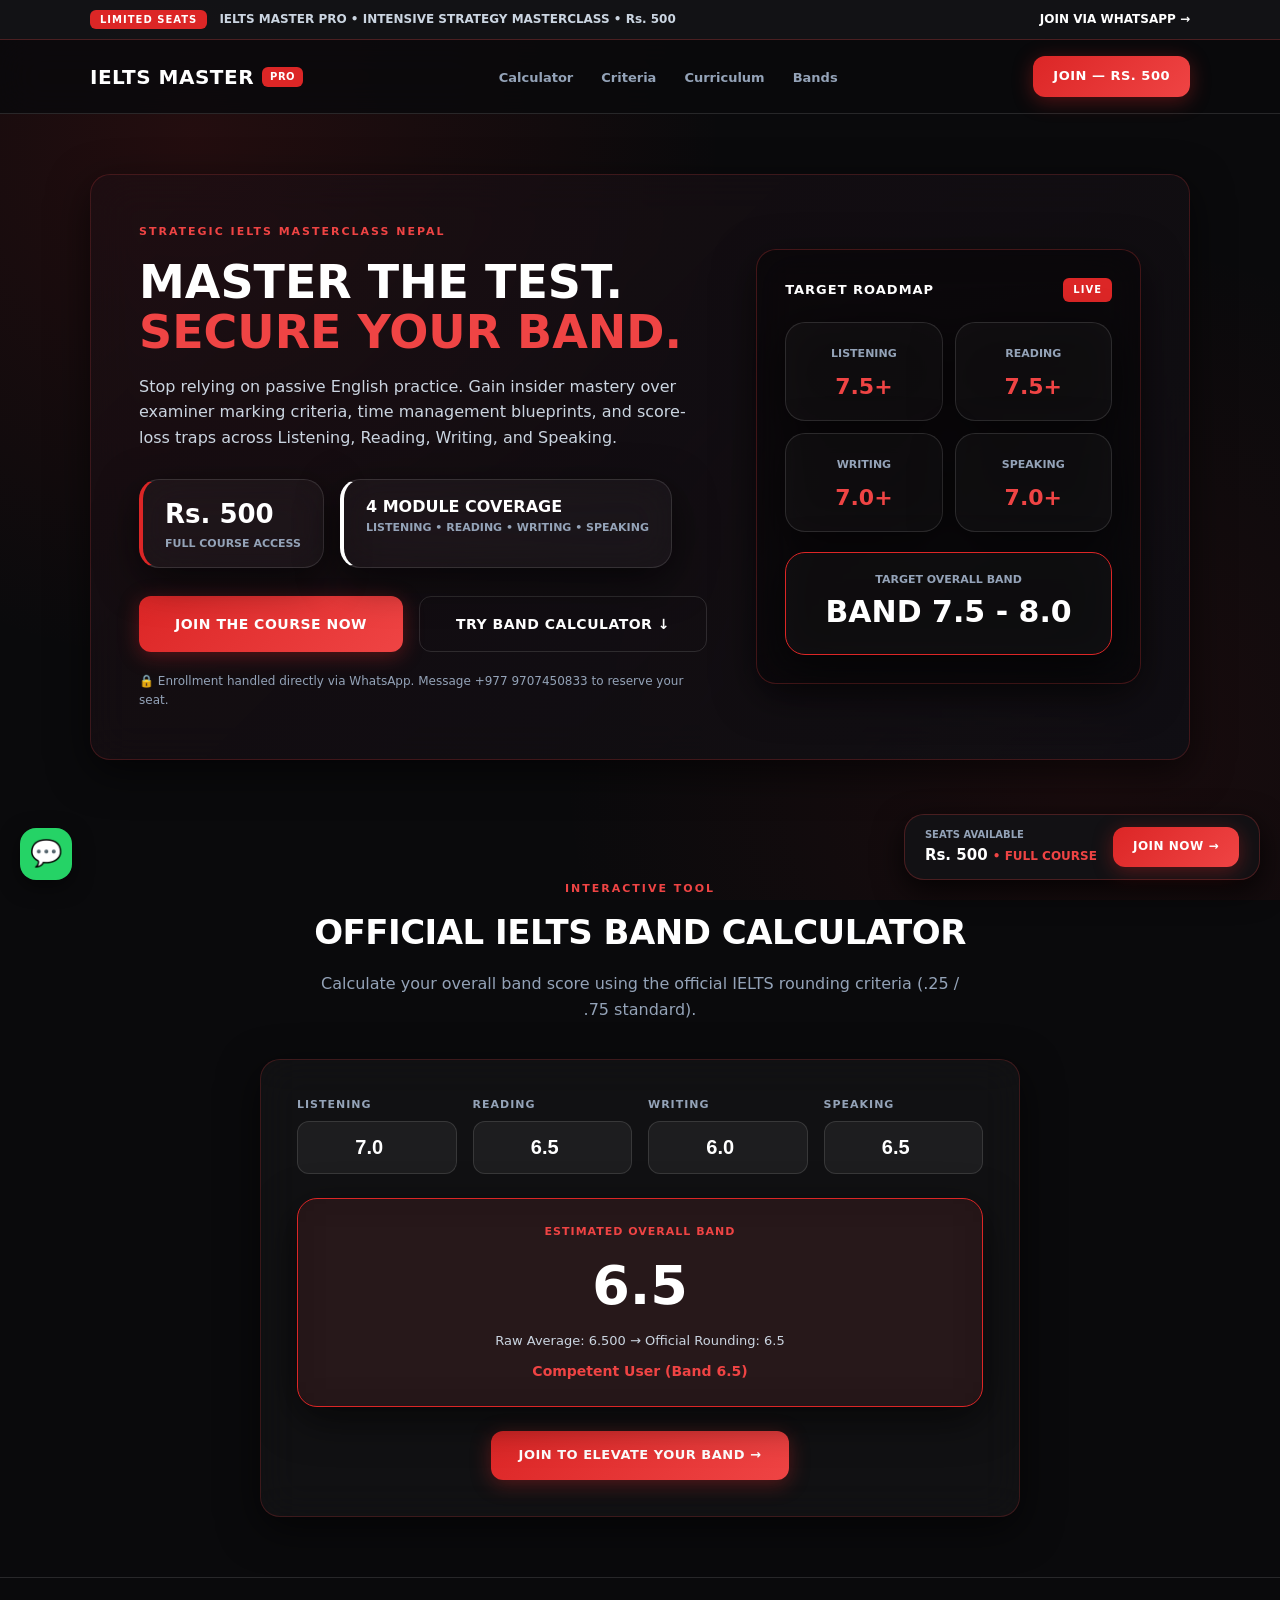
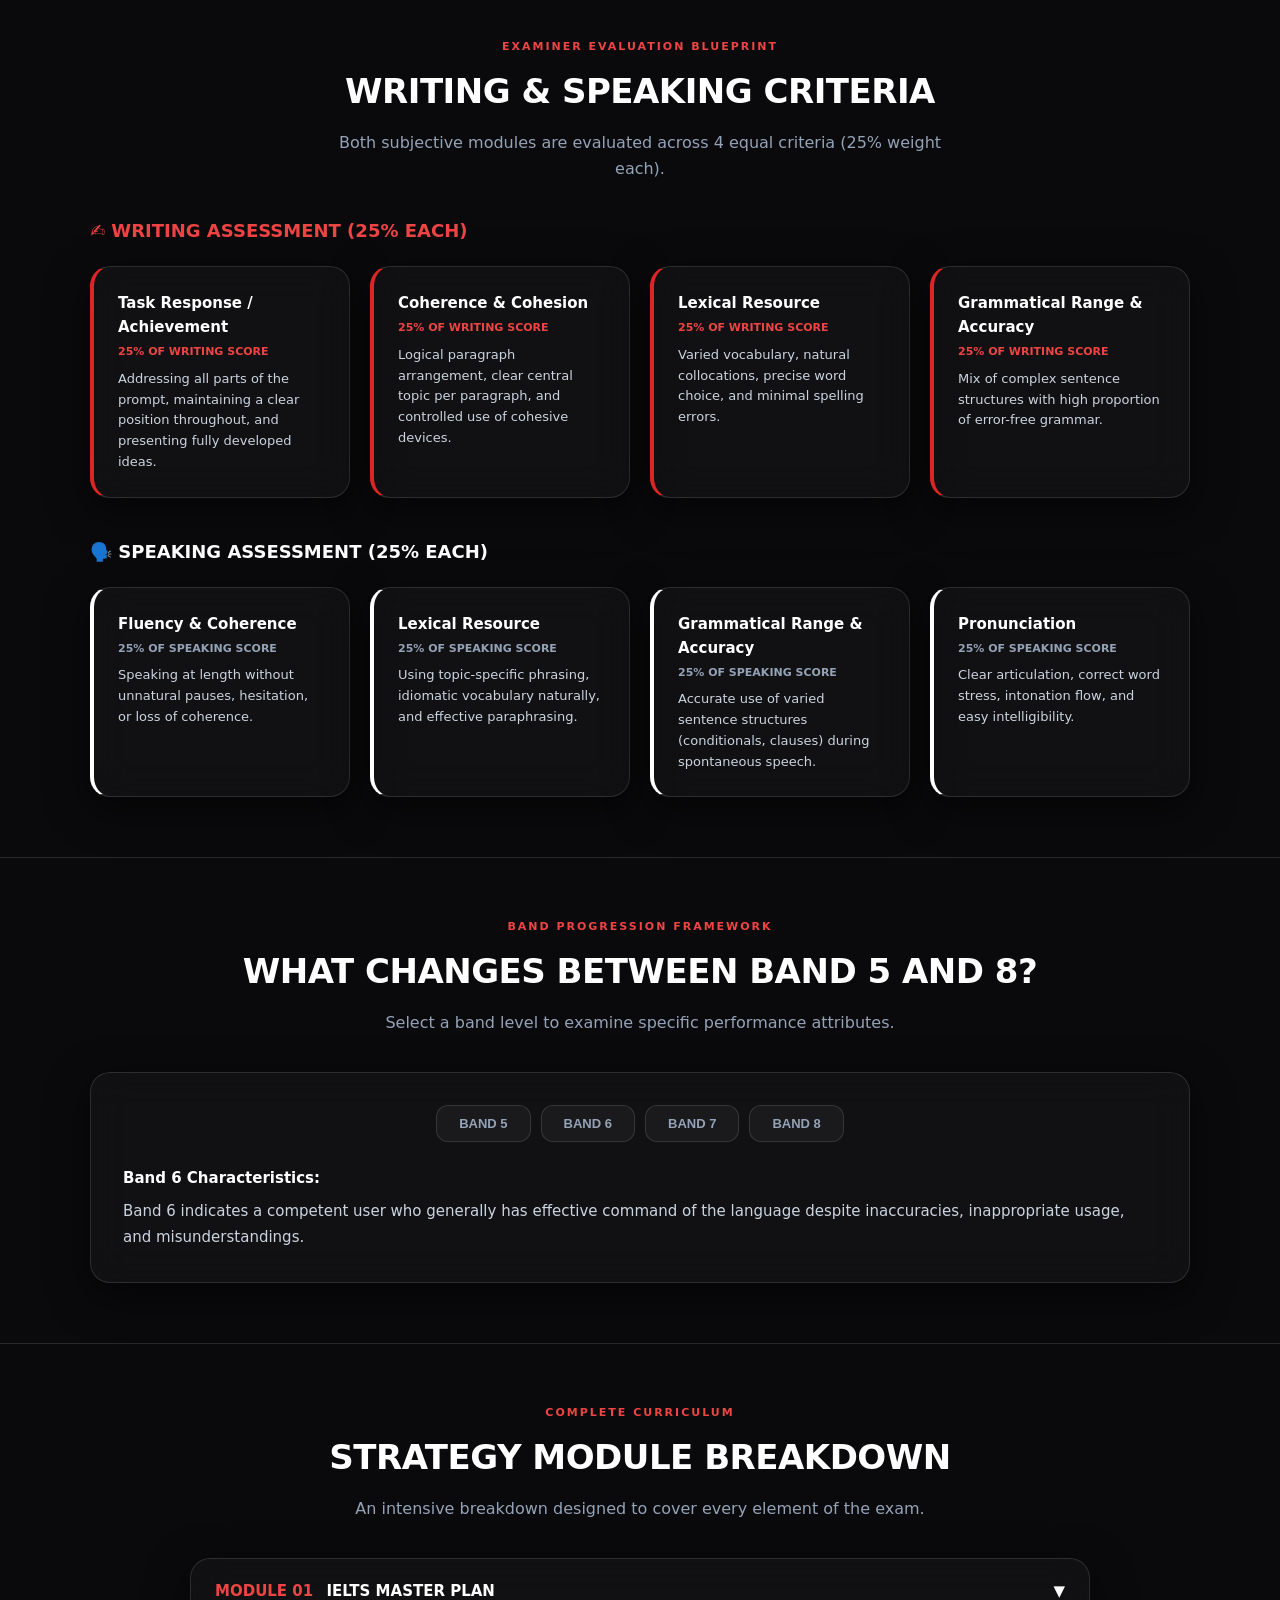
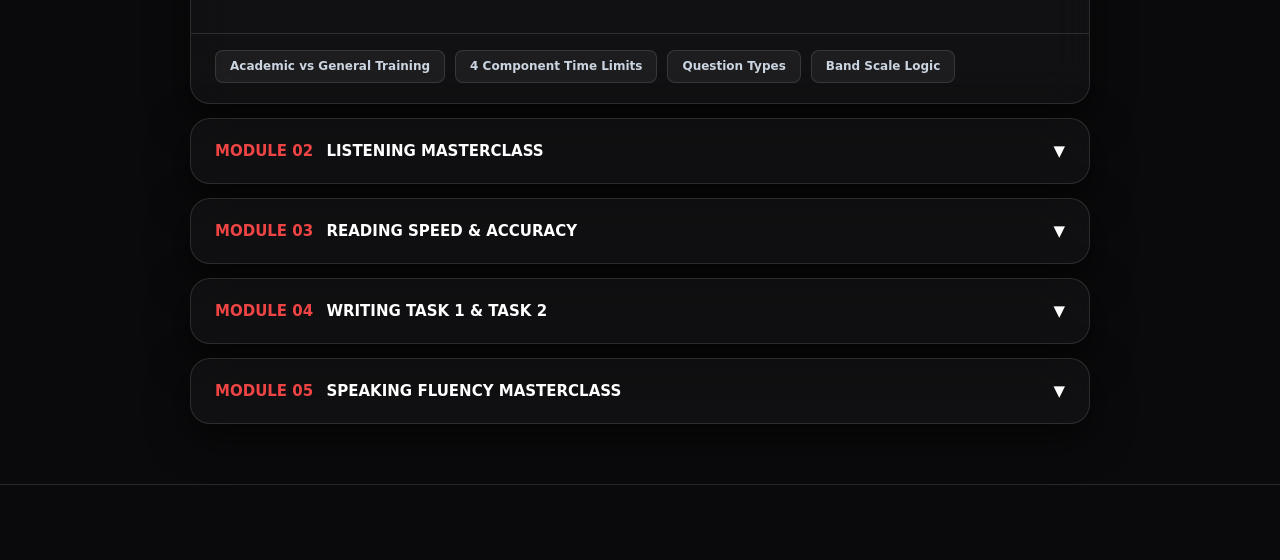
==== index.html @ 86ecd892 "Remove CookieHub and finalize Google Analytics" ====
<!DOCTYPE html>
<html lang="en">
<head>
  <meta charset="UTF-8">
  <meta name="viewport" content="width=device-width, initial-scale=1.0">
  <title>IELTS Master Pro Nepal | Strategy Masterclass — Rs. 500</title>

  <!-- Google Search Console Verification Tag -->
  <meta name="google-site-verification" content="KUk1BWvpc7FkH9nBtjTTP6Vm0QsynYZ5Ma7dCumiK1g">

  <!-- Google Analytics Tag (gtag.js) -->
  <script async src="https://www.googletagmanager.com/gtag/js?id=G-HHFP1HKR3T"></script>
  <script>
    window.dataLayer = window.dataLayer || [];
    function gtag(){dataLayer.push(arguments);}
    gtag('js', new Date());

    gtag('config', 'G-HHFP1HKR3T');
  </script>
</head>

  <!-- 2. CookieHub Consent Banner -->
  <script src="https://cdn.cookiehub.eu/c2/ac7562be.js"></script>
  <script type="text/javascript">
    document.addEventListener("DOMContentLoaded", function(event) {
      var cpm = {};
      window.cookiehub.load(cpm);
    });
  </script>

  <!-- 3. Google Analytics Tag (gtag.js) -->
  <script async src="https://www.googletagmanager.com/gtag/js?id=G-HHFP1HKR3T"></script>
  <script>
    gtag('js', new Date());
    gtag('config', 'G-HHFP1HKR3T');
  </script>
</head>
<body>

</body>
</html>

  <!-- SEO PRIMARY META TAGS -->
  <title>IELTS Master Pro Nepal | Strategy Masterclass — Rs. 500</title>
  <meta name="title" content="IELTS Master Pro Nepal | Strategy Masterclass — Rs. 500">
  <meta name="description" content="Master the IELTS exam in Nepal with strategic guidance across Listening, Reading, Writing, and Speaking. Features official band calculator, examiner criteria breakdowns, and enrollment for Rs. 500.">
  <meta name="keywords" content="IELTS course Nepal, IELTS masterclass Nepal, IELTS band calculator, IELTS writing criteria, IELTS speaking criteria, IELTS preparation Butwal Kathmandu Nepal, IELTS Band 7 strategy">
  <meta name="robots" content="index, follow">
  <meta name="language" content="English">
  <meta name="author" content="IELTS Master Pro Nepal">
  <link rel="canonical" href="https://ieltsmasterpro.com/">

  <!-- OPEN GRAPH / FACEBOOK / WHATSAPP SEO -->
  <meta property="og:type" content="website">
  <meta property="og:url" content="https://ieltsmasterpro.com/">
  <meta property="og:title" content="IELTS Master Pro Nepal | Strategy Masterclass — Rs. 500">
  <meta property="og:description" content="Unlock Band 7.5+ strategies for Listening, Reading, Writing & Speaking. Includes official IELTS Band Calculator & Examiner Scoring Criteria. Full masterclass only Rs. 500.">
  <meta property="og:image" content="https://ieltsmasterpro.com/og-image.jpg">
  <meta property="og:locale" content="en_US">

  <!-- TWITTER SEO -->
  <meta property="twitter:card" content="summary_large_image">
  <meta property="twitter:url" content="https://ieltsmasterpro.com/">
  <meta property="twitter:title" content="IELTS Master Pro Nepal | Strategy Masterclass — Rs. 500">
  <meta property="twitter:description" content="Master the IELTS exam with strategic guidance across all 4 modules. Full intensive course for Rs. 500 in Nepal.">
  <meta property="twitter:image" content="https://ieltsmasterpro.com/og-image.jpg">

  <!-- SCHEMA.ORG STRUCTURED DATA (JSON-LD FOR SEO) -->
  <script type="application/ld+json">
  {
    "@context": "https://schema.org",
    "@type": "Course",
    "name": "IELTS Master Pro Intensive Strategy Masterclass",
    "description": "Comprehensive IELTS preparation masterclass covering Listening, Reading, Writing, and Speaking modules with examiner criteria and band score optimization strategies.",
    "provider": {
      "@type": "Organization",
      "name": "IELTS Master Pro Nepal",
      "sameAs": "https://ieltsmasterpro.com"
    },
    "offers": {
      "@type": "Offer",
      "price": "500",
      "priceCurrency": "NPR",
      "category": "Educational Course",
      "availability": "https://schema.org/InStock",
      "url": "https://wa.me/9779707450833"
    },
    "hasCourseInstance": {
      "@type": "CourseInstance",
      "courseMode": "Online",
      "inLanguage": "en"
    }
  }
  </script>

  <style>
    /* CSS RESET & RED/WHITE SQUIRCLE GLASS VARIABLES */
    :root {
      --bg-dark: #0a0a0c;
      --bg-surface: #121216;
      --red-primary: #dc2626;
      --red-accent: #ef4444;
      --red-bright: #ff3b30;
      --red-glow: rgba(220, 38, 38, 0.35);
      --red-glass-border: rgba(239, 68, 68, 0.25);
      
      --white-pure: #ffffff;
      --white-sub: #f1f5f9;
      --text-muted: #94a3b8;
      --text-sub: #cbd5e1;
      
      /* Squircle Glassmorphism Tokens */
      --glass-bg: rgba(20, 20, 26, 0.65);
      --glass-card: rgba(255, 255, 255, 0.03);
      --glass-border: rgba(255, 255, 255, 0.12);
      --glass-border-hover: rgba(239, 68, 68, 0.5);
      --glass-shadow: 0 12px 40px 0 rgba(0, 0, 0, 0.6);
      --radius-squircle: 20px;
      --radius-btn: 12px;
    }

    * {
      box-sizing: border-box;
      margin: 0;
      padding: 0;
    }

    html {
      scroll-behavior: smooth;
    }

    body {
      background-color: var(--bg-dark);
      background-image: 
        radial-gradient(circle at 15% 15%, rgba(220, 38, 38, 0.12) 0%, transparent 40%),
        radial-gradient(circle at 85% 85%, rgba(220, 38, 38, 0.08) 0%, transparent 40%);
      background-attachment: fixed;
      color: var(--white-pure);
      font-family: system-ui, -apple-system, BlinkMacSystemFont, 'SF Pro Display', 'Segoe UI', Roboto, Helvetica, Arial, sans-serif;
      line-height: 1.6;
      padding-bottom: 75px;
    }

    .container {
      max-width: 1140px;
      margin: 0 auto;
      padding: 0 20px;
    }

    a {
      color: inherit;
      text-decoration: none;
    }

    /* SQUIRCLE GLASS COMPONENT */
    .glass-squircle {
      background: var(--glass-card);
      backdrop-filter: blur(20px);
      -webkit-backdrop-filter: blur(20px);
      border: 1px solid var(--glass-border);
      border-radius: var(--radius-squircle);
      box-shadow: var(--glass-shadow);
      transition: all 0.3s cubic-bezier(0.16, 1, 0.3, 1);
    }

    .glass-squircle:hover {
      border-color: var(--glass-border-hover);
      box-shadow: 0 12px 30px var(--red-glow);
    }

    /* TYPOGRAPHY & BUTTONS */
    .eyebrow {
      font-size: 11px;
      font-weight: 800;
      letter-spacing: 2px;
      color: var(--red-accent);
      text-transform: uppercase;
      display: block;
      margin-bottom: 8px;
    }

    .section-title {
      font-size: 34px;
      font-weight: 900;
      color: var(--white-pure);
      margin-bottom: 12px;
      letter-spacing: -0.5px;
    }

    .section-subtitle {
      font-size: 16px;
      color: var(--text-muted);
      max-width: 650px;
      margin: 0 auto 36px auto;
    }

    .text-center { text-align: center; }
    .text-red { color: var(--red-accent); }

    .btn {
      display: inline-flex;
      align-items: center;
      justify-content: center;
      font-weight: 800;
      font-size: 13px;
      letter-spacing: 0.5px;
      padding: 14px 28px;
      border-radius: var(--radius-btn);
      cursor: pointer;
      transition: all 0.25s ease;
      border: none;
      text-transform: uppercase;
    }

    .btn-red {
      background: linear-gradient(135deg, var(--red-primary), var(--red-accent));
      color: var(--white-pure);
      box-shadow: 0 4px 20px var(--red-glow);
    }
    .btn-red:hover {
      background: linear-gradient(135deg, var(--red-accent), var(--red-bright));
      transform: translateY(-2px);
      box-shadow: 0 6px 25px rgba(239, 68, 68, 0.5);
    }

    .btn-white {
      background: var(--white-pure);
      color: var(--bg-dark);
      font-weight: 900;
    }
    .btn-white:hover {
      background: var(--white-sub);
      transform: translateY(-2px);
      box-shadow: 0 6px 20px rgba(255, 255, 255, 0.3);
    }

    .btn-ghost {
      background: transparent;
      border: 1px solid var(--glass-border);
      color: var(--white-pure);
    }
    .btn-ghost:hover {
      border-color: var(--red-accent);
      background: rgba(255, 255, 255, 0.05);
      color: var(--white-pure);
    }

    .btn-large {
      padding: 16px 36px;
      font-size: 14px;
    }

    .btn-full { width: 100%; }

    .badge-red {
      background: var(--red-primary);
      color: var(--white-pure);
      padding: 4px 10px;
      font-size: 10px;
      font-weight: 800;
      letter-spacing: 1px;
      border-radius: 6px;
      text-transform: uppercase;
    }

    /* 1. ANNOUNCEMENT BAR */
    .announcement-bar {
      background: rgba(18, 18, 22, 0.95);
      border-bottom: 1px solid var(--red-glass-border);
      padding: 10px 0;
      font-size: 12px;
      font-weight: 700;
    }

    .announcement-content {
      display: flex;
      justify-content: space-between;
      align-items: center;
      flex-wrap: wrap;
      gap: 10px;
    }

    .announcement-link {
      color: var(--white-pure);
      font-weight: 800;
      display: inline-flex;
      align-items: center;
      gap: 4px;
    }
    .announcement-link:hover { color: var(--red-accent); text-decoration: underline; }

    /* 2. NAVBAR */
    .navbar {
      position: sticky;
      top: 0;
      z-index: 100;
      background: rgba(10, 10, 12, 0.85);
      backdrop-filter: blur(20px);
      -webkit-backdrop-filter: blur(20px);
      border-bottom: 1px solid var(--glass-border);
      padding: 16px 0;
    }

    .nav-container {
      display: flex;
      justify-content: space-between;
      align-items: center;
    }

    .brand-logo {
      font-size: 20px;
      font-weight: 900;
      letter-spacing: 0.5px;
      color: var(--white-pure);
      display: flex;
      align-items: center;
      gap: 8px;
    }

    .brand-badge {
      background: var(--red-primary);
      color: var(--white-pure);
      font-size: 10px;
      padding: 2px 8px;
      border-radius: 6px;
    }

    .nav-links {
      display: flex;
      list-style: none;
      gap: 28px;
    }

    .nav-link {
      font-size: 13px;
      font-weight: 700;
      color: var(--text-muted);
      transition: color 0.2s;
    }
    .nav-link:hover { color: var(--white-pure); }

    .nav-actions {
      display: flex;
      align-items: center;
      gap: 16px;
    }

    .mobile-menu-toggle {
      display: none;
      background: none;
      border: none;
      color: var(--white-pure);
      font-size: 24px;
      cursor: pointer;
    }

    /* 3. HERO SECTION */
    .hero-section {
      padding: 60px 0;
    }

    .hero-glass-container {
      padding: 48px;
      background: linear-gradient(135deg, rgba(30, 15, 20, 0.6), rgba(15, 15, 20, 0.85));
      border-color: rgba(239, 68, 68, 0.2);
    }

    .hero-grid {
      display: grid;
      grid-template-columns: 1.2fr 0.8fr;
      gap: 40px;
      align-items: center;
    }

    .hero-content h1 {
      font-size: 46px;
      font-weight: 900;
      line-height: 1.1;
      margin: 16px 0;
      color: var(--white-pure);
    }

    .hero-sub {
      font-size: 16px;
      color: var(--text-sub);
      margin-bottom: 28px;
    }

    .hero-price-tag {
      display: flex;
      gap: 16px;
      margin-bottom: 28px;
    }

    .hero-ctas {
      display: flex;
      gap: 16px;
      flex-wrap: wrap;
      margin-bottom: 20px;
    }

    .hero-dashboard {
      padding: 28px;
      background: rgba(0, 0, 0, 0.4);
      border: 1px solid var(--red-glass-border);
    }

    .hero-scores-grid {
      display: grid;
      grid-template-columns: 1fr 1fr;
      gap: 12px;
      margin: 20px 0;
    }

    .score-card {
      padding: 16px;
      text-align: center;
    }
    .score-card .label { font-size: 11px; color: var(--text-muted); font-weight: 800; }
    .score-card .val { font-size: 22px; font-weight: 900; color: var(--red-accent); display: block; margin-top: 4px; }

    /* SECTIONS COMMON */
    .section {
      padding: 60px 0;
      border-bottom: 1px solid var(--glass-border);
    }

    /* 4. BAND CALCULATOR */
    .calc-box {
      max-width: 760px;
      margin: 0 auto;
      padding: 36px;
      border-color: rgba(239, 68, 68, 0.2);
    }

    .calc-inputs-grid {
      display: grid;
      grid-template-columns: repeat(auto-fit, minmax(140px, 1fr));
      gap: 16px;
      margin-bottom: 24px;
    }

    .calc-group label {
      display: block;
      font-size: 11px;
      font-weight: 800;
      color: var(--text-muted);
      margin-bottom: 8px;
      letter-spacing: 1px;
    }

    .calc-input-field {
      width: 100%;
      background: rgba(255, 255, 255, 0.05);
      border: 1px solid var(--glass-border);
      border-radius: 12px;
      color: var(--white-pure);
      padding: 14px;
      font-size: 20px;
      font-weight: 900;
      text-align: center;
      transition: all 0.2s;
    }

    .calc-input-field:focus {
      outline: none;
      border-color: var(--red-accent);
      box-shadow: 0 0 16px var(--red-glow);
    }

    .calc-display {
      padding: 24px;
      text-align: center;
      background: rgba(220, 38, 38, 0.08);
      border: 1px solid var(--red-primary);
    }

    /* 5. EXAMINER CRITERIA GRID */
    .criteria-tab-grid {
      display: grid;
      grid-template-columns: repeat(auto-fit, minmax(250px, 1fr));
      gap: 20px;
      margin-top: 20px;
    }

    .criteria-box {
      padding: 24px;
      border-left: 4px solid var(--red-primary);
    }

    .criteria-box.white-box {
      border-left-color: var(--white-pure);
    }

    /* 6. MODULE ACCORDION */
    .curriculum-accordion {
      display: flex;
      flex-direction: column;
      gap: 14px;
      max-width: 900px;
      margin: 0 auto;
    }

    .module-item {
      padding: 0;
      overflow: hidden;
    }

    .module-summary {
      padding: 20px 24px;
      font-weight: 800;
      font-size: 15px;
      cursor: pointer;
      display: flex;
      justify-content: space-between;
      align-items: center;
      list-style: none;
      color: var(--white-pure);
    }

    .module-summary::-webkit-details-marker { display: none; }

    .module-body {
      padding: 0 24px 20px 24px;
      border-top: 1px solid var(--glass-border);
      margin-top: 10px;
      padding-top: 16px;
    }

    .module-tags-grid {
      display: flex;
      flex-wrap: wrap;
      gap: 10px;
    }

    .module-tag {
      background: rgba(255, 255, 255, 0.05);
      border: 1px solid var(--glass-border);
      padding: 6px 14px;
      font-size: 12px;
      font-weight: 700;
      border-radius: 8px;
      color: var(--text-sub);
    }

    /* 7. BAND PROGRESSION TABS */
    .band-selector-tabs {
      display: flex;
      gap: 10px;
      justify-content: center;
      margin-bottom: 24px;
      flex-wrap: wrap;
    }

    .band-tab-btn {
      background: rgba(255, 255, 255, 0.04);
      border: 1px solid var(--glass-border);
      color: var(--text-muted);
      padding: 10px 22px;
      font-weight: 800;
      font-size: 13px;
      border-radius: 12px;
      cursor: pointer;
      transition: all 0.2s;
    }

    .band-tab-btn.active {
      background: var(--red-primary);
      color: var(--white-pure);
      border-color: var(--red-primary);
      box-shadow: 0 4px 15px var(--red-glow);
    }

    /* FLOATING & STICKY JOIN BARS */
    .floating-join-bar {
      position: fixed;
      bottom: 20px;
      right: 20px;
      z-index: 999;
      display: flex;
      gap: 16px;
      align-items: center;
      background: rgba(18, 18, 22, 0.95);
      backdrop-filter: blur(20px);
      padding: 12px 20px;
      border: 1px solid var(--red-glass-border);
      border-radius: var(--radius-squircle);
      box-shadow: 0 10px 30px rgba(0, 0, 0, 0.8);
    }

    .floating-whatsapp {
      position: fixed;
      bottom: 20px;
      left: 20px;
      z-index: 999;
      width: 52px;
      height: 52px;
      background: #25d366;
      border-radius: 16px;
      display: flex;
      align-items: center;
      justify-content: center;
      font-size: 26px;
      box-shadow: 0 6px 20px rgba(0, 0, 0, 0.5);
      transition: transform 0.2s;
    }
    .floating-whatsapp:hover { transform: scale(1.08); }

    .sticky-mobile-cta {
      display: none;
      position: fixed;
      bottom: 0;
      left: 0;
      right: 0;
      z-index: 998;
      background: var(--bg-surface);
      padding: 12px 16px;
      border-top: 1px solid var(--red-glass-border);
    }

    /* RESPONSIVE MEDIA QUERIES */
    @media (max-width: 868px) {
      .hero-grid { grid-template-columns: 1fr; }
      .hero-content h1 { font-size: 34px; }
      .hero-glass-container { padding: 24px; }
      .nav-links { display: none; }
      .mobile-menu-toggle { display: block; }
      .floating-join-bar { display: none; }
      .sticky-mobile-cta { display: block; }
    }
  </style>
</head>
<body>

  <!-- FLOATING JOIN BAR (DESKTOP) -->
  <aside class="floating-join-bar glass-squircle" aria-label="Quick Enroll Bar">
    <div>
      <div style="font-size: 10px; font-weight: 800; color: var(--text-muted);">SEATS AVAILABLE</div>
      <div style="font-size: 15px; font-weight: 900; color: var(--white-pure);">Rs. 500 <span style="color:var(--red-accent); font-size:12px;">• FULL COURSE</span></div>
    </div>
    <a href="https://wa.me/9779707450833?text=Hi%2C%20I%20want%20to%20JOIN%20the%20IELTS%20Master%20Course." target="_blank" class="btn btn-red" style="padding: 10px 20px; font-size: 12px;">
      JOIN NOW →
    </a>
  </aside>

  <!-- FLOATING WHATSAPP CTA -->
  <a href="https://wa.me/9779707450833?text=Hi%2C%20I%20have%20a%20question%20about%20the%20IELTS%20Master%20Course." class="floating-whatsapp" target="_blank" aria-label="Contact via WhatsApp">💬</a>

  <!-- 1. ANNOUNCEMENT BAR -->
  <header class="announcement-bar">
    <div class="container announcement-content">
      <div>
        <span class="badge-red">LIMITED SEATS</span>
        <span style="margin-left: 8px; color: var(--text-sub);">IELTS MASTER PRO • INTENSIVE STRATEGY MASTERCLASS • Rs. 500</span>
      </div>
      <a href="https://wa.me/9779707450833?text=Hi%2C%20I%20want%20to%20JOIN%20the%20IELTS%20Master%20Course." class="announcement-link" target="_blank">
        JOIN VIA WHATSAPP →
      </a>
    </div>
  </header>

  <!-- 2. NAVBAR -->
  <nav class="navbar" aria-label="Main Navigation">
    <div class="container nav-container">
      <a href="#" class="brand-logo">
        IELTS MASTER <span class="brand-badge">PRO</span>
      </a>
      <ul class="nav-links" id="navLinks">
        <li><a href="#calculator" class="nav-link">Calculator</a></li>
        <li><a href="#criteria" class="nav-link">Criteria</a></li>
        <li><a href="#curriculum" class="nav-link">Curriculum</a></li>
        <li><a href="#progression" class="nav-link">Bands</a></li>
      </ul>
      <div class="nav-actions">
        <a href="https://wa.me/9779707450833?text=Hi%2C%20I%20want%20to%20JOIN%20the%20IELTS%20Master%20Course." target="_blank" class="btn btn-red" style="padding: 10px 20px;">
          JOIN — Rs. 500
        </a>
      </div>
    </div>
  </nav>

  <main>
    <!-- 3. HERO SECTION -->
    <section class="hero-section">
      <div class="container">
        <div class="hero-glass-container glass-squircle">
          <div class="hero-grid">
            <div class="hero-content">
              <span class="eyebrow">STRATEGIC IELTS MASTERCLASS NEPAL</span>
              <h1>MASTER THE TEST.<br><span class="text-red">SECURE YOUR BAND.</span></h1>
              <p class="hero-sub">
                Stop relying on passive English practice. Gain insider mastery over examiner marking criteria, time management blueprints, and score-loss traps across Listening, Reading, Writing, and Speaking.
              </p>
              
              <div class="hero-price-tag">
                <div class="glass-squircle" style="padding: 14px 22px; border-left: 4px solid var(--red-primary);">
                  <div style="font-size: 26px; font-weight: 900; color: var(--white-pure);">Rs. 500</div>
                  <div style="font-size: 11px; color: var(--text-muted); font-weight: 800;">FULL COURSE ACCESS</div>
                </div>
                <div class="glass-squircle" style="padding: 14px 22px; border-left: 4px solid var(--white-pure);">
                  <div style="font-size: 16px; font-weight: 900; color: var(--white-pure);">4 MODULE COVERAGE</div>
                  <div style="font-size: 11px; color: var(--text-muted); font-weight: 800;">LISTENING • READING • WRITING • SPEAKING</div>
                </div>
              </div>

              <div class="hero-ctas">
                <a href="https://wa.me/9779707450833?text=Hi%2C%20I%20want%20to%20JOIN%20the%20IELTS%20Master%20Course." target="_blank" class="btn btn-red btn-large">
                  JOIN THE COURSE NOW
                </a>
                <a href="#calculator" class="btn btn-ghost btn-large">TRY BAND CALCULATOR ↓</a>
              </div>
              <p style="font-size: 12px; color: var(--text-muted); margin-top: 10px;">
                🔒 Enrollment handled directly via WhatsApp. Message +977 9707450833 to reserve your seat.
              </p>
            </div>

            <!-- Hero Dashboard Visual -->
            <div class="hero-dashboard glass-squircle">
              <div style="display: flex; justify-content: space-between; align-items: center;">
                <span style="font-weight: 900; font-size: 13px; letter-spacing: 1px;">TARGET ROADMAP</span>
                <span class="badge-red">LIVE</span>
              </div>
              
              <div class="hero-scores-grid">
                <div class="score-card glass-squircle">
                  <span class="label">LISTENING</span>
                  <span class="val">7.5+</span>
                </div>
                <div class="score-card glass-squircle">
                  <span class="label">READING</span>
                  <span class="val">7.5+</span>
                </div>
                <div class="score-card glass-squircle">
                  <span class="label">WRITING</span>
                  <span class="val">7.0+</span>
                </div>
                <div class="score-card glass-squircle">
                  <span class="label">SPEAKING</span>
                  <span class="val">7.0+</span>
                </div>
              </div>

              <div class="glass-squircle" style="padding: 18px; text-align: center; border-color: var(--red-primary);">
                <div style="font-size: 11px; color: var(--text-muted); font-weight: 800;">TARGET OVERALL BAND</div>
                <div style="font-size: 30px; font-weight: 900; color: var(--white-pure);">BAND 7.5 - 8.0</div>
              </div>
            </div>
          </div>
        </div>
      </div>
    </section>

    <!-- 4. OFFICIAL BAND CALCULATOR -->
    <section class="section" id="calculator">
      <div class="container">
        <div class="text-center">
          <span class="eyebrow">INTERACTIVE TOOL</span>
          <h2 class="section-title">OFFICIAL IELTS BAND CALCULATOR</h2>
          <p class="section-subtitle">Calculate your overall band score using the official IELTS rounding criteria (.25 / .75 standard).</p>
        </div>

        <div class="calc-box glass-squircle">
          <div class="calc-inputs-grid">
            <div class="calc-group">
              <label for="scoreL">LISTENING</label>
              <input type="number" id="scoreL" class="calc-input-field" min="0" max="9" step="0.5" value="7.0" oninput="calculateBand()">
            </div>
            <div class="calc-group">
              <label for="scoreR">READING</label>
              <input type="number" id="scoreR" class="calc-input-field" min="0" max="9" step="0.5" value="6.5" oninput="calculateBand()">
            </div>
            <div class="calc-group">
              <label for="scoreW">WRITING</label>
              <input type="number" id="scoreW" class="calc-input-field" min="0" max="9" step="0.5" value="6.0" oninput="calculateBand()">
            </div>
            <div class="calc-group">
              <label for="scoreS">SPEAKING</label>
              <input type="number" id="scoreS" class="calc-input-field" min="0" max="9" step="0.5" value="6.5" oninput="calculateBand()">
            </div>
          </div>

          <div class="calc-display glass-squircle">
            <div style="font-size: 11px; font-weight: 800; color: var(--red-accent); letter-spacing: 1px;">ESTIMATED OVERALL BAND</div>
            <div id="overallResult" style="font-size: 54px; font-weight: 900; color: var(--white-pure); margin: 2px 0;">6.5</div>
            <div id="roundingExplanation" style="font-size: 13px; color: var(--text-sub);">Raw Average: 6.500 → Official Rounding: 6.5</div>
            <div id="bandDescriptor" style="margin-top: 8px; font-size: 14px; font-weight: 800; color: var(--red-accent);">Competent User (Band 6.5)</div>
          </div>

          <div style="margin-top: 24px; text-align: center;">
            <a href="https://wa.me/9779707450833?text=Hi%2C%20I%20want%20to%20JOIN%20the%20IELTS%20Master%20Course%20to%20improve%20my%20band." target="_blank" class="btn btn-red">
              JOIN TO ELEVATE YOUR BAND →
            </a>
          </div>
        </div>
      </div>
    </section>

    <!-- 5. WRITING & SPEAKING SCORING CRITERIA -->
    <section class="section" id="criteria">
      <div class="container">
        <div class="text-center">
          <span class="eyebrow">EXAMINER EVALUATION BLUEPRINT</span>
          <h2 class="section-title">WRITING & SPEAKING CRITERIA</h2>
          <p class="section-subtitle">Both subjective modules are evaluated across 4 equal criteria (25% weight each).</p>
        </div>

        <!-- Writing Criteria -->
        <h3 style="font-size: 18px; font-weight: 900; color: var(--red-accent); margin-bottom: 16px;">✍️ WRITING ASSESSMENT (25% EACH)</h3>
        <div class="criteria-tab-grid">
          <div class="criteria-box glass-squircle">
            <div style="font-weight: 800; color: var(--white-pure); font-size: 15px;">Task Response / Achievement</div>
            <div style="font-size: 11px; color: var(--red-accent); font-weight: 800; margin: 4px 0 8px 0;">25% OF WRITING SCORE</div>
            <p style="font-size: 13px; color: var(--text-sub);">Addressing all parts of the prompt, maintaining a clear position throughout, and presenting fully developed ideas.</p>
          </div>
          <div class="criteria-box glass-squircle">
            <div style="font-weight: 800; color: var(--white-pure); font-size: 15px;">Coherence & Cohesion</div>
            <div style="font-size: 11px; color: var(--red-accent); font-weight: 800; margin: 4px 0 8px 0;">25% OF WRITING SCORE</div>
            <p style="font-size: 13px; color: var(--text-sub);">Logical paragraph arrangement, clear central topic per paragraph, and controlled use of cohesive devices.</p>
          </div>
          <div class="criteria-box glass-squircle">
            <div style="font-weight: 800; color: var(--white-pure); font-size: 15px;">Lexical Resource</div>
            <div style="font-size: 11px; color: var(--red-accent); font-weight: 800; margin: 4px 0 8px 0;">25% OF WRITING SCORE</div>
            <p style="font-size: 13px; color: var(--text-sub);">Varied vocabulary, natural collocations, precise word choice, and minimal spelling errors.</p>
          </div>
          <div class="criteria-box glass-squircle">
            <div style="font-weight: 800; color: var(--white-pure); font-size: 15px;">Grammatical Range & Accuracy</div>
            <div style="font-size: 11px; color: var(--red-accent); font-weight: 800; margin: 4px 0 8px 0;">25% OF WRITING SCORE</div>
            <p style="font-size: 13px; color: var(--text-sub);">Mix of complex sentence structures with high proportion of error-free grammar.</p>
          </div>
        </div>

        <!-- Speaking Criteria -->
        <h3 style="font-size: 18px; font-weight: 900; color: var(--white-pure); margin: 40px 0 16px 0;">🗣️ SPEAKING ASSESSMENT (25% EACH)</h3>
        <div class="criteria-tab-grid">
          <div class="criteria-box white-box glass-squircle">
            <div style="font-weight: 800; color: var(--white-pure); font-size: 15px;">Fluency & Coherence</div>
            <div style="font-size: 11px; color: var(--text-muted); font-weight: 800; margin: 4px 0 8px 0;">25% OF SPEAKING SCORE</div>
            <p style="font-size: 13px; color: var(--text-sub);">Speaking at length without unnatural pauses, hesitation, or loss of coherence.</p>
          </div>
          <div class="criteria-box white-box glass-squircle">
            <div style="font-weight: 800; color: var(--white-pure); font-size: 15px;">Lexical Resource</div>
            <div style="font-size: 11px; color: var(--text-muted); font-weight: 800; margin: 4px 0 8px 0;">25% OF SPEAKING SCORE</div>
            <p style="font-size: 13px; color: var(--text-sub);">Using topic-specific phrasing, idiomatic vocabulary naturally, and effective paraphrasing.</p>
          </div>
          <div class="criteria-box white-box glass-squircle">
            <div style="font-weight: 800; color: var(--white-pure); font-size: 15px;">Grammatical Range & Accuracy</div>
            <div style="font-size: 11px; color: var(--text-muted); font-weight: 800; margin: 4px 0 8px 0;">25% OF SPEAKING SCORE</div>
            <p style="font-size: 13px; color: var(--text-sub);">Accurate use of varied sentence structures (conditionals, clauses) during spontaneous speech.</p>
          </div>
          <div class="criteria-box white-box glass-squircle">
            <div style="font-weight: 800; color: var(--white-pure); font-size: 15px;">Pronunciation</div>
            <div style="font-size: 11px; color: var(--text-muted); font-weight: 800; margin: 4px 0 8px 0;">25% OF SPEAKING SCORE</div>
            <p style="font-size: 13px; color: var(--text-sub);">Clear articulation, correct word stress, intonation flow, and easy intelligibility.</p>
          </div>
        </div>
      </div>
    </section>

    <!-- 6. BAND PROGRESSION FRAMEWORK -->
    <section class="section" id="progression">
      <div class="container">
        <div class="text-center">
          <span class="eyebrow">BAND PROGRESSION FRAMEWORK</span>
          <h2 class="section-title">WHAT CHANGES BETWEEN BAND 5 AND 8?</h2>
          <p class="section-subtitle">Select a band level to examine specific performance attributes.</p>
        </div>

        <div class="glass-squircle" style="padding: 32px;">
          <div class="band-selector-tabs">
            <button class="band-tab-btn" onclick="showBand(5, event)">BAND 5</button>
            <button class="band-tab-btn active" onclick="showBand(6, event)">BAND 6</button>
            <button class="band-tab-btn" onclick="showBand(7, event)">BAND 7</button>
            <button class="band-tab-btn" onclick="showBand(8, event)">BAND 8</button>
          </div>

          <div id="bandDisplay">
            <!-- Rendered via JavaScript -->
          </div>
        </div>
      </div>
    </section>

    <!-- 7. COMPLETE STRATEGY CURRICULUM -->
    <section class="section" id="curriculum">
      <div class="container">
        <div class="text-center">
          <span class="eyebrow">COMPLETE CURRICULUM</span>
          <h2 class="section-title">STRATEGY MODULE BREAKDOWN</h2>
          <p class="section-subtitle">An intensive breakdown designed to cover every element of the exam.</p>
        </div>

        <div class="curriculum-accordion">
          <details class="module-item glass-squircle" open>
            <summary class="module-summary">
              <div><span style="color: var(--red-accent); margin-right: 8px;">MODULE 01</span> IELTS MASTER PLAN</div>
              <span>▼</span>
            </summary>
            <div class="module-body">
              <div class="module-tags-grid">
                <span class="module-tag">Academic vs General Training</span>
                <span class="module-tag">4 Component Time Limits</span>
                <span class="module-tag">Question Types</span>
                <span class="module-tag">Band Scale Logic</span>
              </div>
            </div>
          </details>

          <details class="module-item glass-squircle">
            <summary class="module-summary">
              <div><span style="color: var(--red-accent); margin-right: 8px;">MODULE 02</span> LISTENING MASTERCLASS</div>
              <span>▼</span>
            </summary>
            <div class="module-body">
              <div class="module-tags-grid">
                <span class="module-tag">Predicting Answer Formats</span>
                <span class="module-tag">Keyword Synonyms</span>
                <span class="module-tag">Map & Diagram Labelling</span>
                <span class="module-tag">Avoiding Distractors</span>
              </div>
            </div>
          </details>

          <details class="module-item glass-squircle">
            <summary class="module-summary">
              <div><span style="color: var(--red-accent); margin-right: 8px;">MODULE 03</span> READING SPEED & ACCURACY</div>
              <span>▼</span>
            </summary>
            <div class="module-body">
              <div class="module-tags-grid">
                <span class="module-tag">Skimming vs Scanning</span>
                <span class="module-tag">True / False / Not Given Strategy</span>
                <span class="module-tag">Matching Headings</span>
                <span class="module-tag">Time Allocation Per Passage</span>
              </div>
            </div>
          </details>

          <details class="module-item glass-squircle">
            <summary class="module-summary">
              <div><span style="color: var(--red-accent); margin-right: 8px;">MODULE 04</span> WRITING TASK 1 & TASK 2</div>
              <span>▼</span>
            </summary>
            <div class="module-body">
              <div class="module-tags-grid">
                <span class="module-tag">Overview Paragraph Structure</span>
                <span class="module-tag">4-Paragraph Essay Blueprint</span>
                <span class="module-tag">Cohesive Connectors</span>
                <span class="module-tag">Grammatical Range Enhancement</span>
              </div>
            </div>
          </details>

          <details class="module-item glass-squircle">
            <summary class="module-summary">
              <div><span style="color: var(--red-accent); margin-right: 8px;">MODULE 05</span> SPEAKING FLUENCY MASTERCLASS</div>
              <span>▼</span>
            </summary>
            <div class="module-body">
              <div class="module-tags-grid">
                <span class="module-tag">Part 1 Extension Technique</span>
                <span class="module-tag">Part 2 Cue Card Strategy</span>
                <span class="module-tag">Part 3 Abstract Discussions</span>
                <span class="module-tag">Fluency fillers & Intonation</span>
              </div>
            </div>
          </details>
        </div>
      </div>
    </section>
  </main>

  <!-- STICKY MOBILE CTA -->
  <div class="sticky-mobile-cta">
    <a href="https://wa.me/9779707450833?text=Hi%2C%20I%20want%20to%20JOIN%20the%20IELTS%20Master%20Course." target="_blank" class="btn btn-red btn-full">
      JOIN NOW — Rs. 500
    </a>
  </div>

  <!-- JAVASCRIPT LOGIC -->
  <script>
    function calculateBand() {
      const l = parseFloat(document.getElementById('scoreL').value) || 0;
      const r = parseFloat(document.getElementById('scoreR').value) || 0;
      const w = parseFloat(document.getElementById('scoreW').value) || 0;
      const s = parseFloat(document.getElementById('scoreS').value) || 0;

      const avg = (l + r + w + s) / 4;
      let rounded = Math.floor(avg);
      const rem = avg - rounded;

      if (rem >= 0.75) {
        rounded += 1.0;
      } else if (rem >= 0.25) {
        rounded += 0.5;
      }

      document.getElementById('overallResult').innerText = rounded.toFixed(1);
      document.getElementById('roundingExplanation').innerText = `Raw Average: ${avg.toFixed(3)} → Official Rounding: ${rounded.toFixed(1)}`;

      let desc = "Competent User";
      if (rounded >= 8.5) desc = "Expert User";
      else if (rounded >= 7.5) desc = "Very Good User";
      else if (rounded >= 6.5) desc = "Competent User";
      else if (rounded >= 5.5) desc = "Modest User";
      else desc = "Limited User";

      document.getElementById('bandDescriptor').innerText = `${desc} (Band ${rounded.toFixed(1)})`;
    }

    const bandDescriptions = {
      5: "Band 5 indicates a modest user who has partial command of the language, coping with overall meaning in most situations, though is likely to make many mistakes.",
      6: "Band 6 indicates a competent user who generally has effective command of the language despite inaccuracies, inappropriate usage, and misunderstandings.",
      7: "Band 7 indicates a good user with operational command of the language, though with occasional inaccuracies, inappropriate usage, and misunderstandings in some situations.",
      8: "Band 8 indicates a very good user with fully operational command of the language with only occasional unsystematic inaccuracies and inappropriate usage."
    };

    function showBand(band, event) {
      document.querySelectorAll('.band-tab-btn').forEach(btn => btn.classList.remove('active'));
      if(event && event.target) {
        event.target.classList.add('active');
      }
      document.getElementById('bandDisplay').innerHTML = `
        <div style="color: var(--text-sub); font-size: 15px; line-height: 1.7;">
          <h4 style="color: var(--white-pure); margin-bottom: 8px;">Band ${band} Characteristics:</h4>
          <p>${bandDescriptions[band]}</p>
        </div>
      `;
    }

    window.onload = function() {
      showBand(6);
    };
  </script>
</body>
</html>
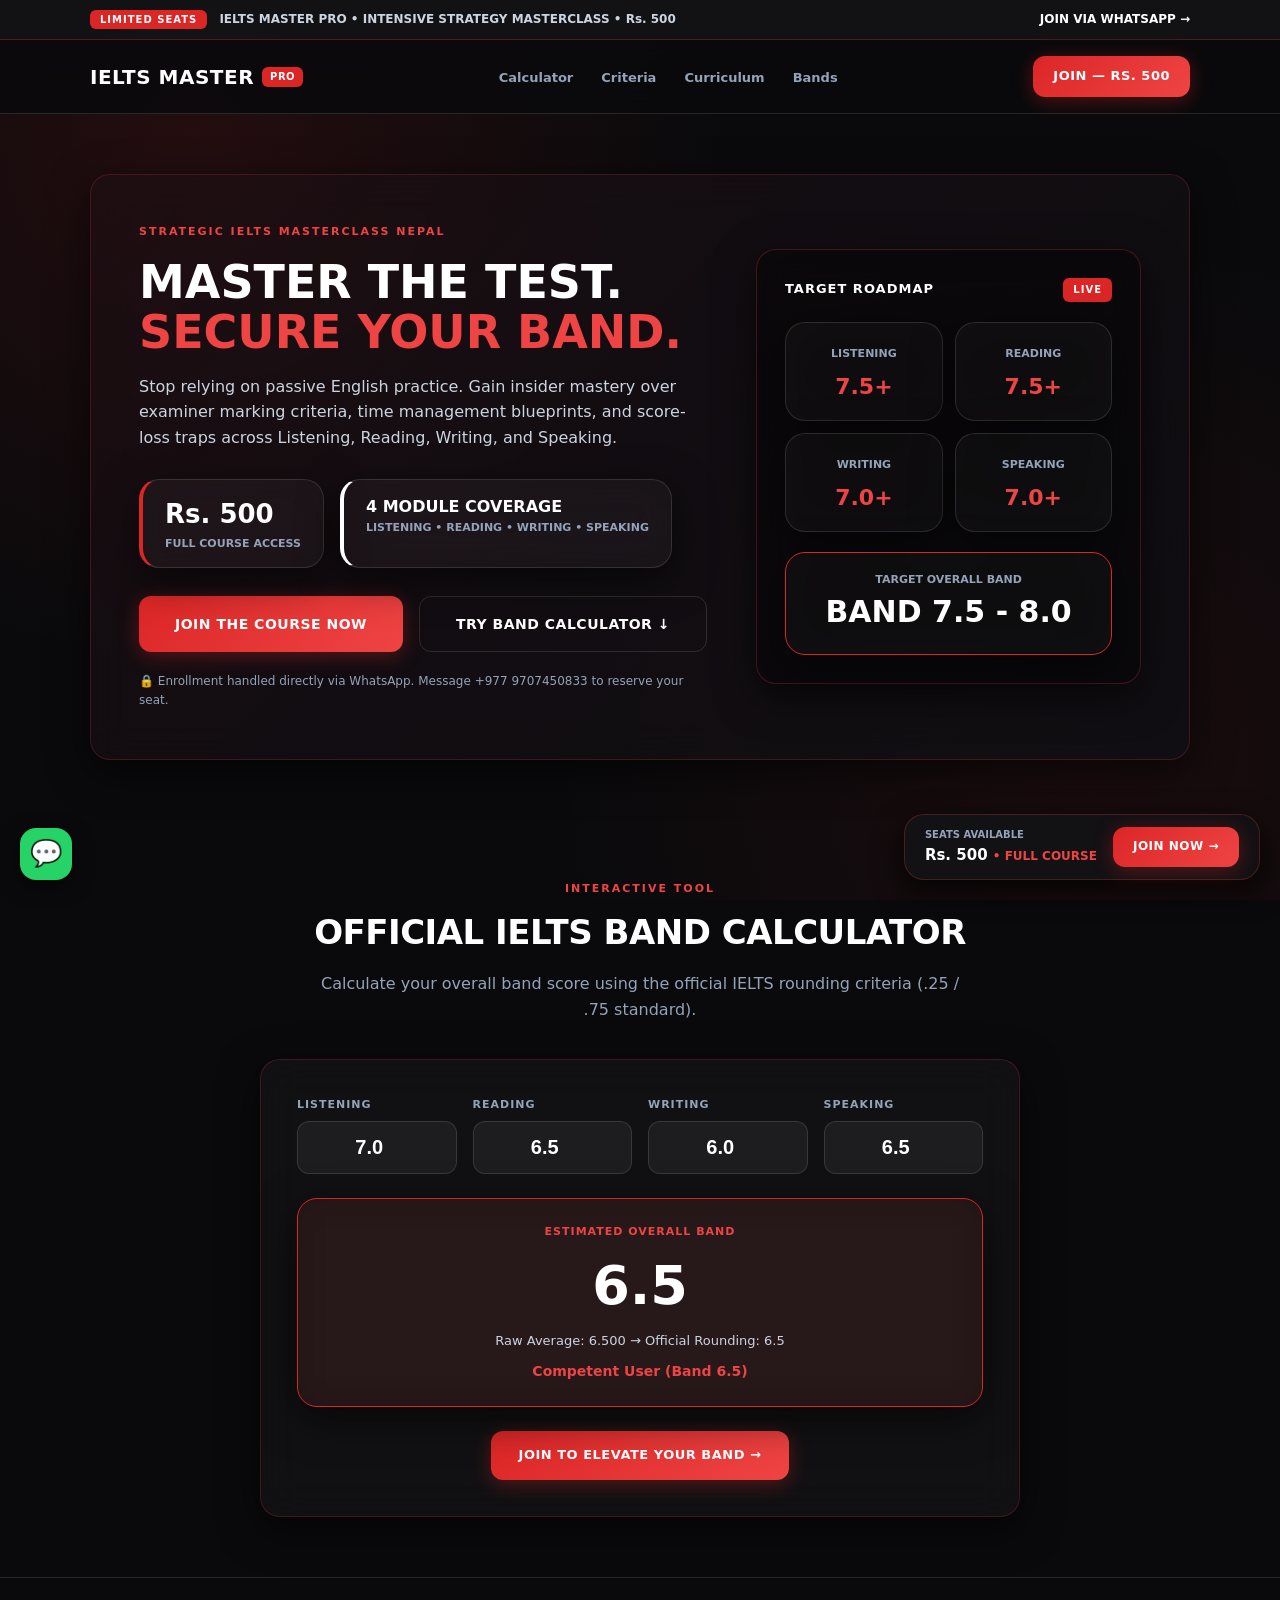
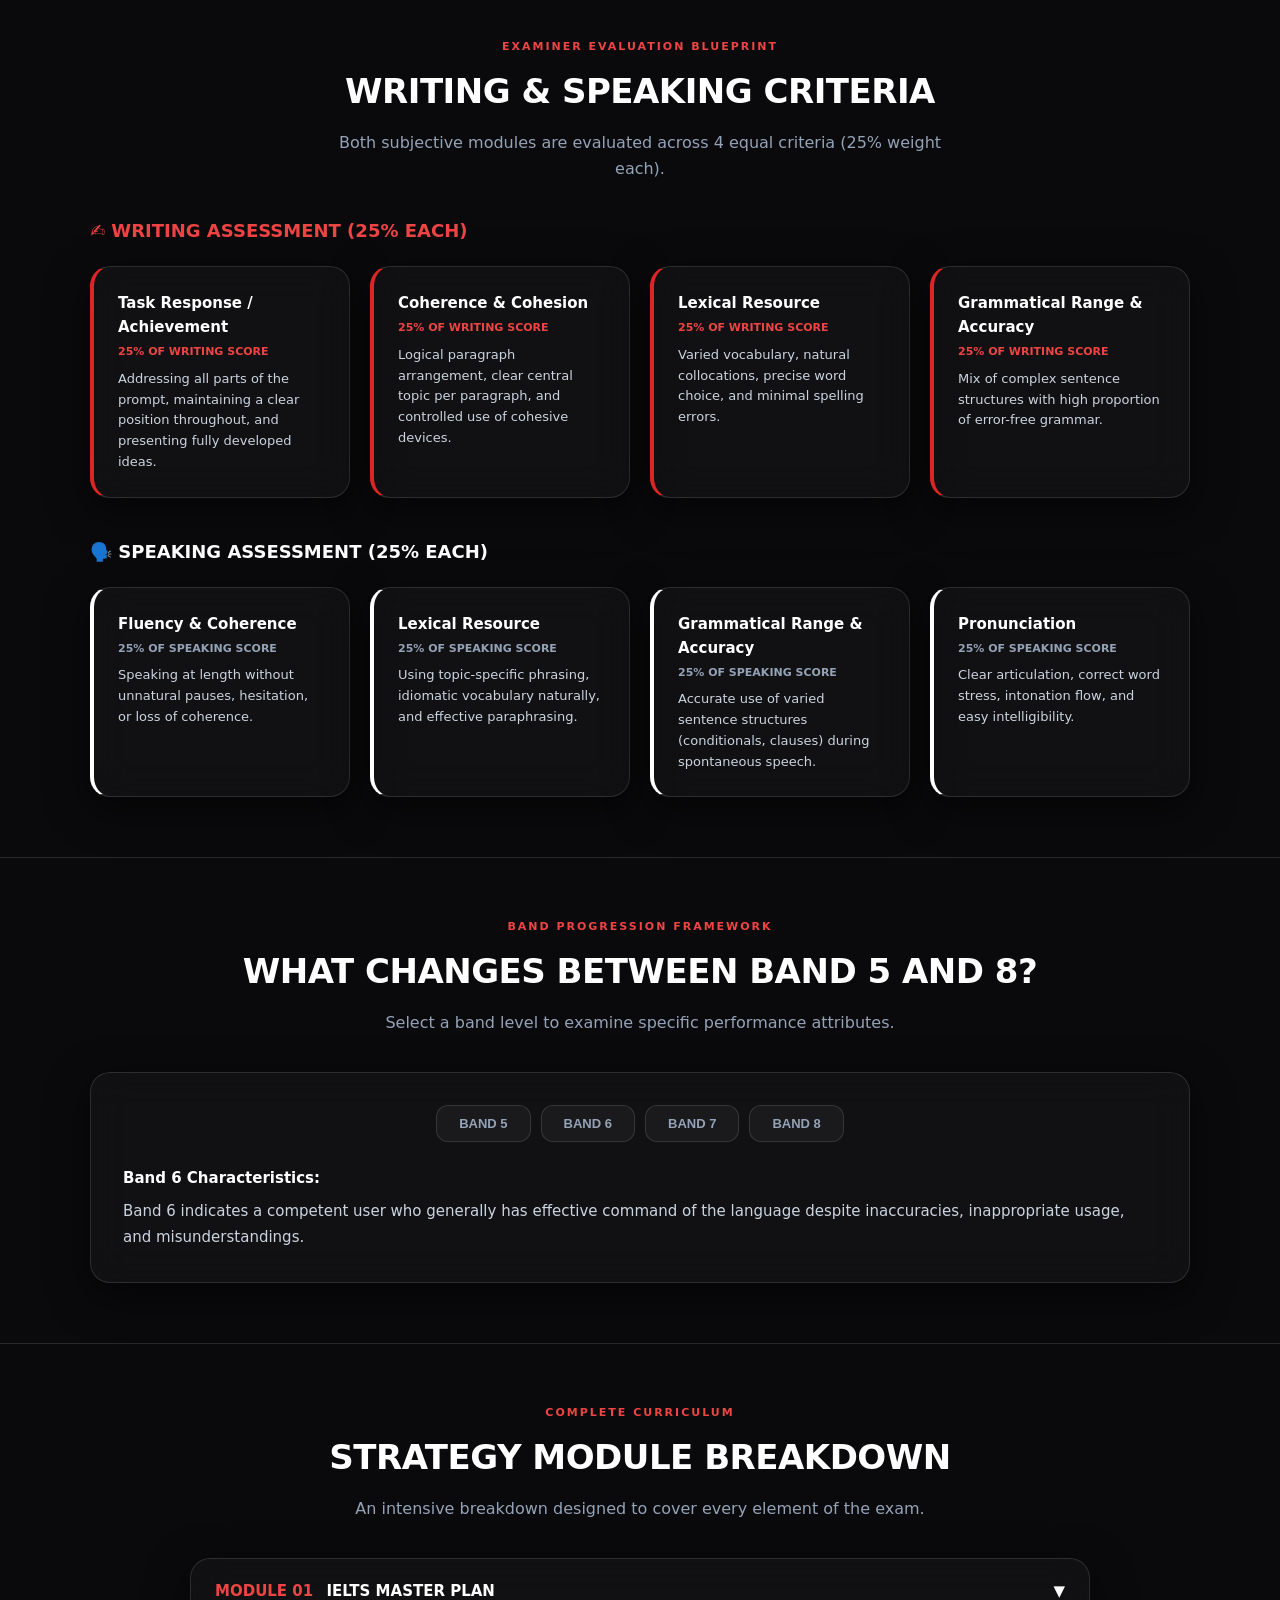
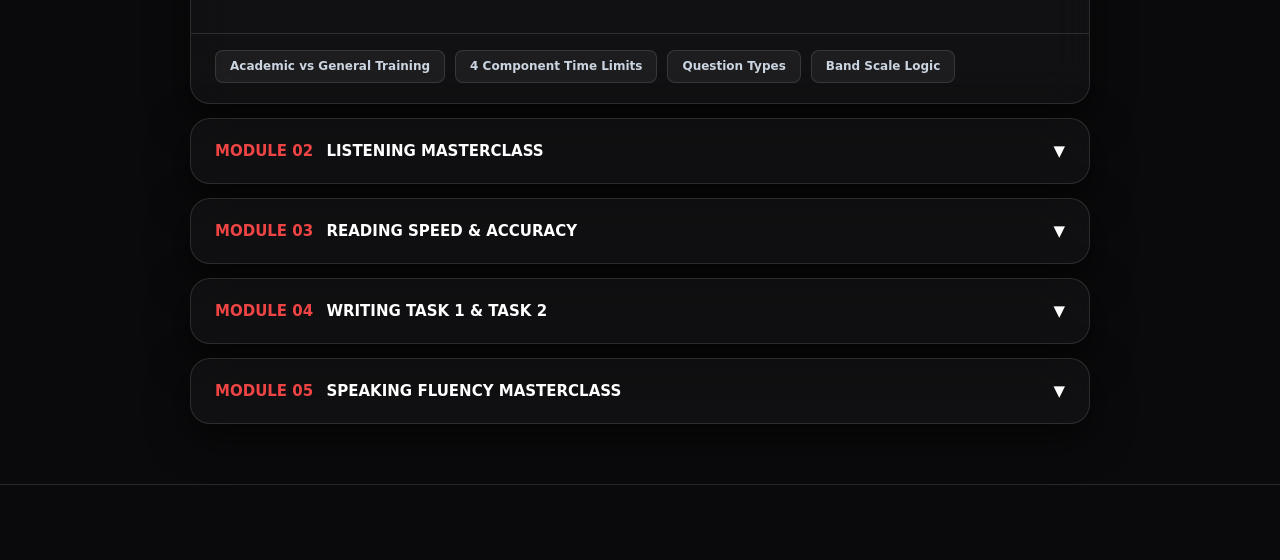
==== commit 6adb6b41: "Update exact Search Console verification tag" ====
--- a/index.html
+++ b/index.html
@@ -1,12 +1,13 @@
 <!DOCTYPE html>
 <html lang="en">
 <head>
+
   <meta charset="UTF-8">
   <meta name="viewport" content="width=device-width, initial-scale=1.0">
   <title>IELTS Master Pro Nepal | Strategy Masterclass — Rs. 500</title>
 
   <!-- Google Search Console Verification Tag -->
-  <meta name="google-site-verification" content="KUk1BWvpc7FkH9nBtjTTP6Vm0QsynYZ5Ma7dCumiK1g">
+  <meta name="google-site-verification" content=" google609412318f329036.html">
 
   <!-- Google Analytics Tag (gtag.js) -->
   <script async src="https://www.googletagmanager.com/gtag/js?id=G-HHFP1HKR3T"></script>
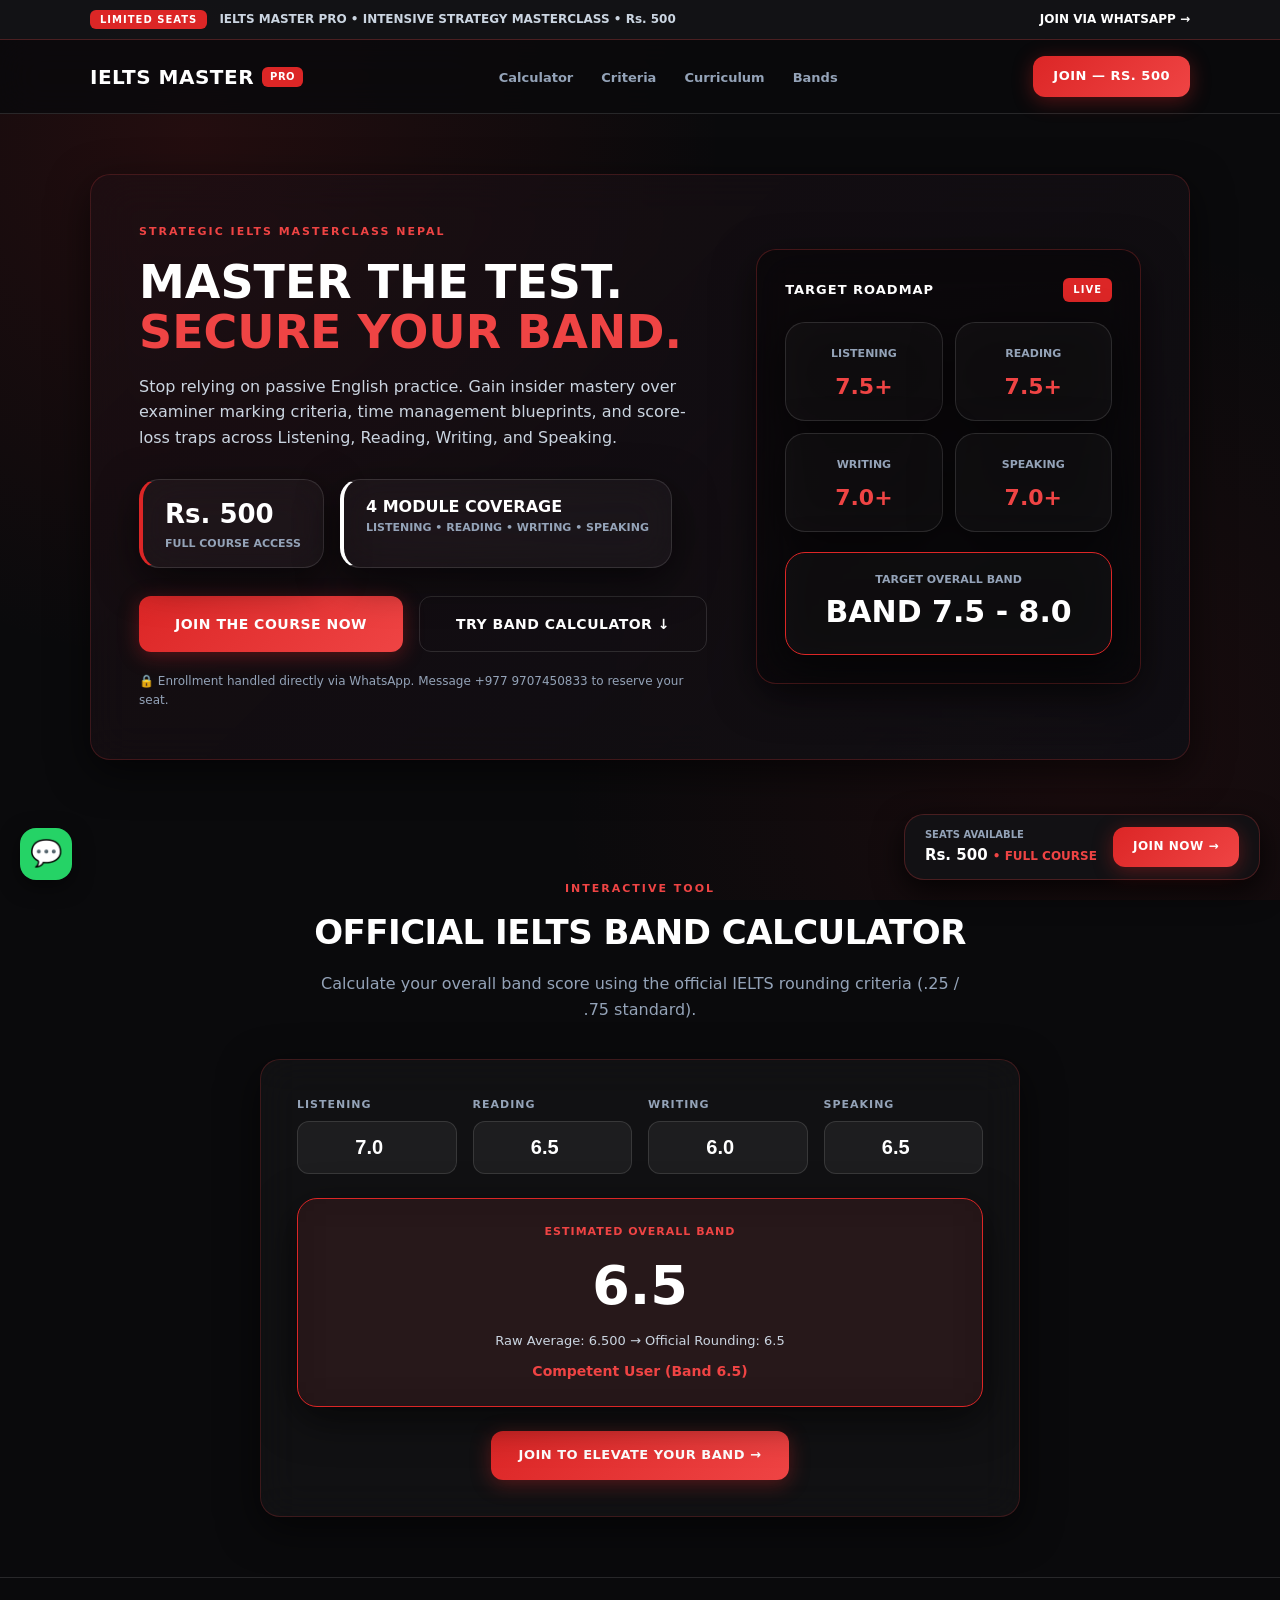
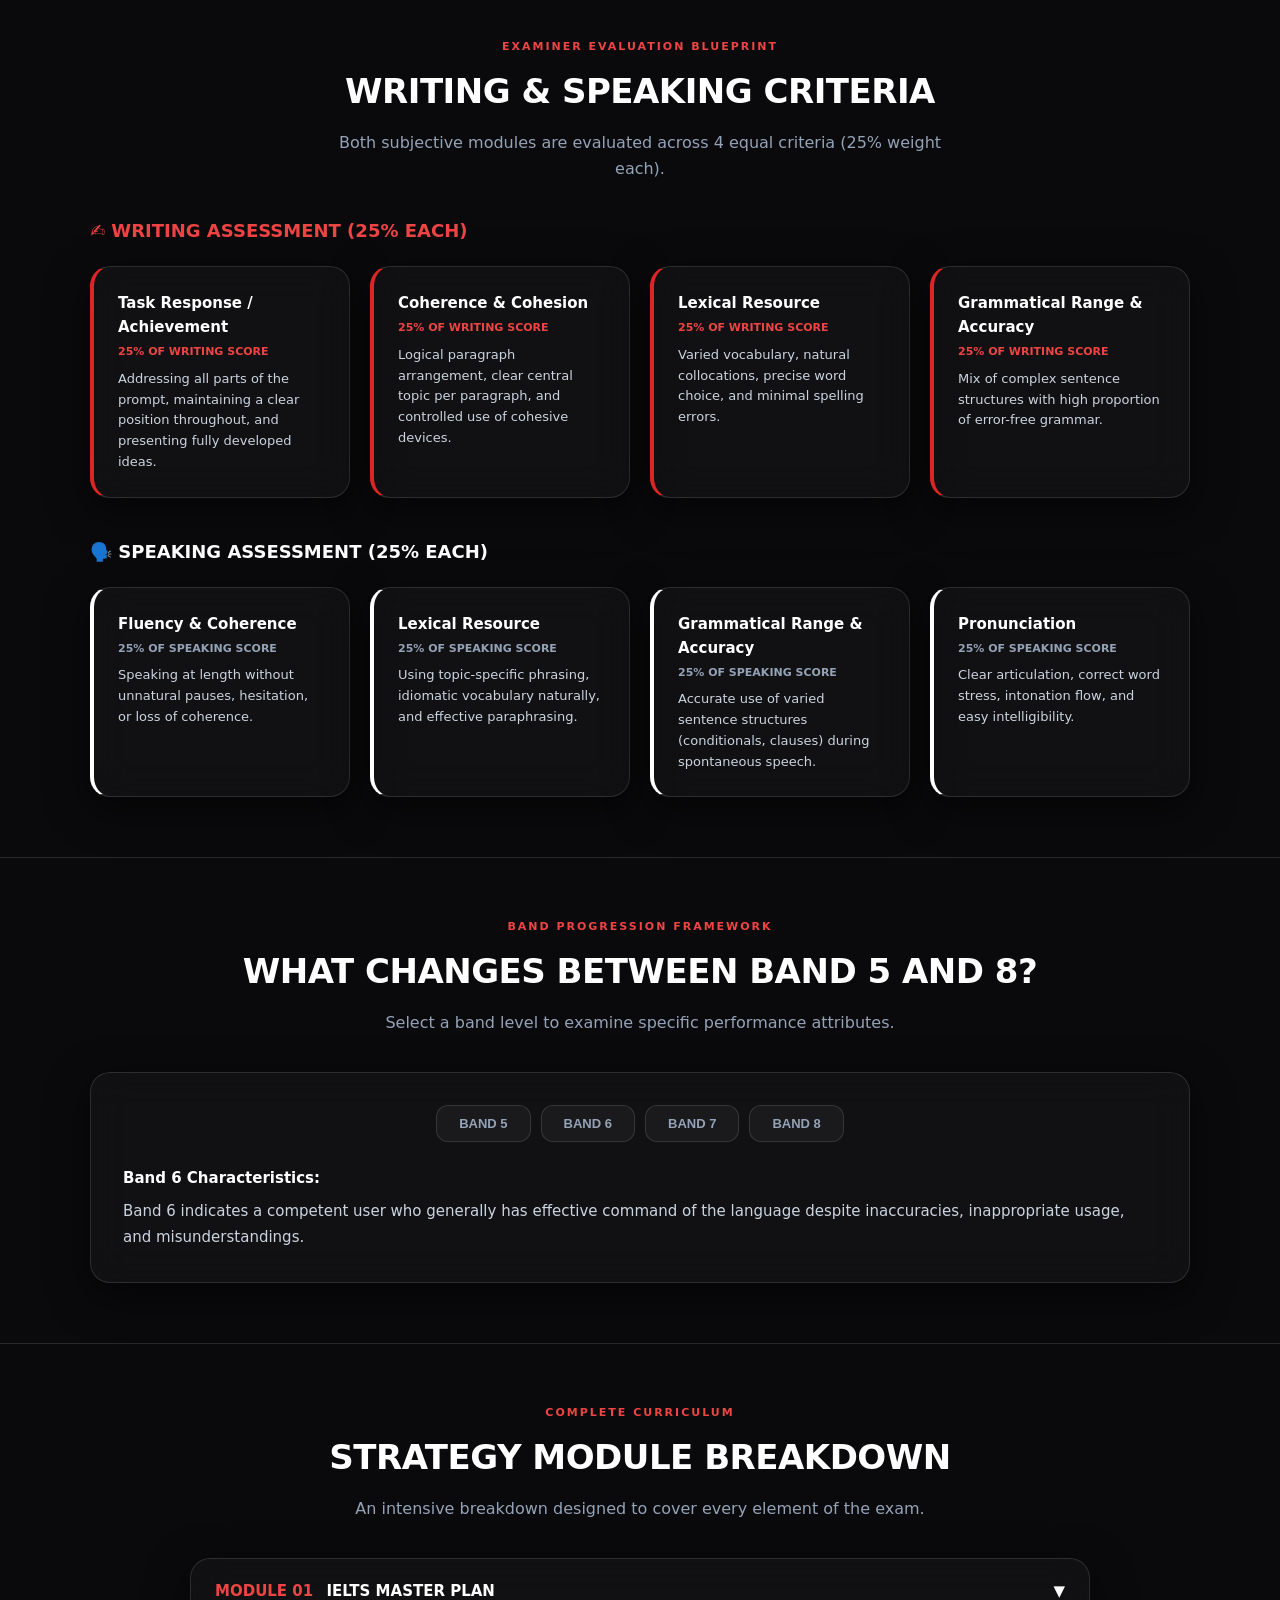
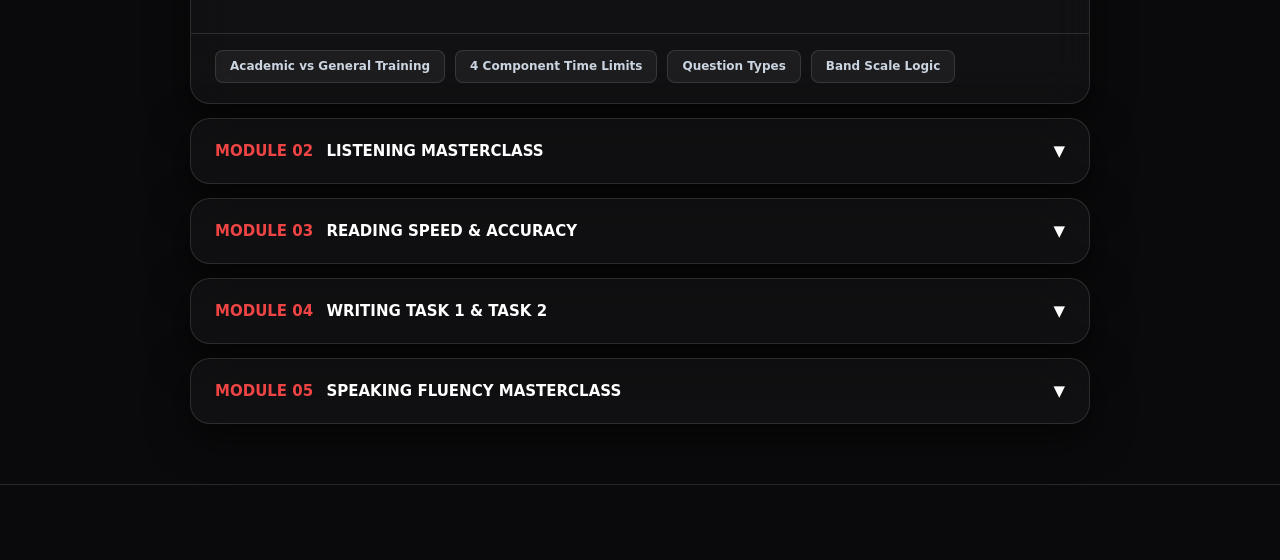
==== commit f49de9ad: "Add Google Search Console verification tag" ====
--- a/index.html
+++ b/index.html
@@ -7,7 +7,7 @@
   <title>IELTS Master Pro Nepal | Strategy Masterclass — Rs. 500</title>
 
   <!-- Google Search Console Verification Tag -->
-  <meta name="google-site-verification" content=" google609412318f329036.html">
+  <meta name="google-site-verification" content="KUk1BWvpc7FkH9nBtjTTP6Vm0QsynYZ5Ma7dCumiK1g" />
 
   <!-- Google Analytics Tag (gtag.js) -->
   <script async src="https://www.googletagmanager.com/gtag/js?id=G-HHFP1HKR3T"></script>
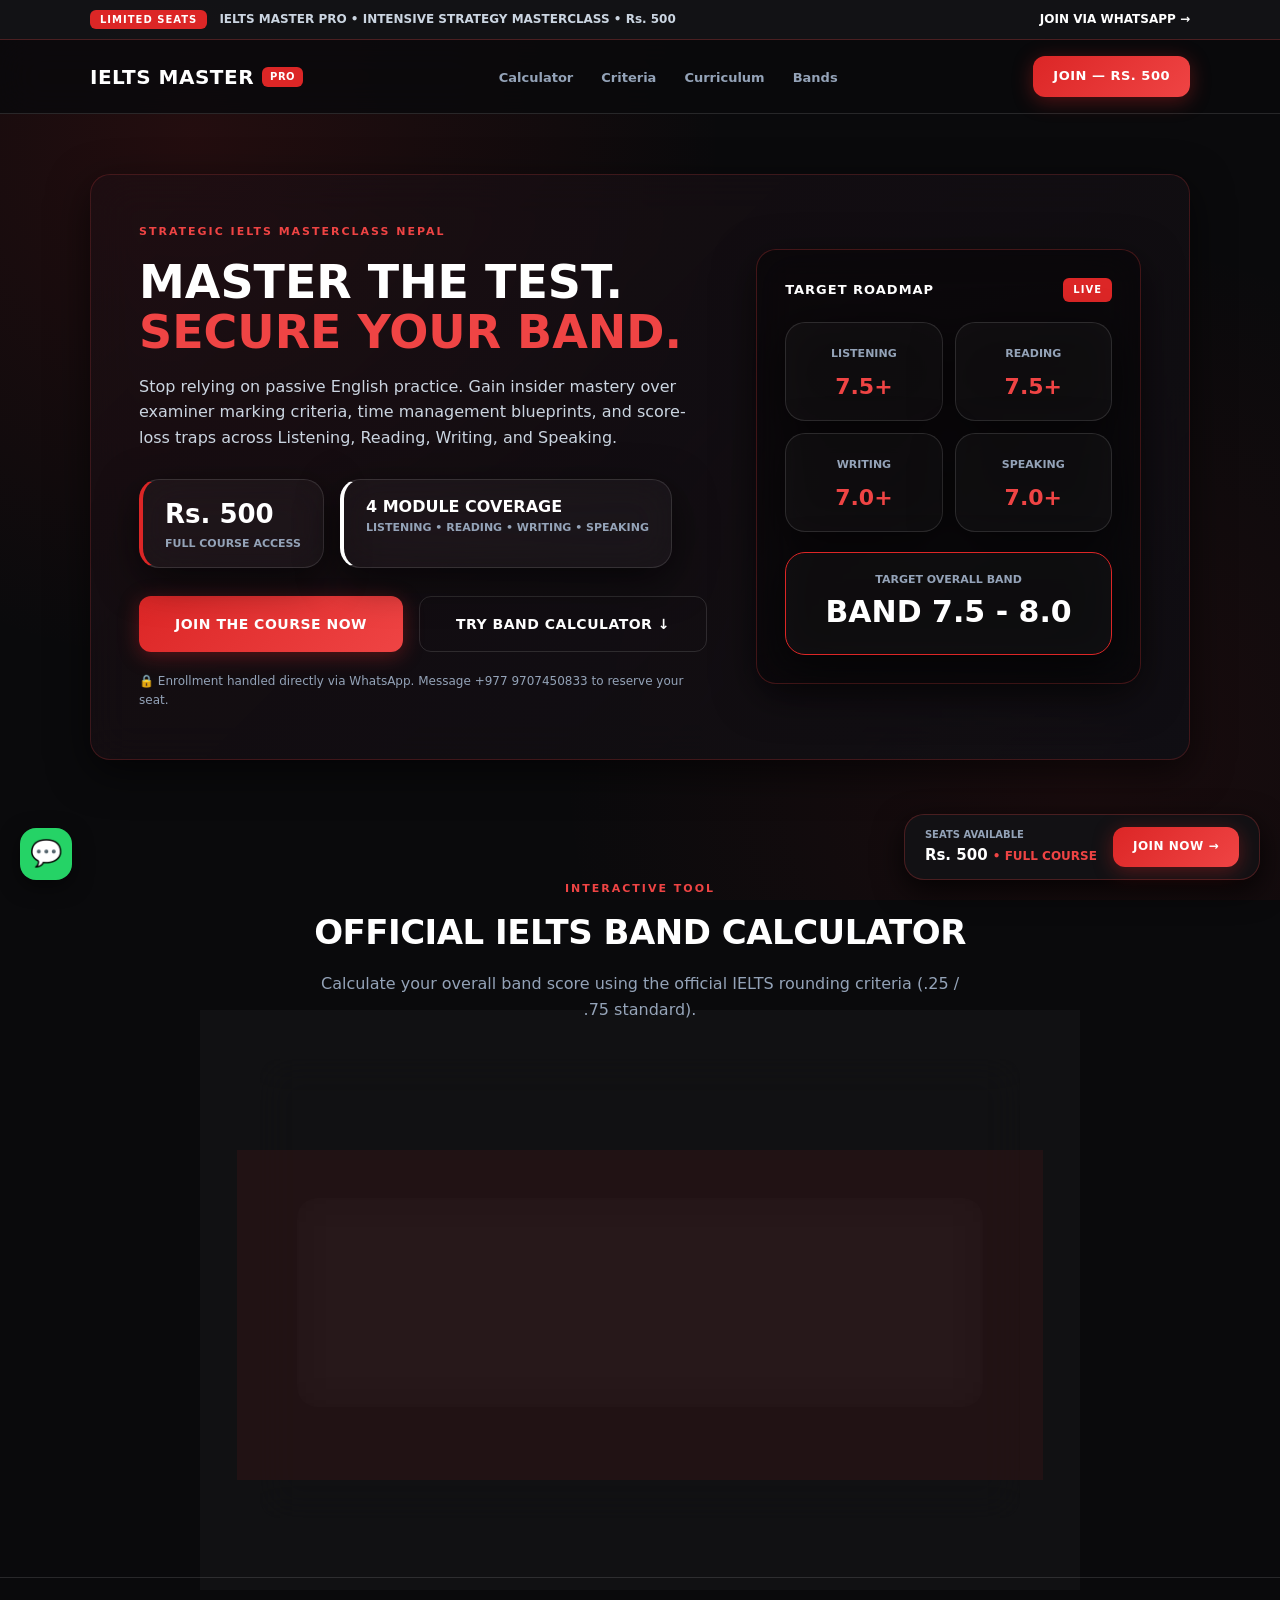
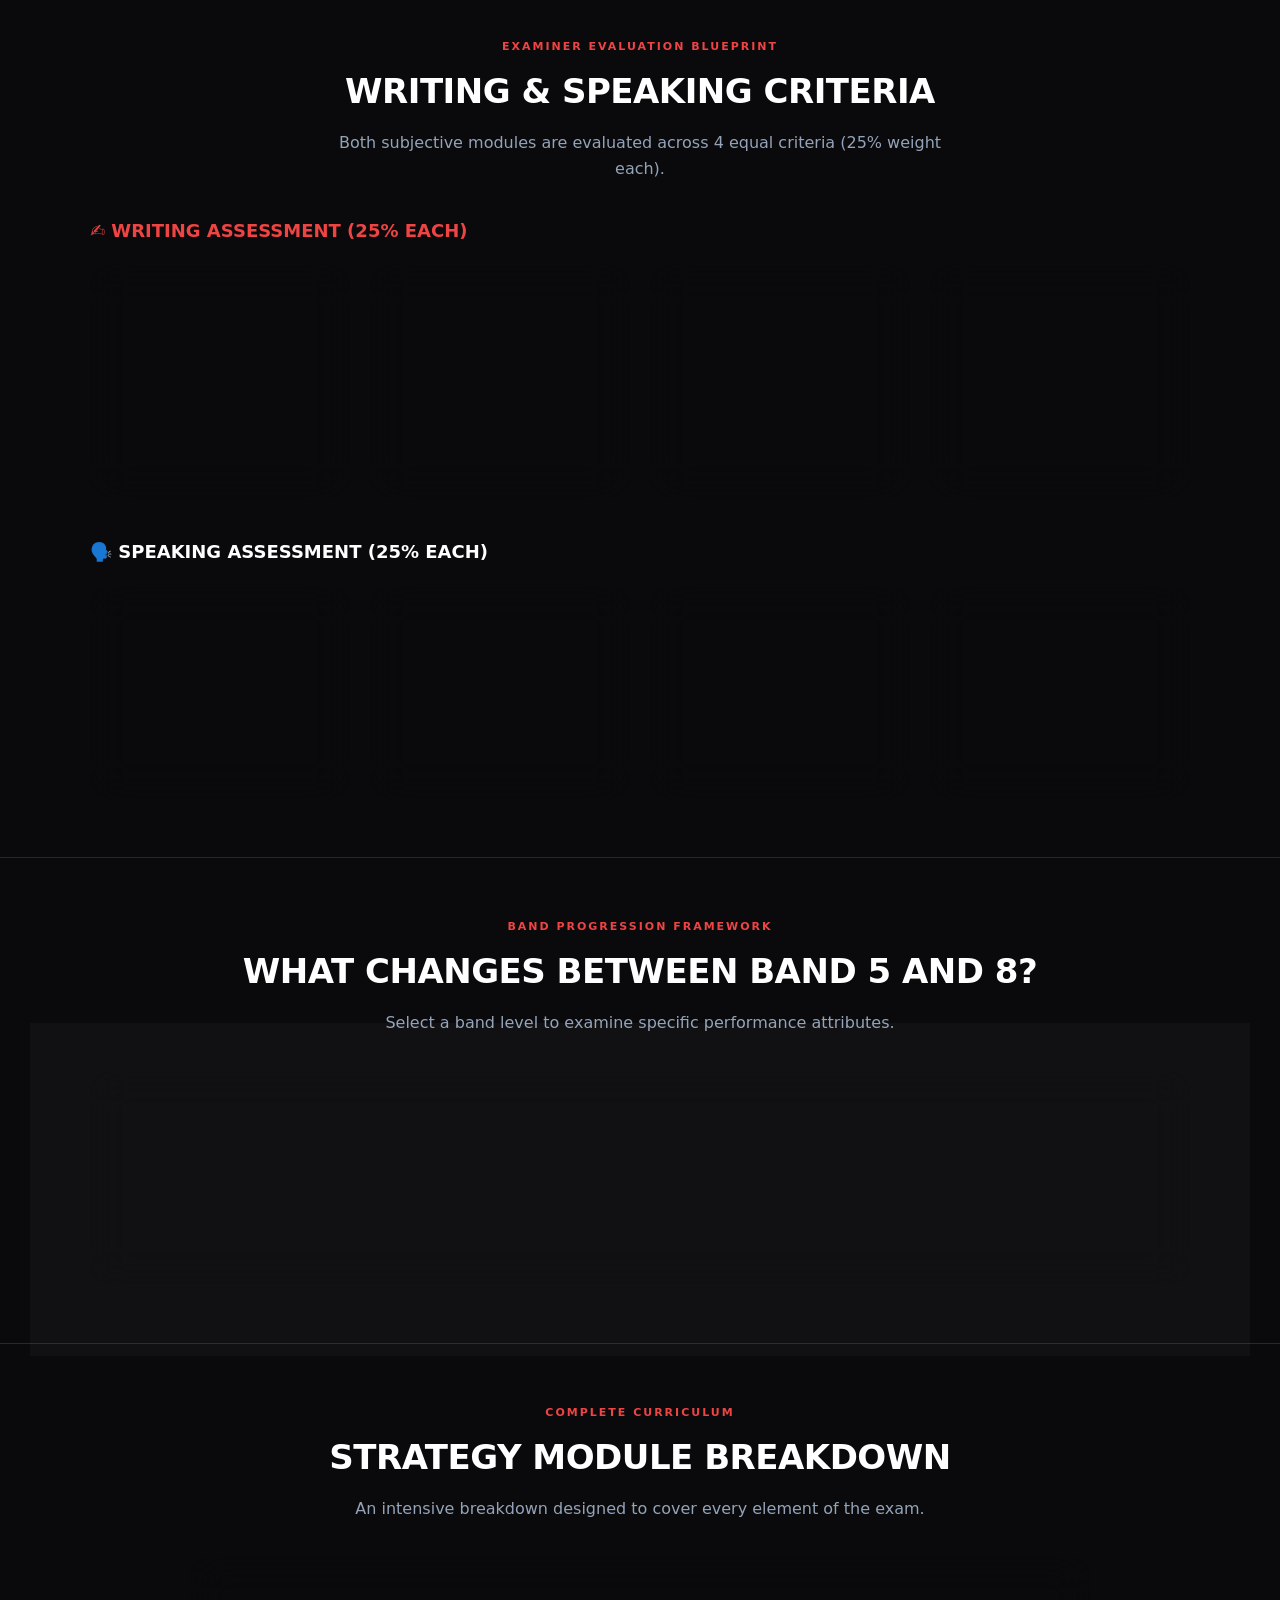
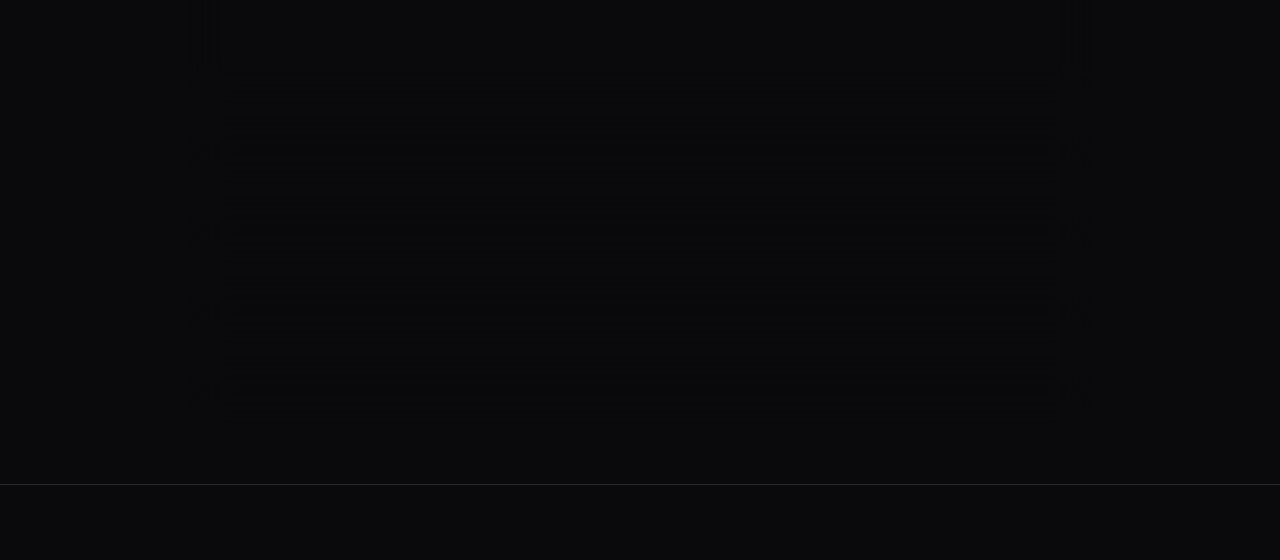
==== commit ab56f9ec: "Add Google Search Console verification tag" ====
--- a/index.html
+++ b/index.html
@@ -8,7 +8,6 @@
 
   <!-- Google Search Console Verification Tag -->
   <meta name="google-site-verification" content="KUk1BWvpc7FkH9nBtjTTP6Vm0QsynYZ5Ma7dCumiK1g" />
-
   <!-- Google Analytics Tag (gtag.js) -->
   <script async src="https://www.googletagmanager.com/gtag/js?id=G-HHFP1HKR3T"></script>
   <script>
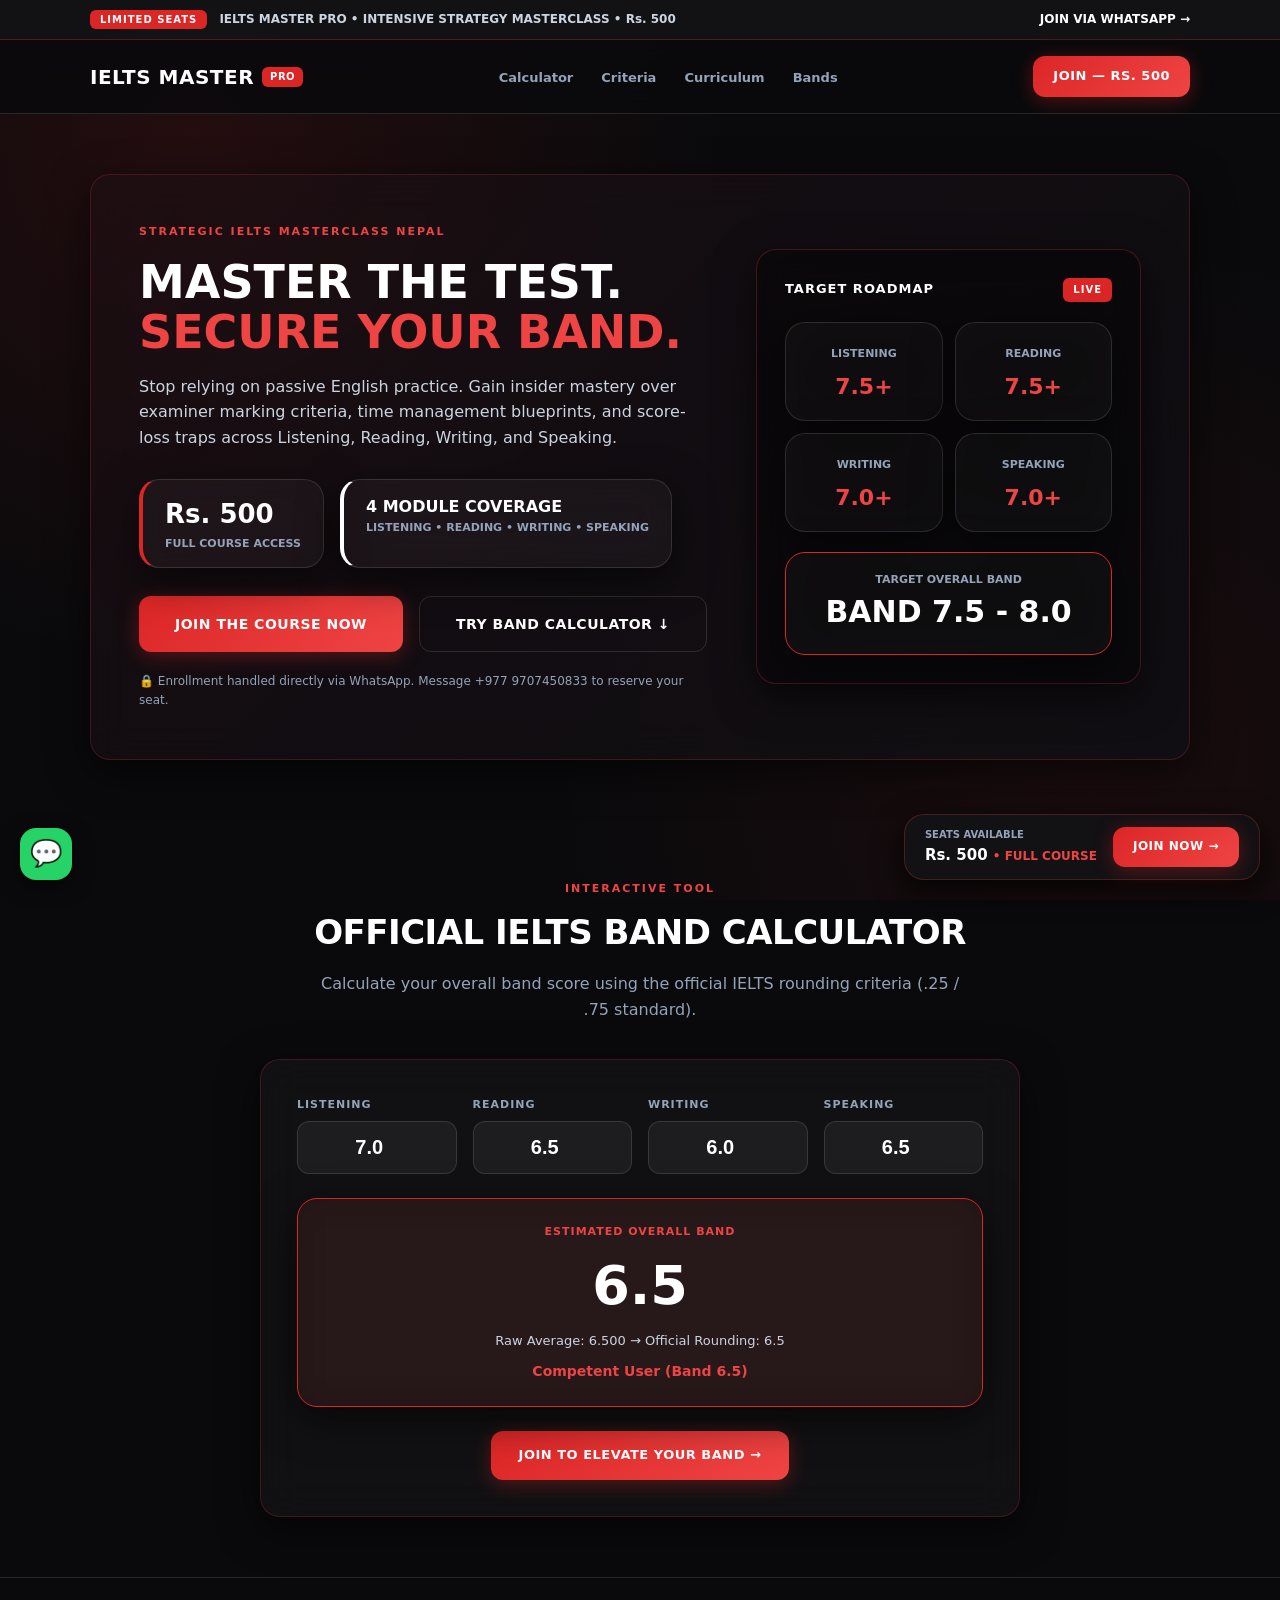
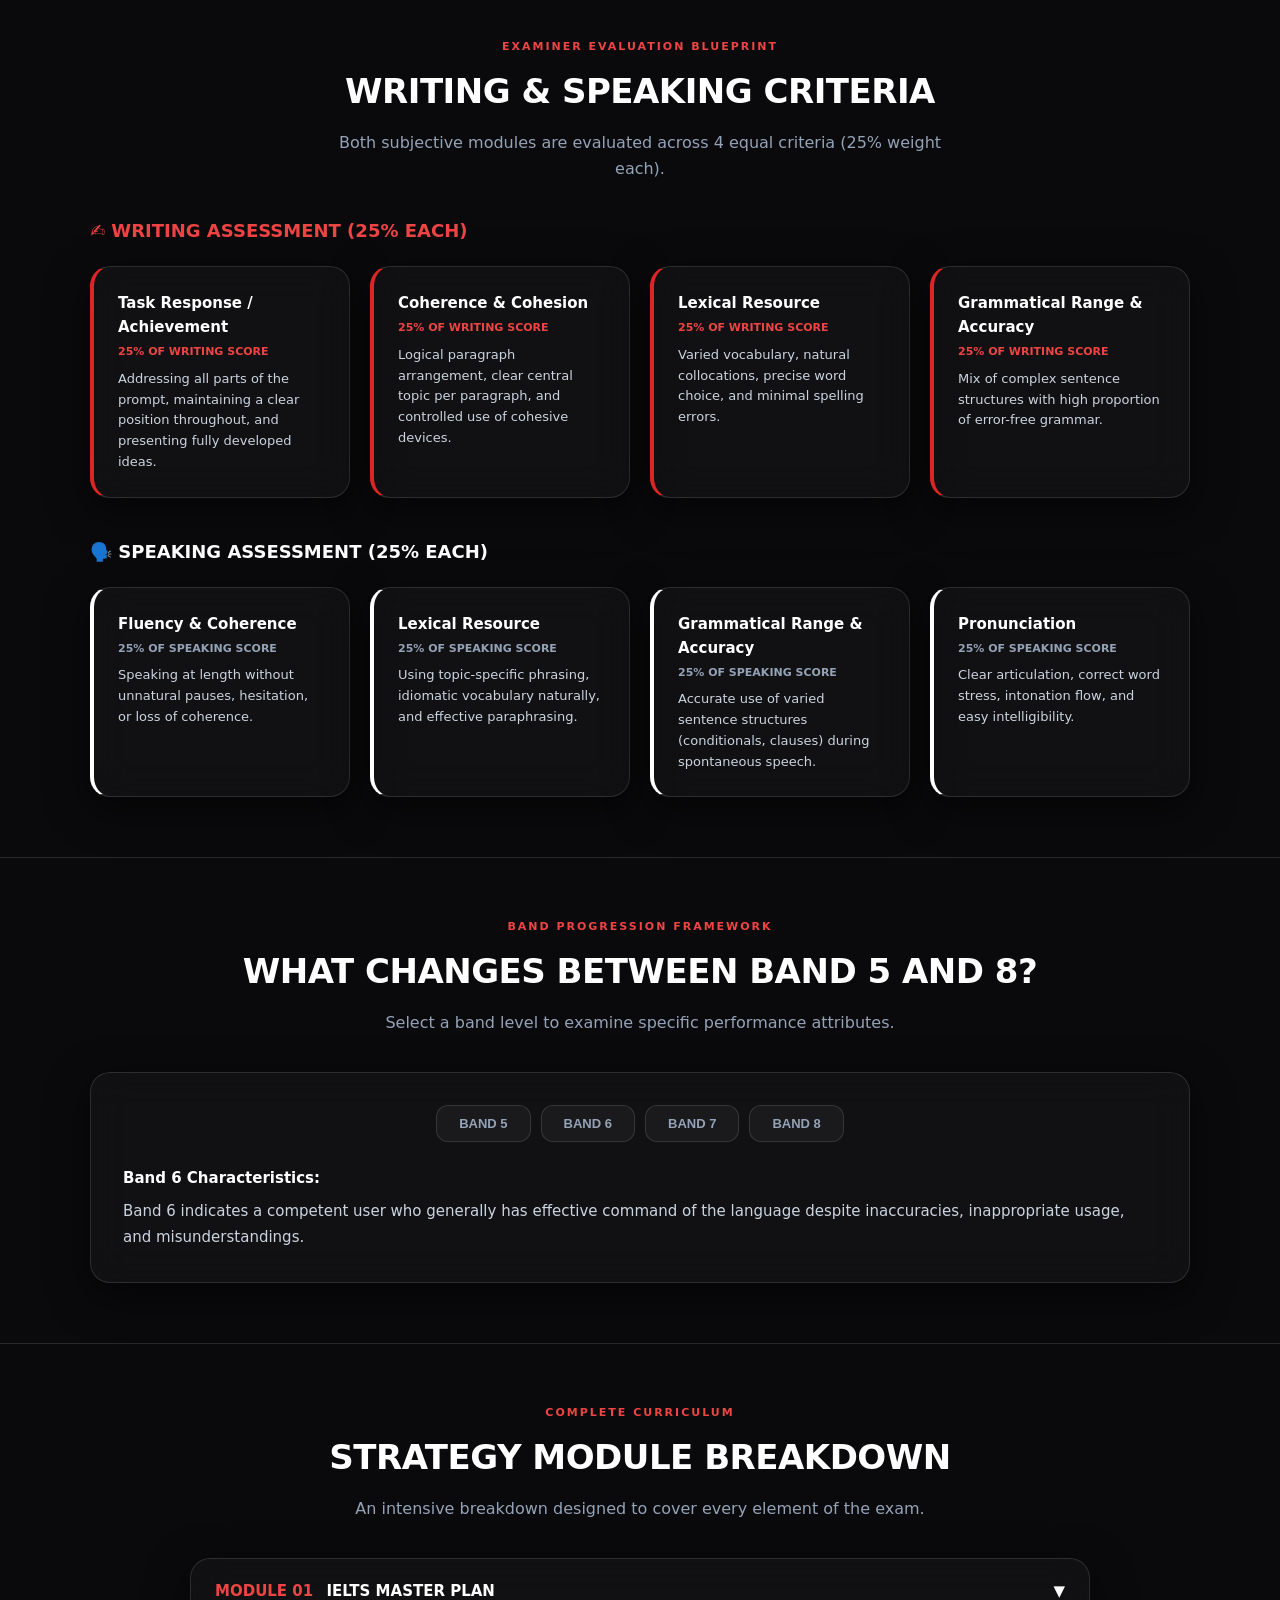
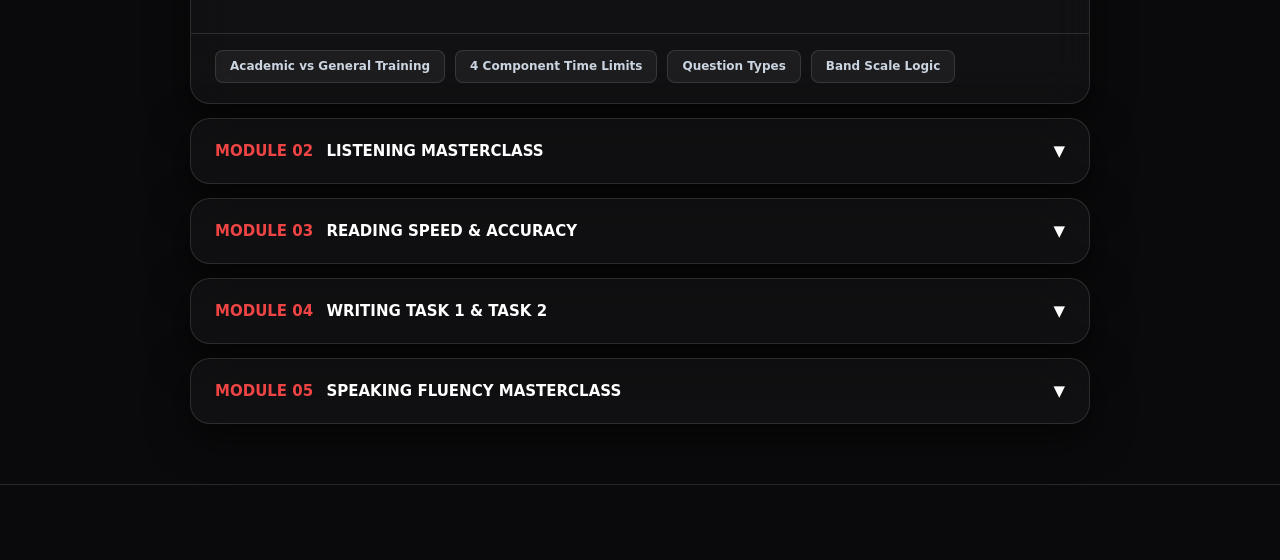
==== commit 0063d336: "Update index.html" ====
--- a/index.html
+++ b/index.html
@@ -1,14 +1,18 @@
 <!DOCTYPE html>
 <html lang="en">
 <head>
-
   <meta charset="UTF-8">
   <meta name="viewport" content="width=device-width, initial-scale=1.0">
-  <title>IELTS Master Pro Nepal | Strategy Masterclass — Rs. 500</title>
-
-  <!-- Google Search Console Verification Tag -->
+  <title>IELTS Strategy Masterclass Nepal | Online IELTS Preparation</title>
+
+  <!-- Google Search Console Verification -->
   <meta name="google-site-verification" content="KUk1BWvpc7FkH9nBtjTTP6Vm0QsynYZ5Ma7dCumiK1g" />
-  <!-- Google Analytics Tag (gtag.js) -->
+
+  <!-- Google AdSense Code -->
+  <script async src="https://pagead2.googlesyndication.com/pagead/js/adsbygoogle.js?client=ca-pub-9570180880209507"
+       crossorigin="anonymous"></script>
+
+  <!-- Google Analytics Tag -->
   <script async src="https://www.googletagmanager.com/gtag/js?id=G-HHFP1HKR3T"></script>
   <script>
     window.dataLayer = window.dataLayer || [];
@@ -1032,4 +1036,4 @@
     };
   </script>
 </body>
-</html>+</html>
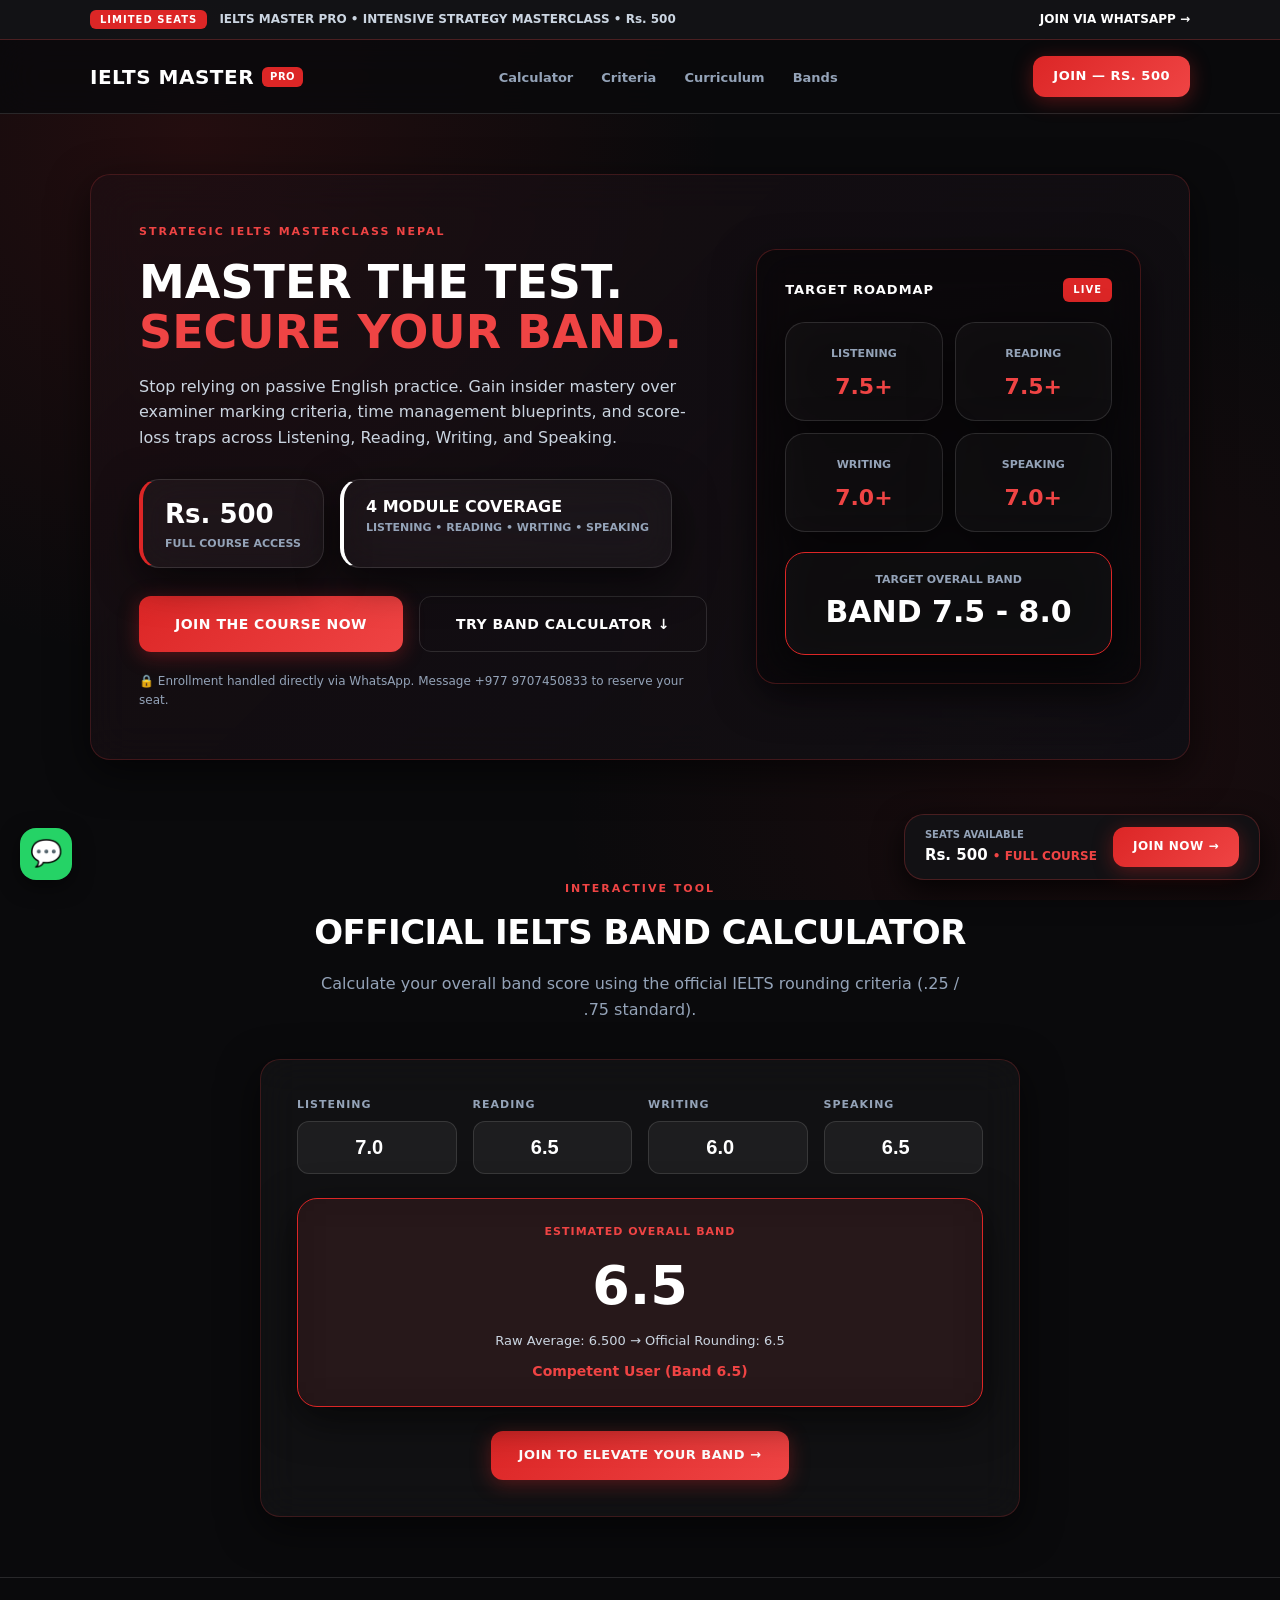
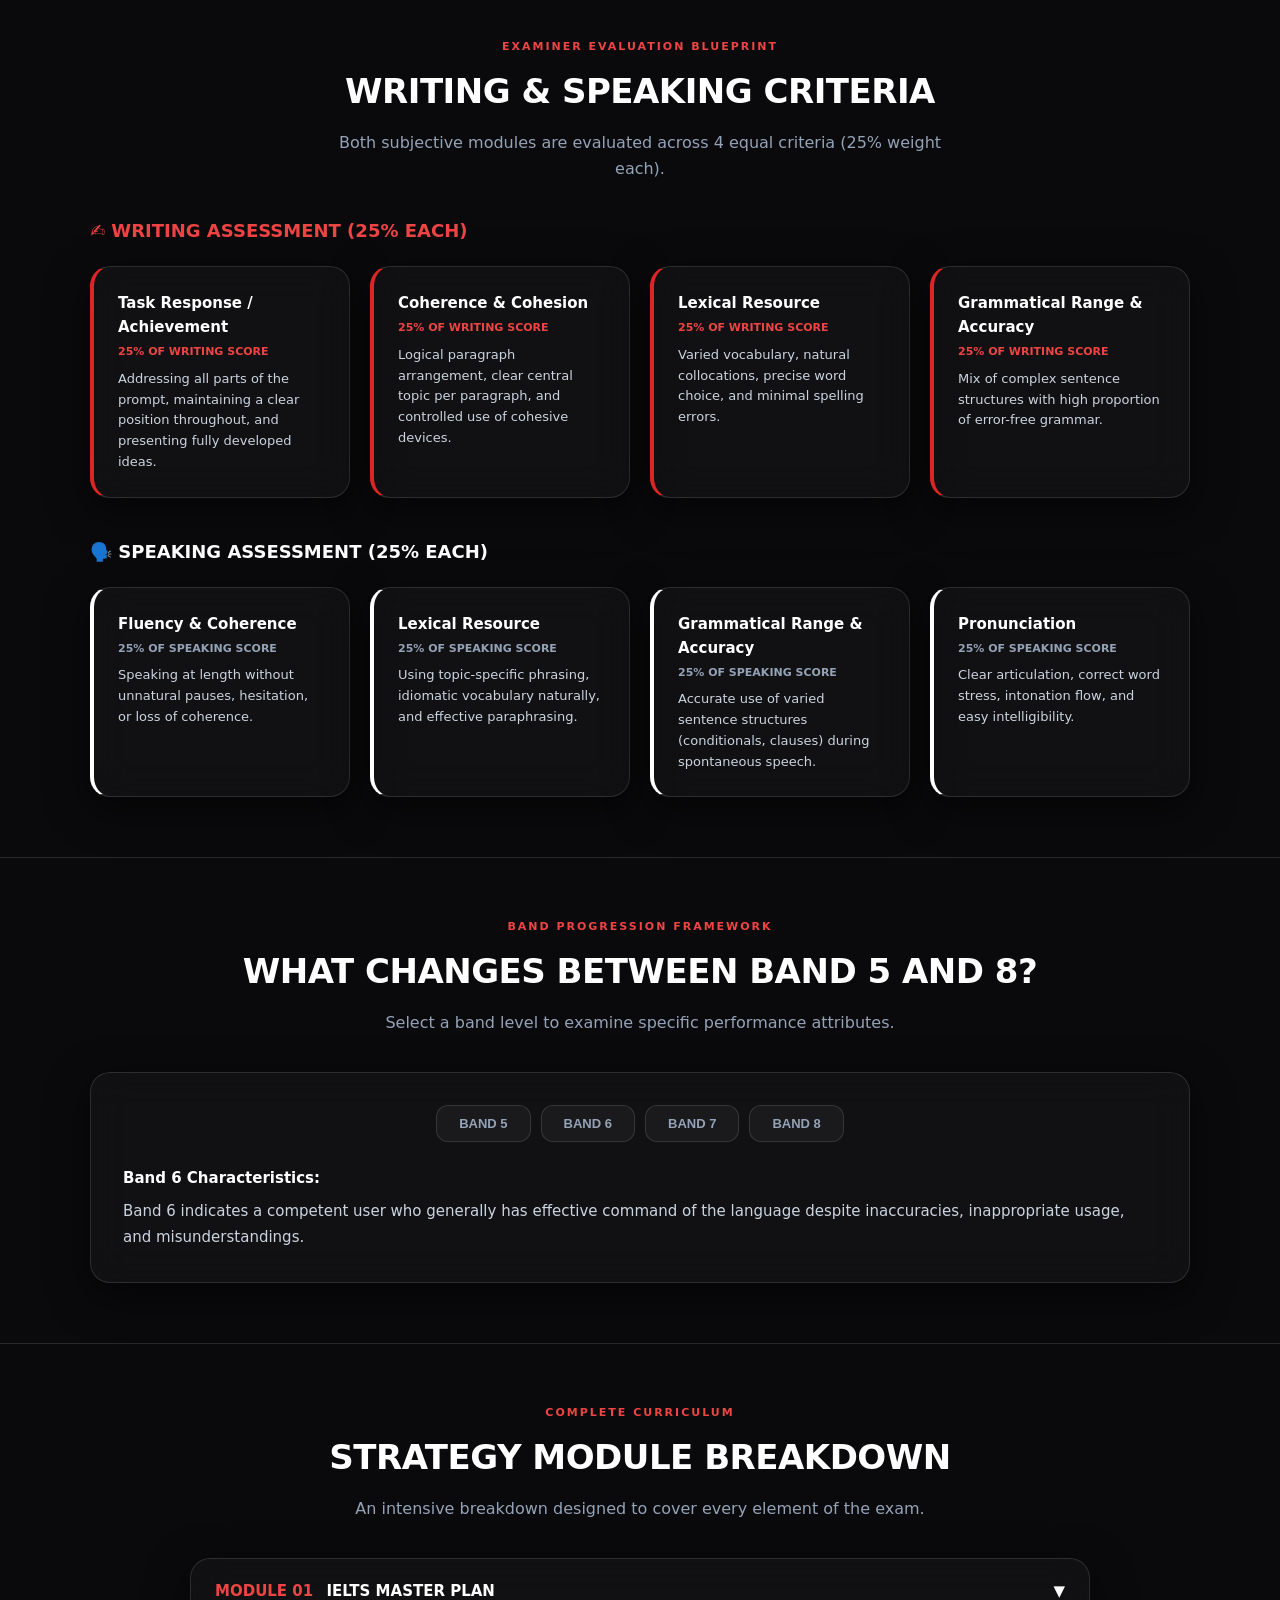
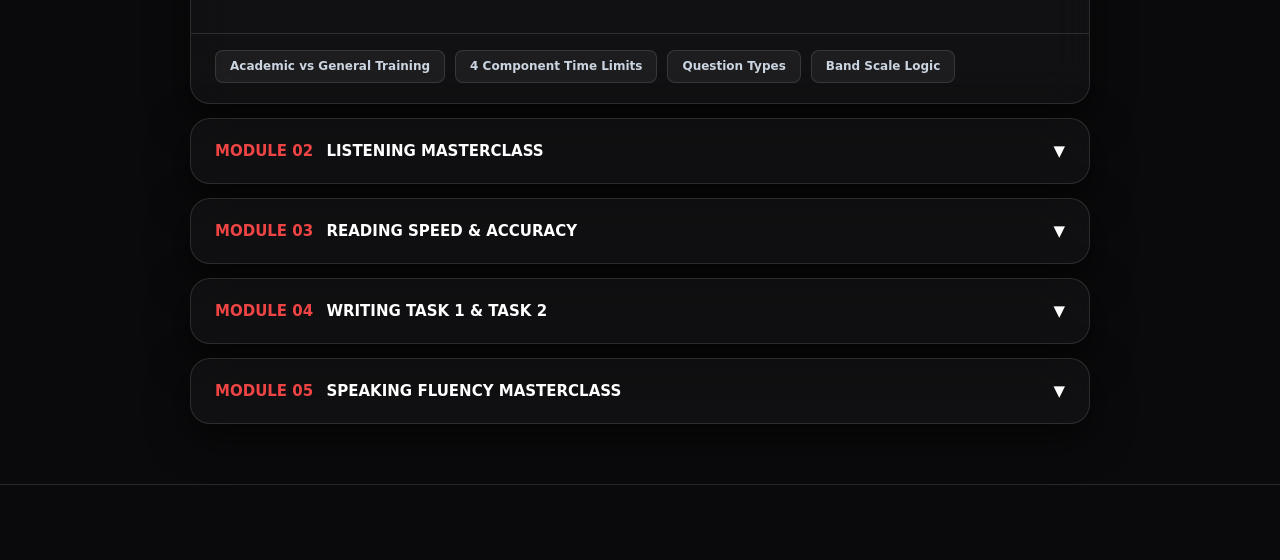
==== commit 0fe86655: "Update index.html" ====
--- a/index.html
+++ b/index.html
@@ -8,7 +8,7 @@
   <!-- Google Search Console Verification -->
   <meta name="google-site-verification" content="KUk1BWvpc7FkH9nBtjTTP6Vm0QsynYZ5Ma7dCumiK1g" />
 
-  <!-- Google AdSense Code -->
+  <!-- Google AdSense Verification Code -->
   <script async src="https://pagead2.googlesyndication.com/pagead/js/adsbygoogle.js?client=ca-pub-9570180880209507"
        crossorigin="anonymous"></script>
 
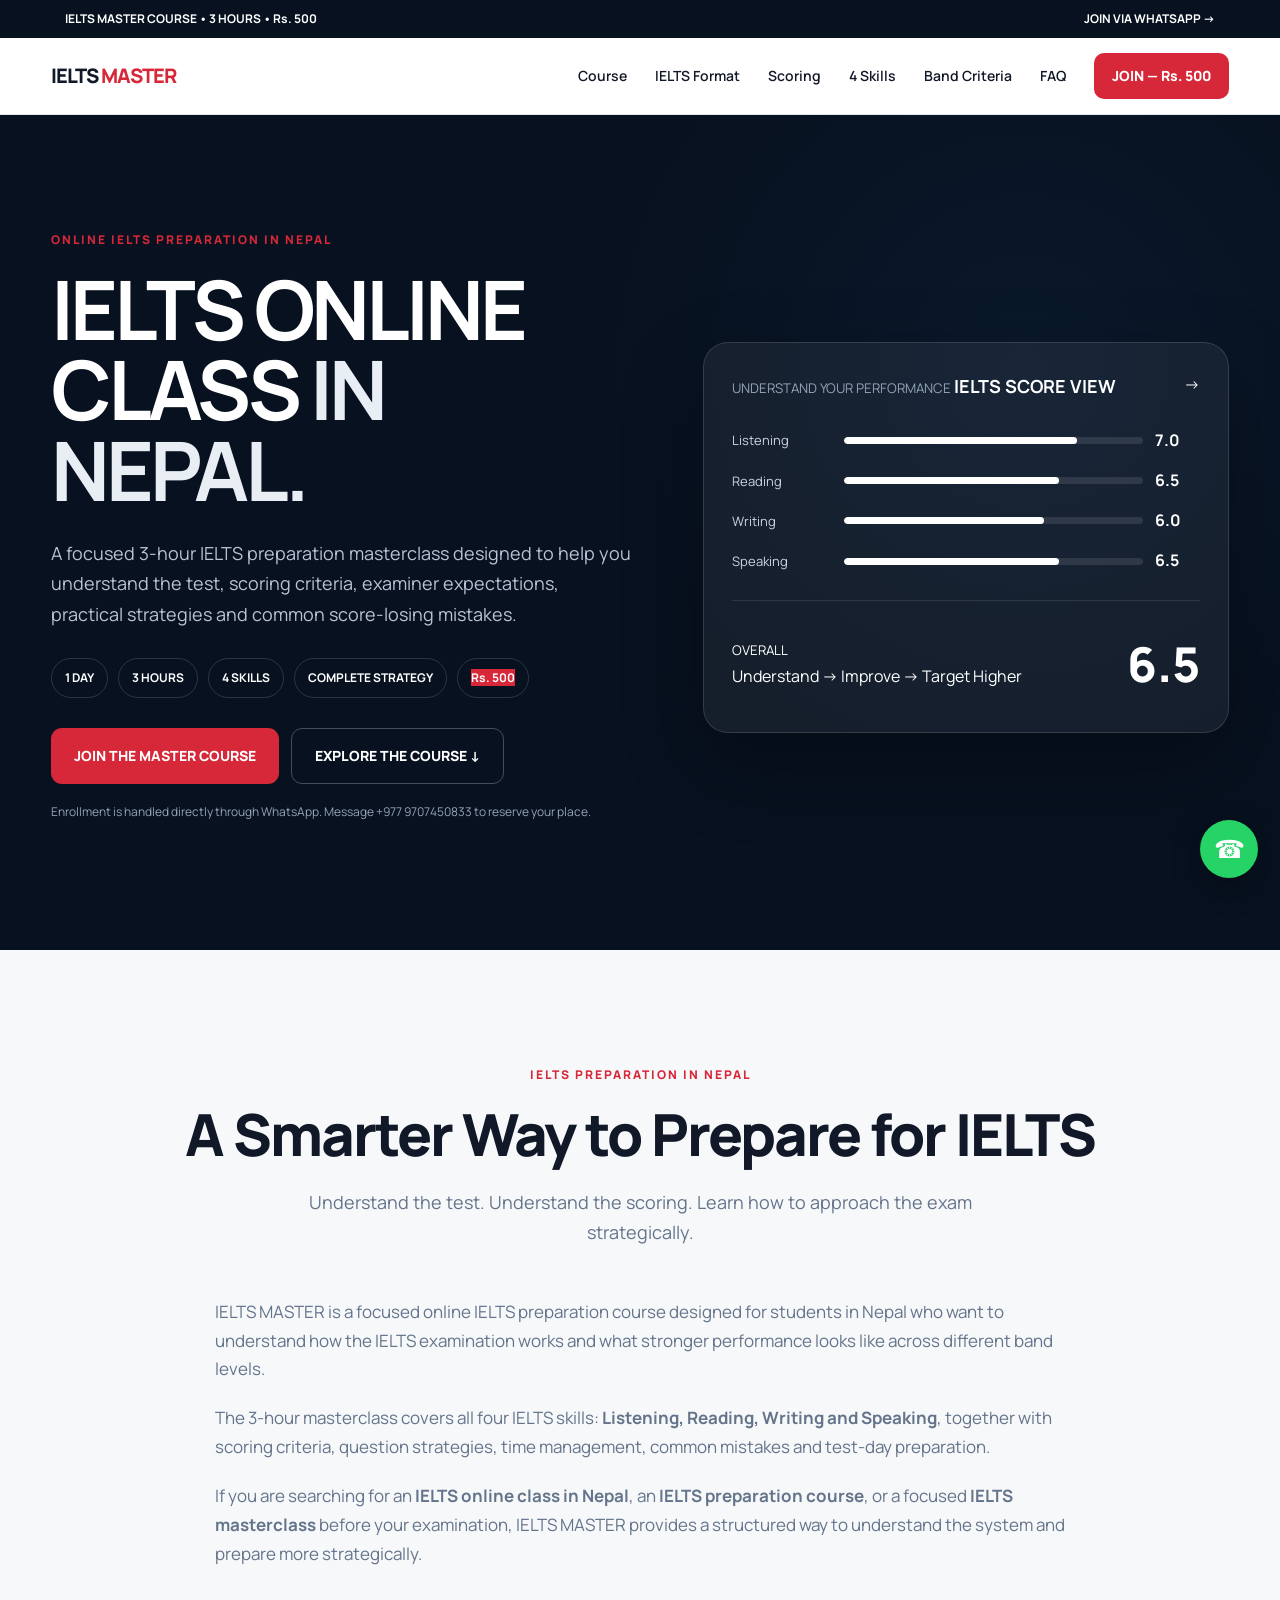
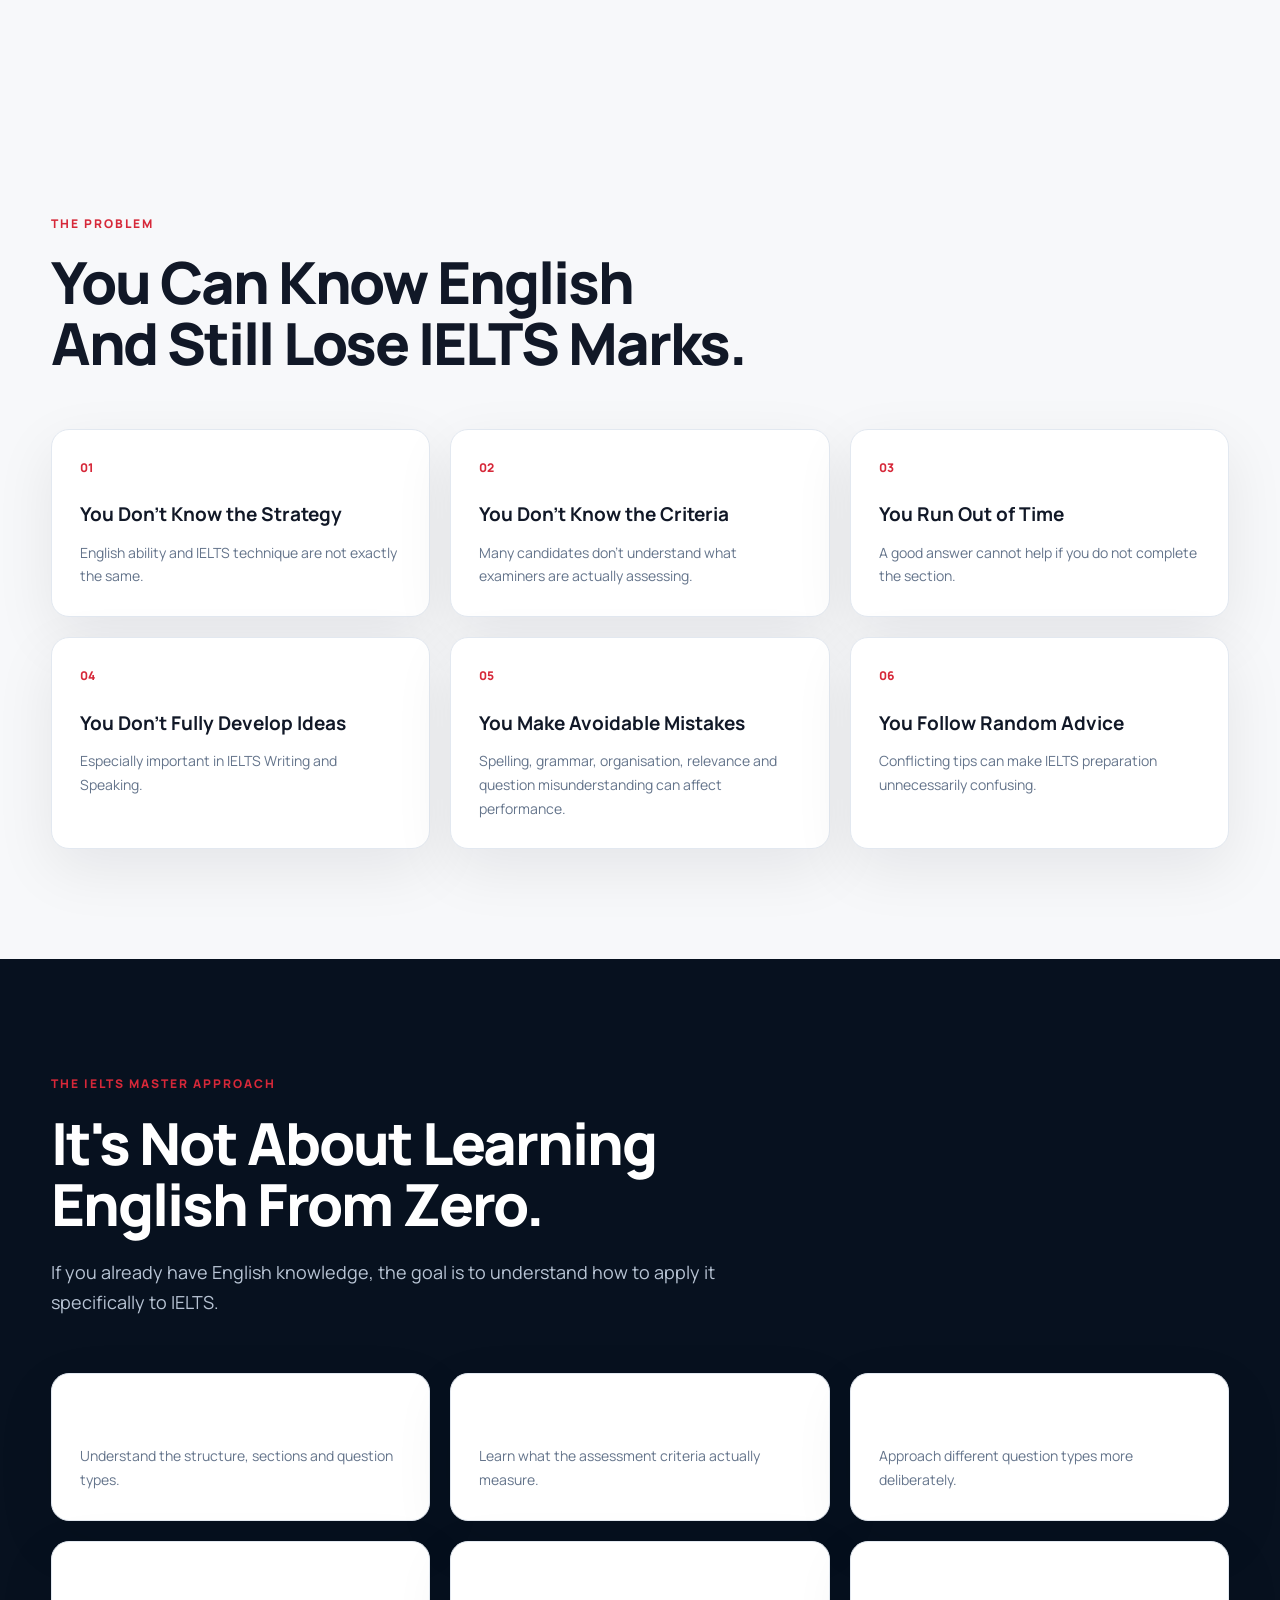
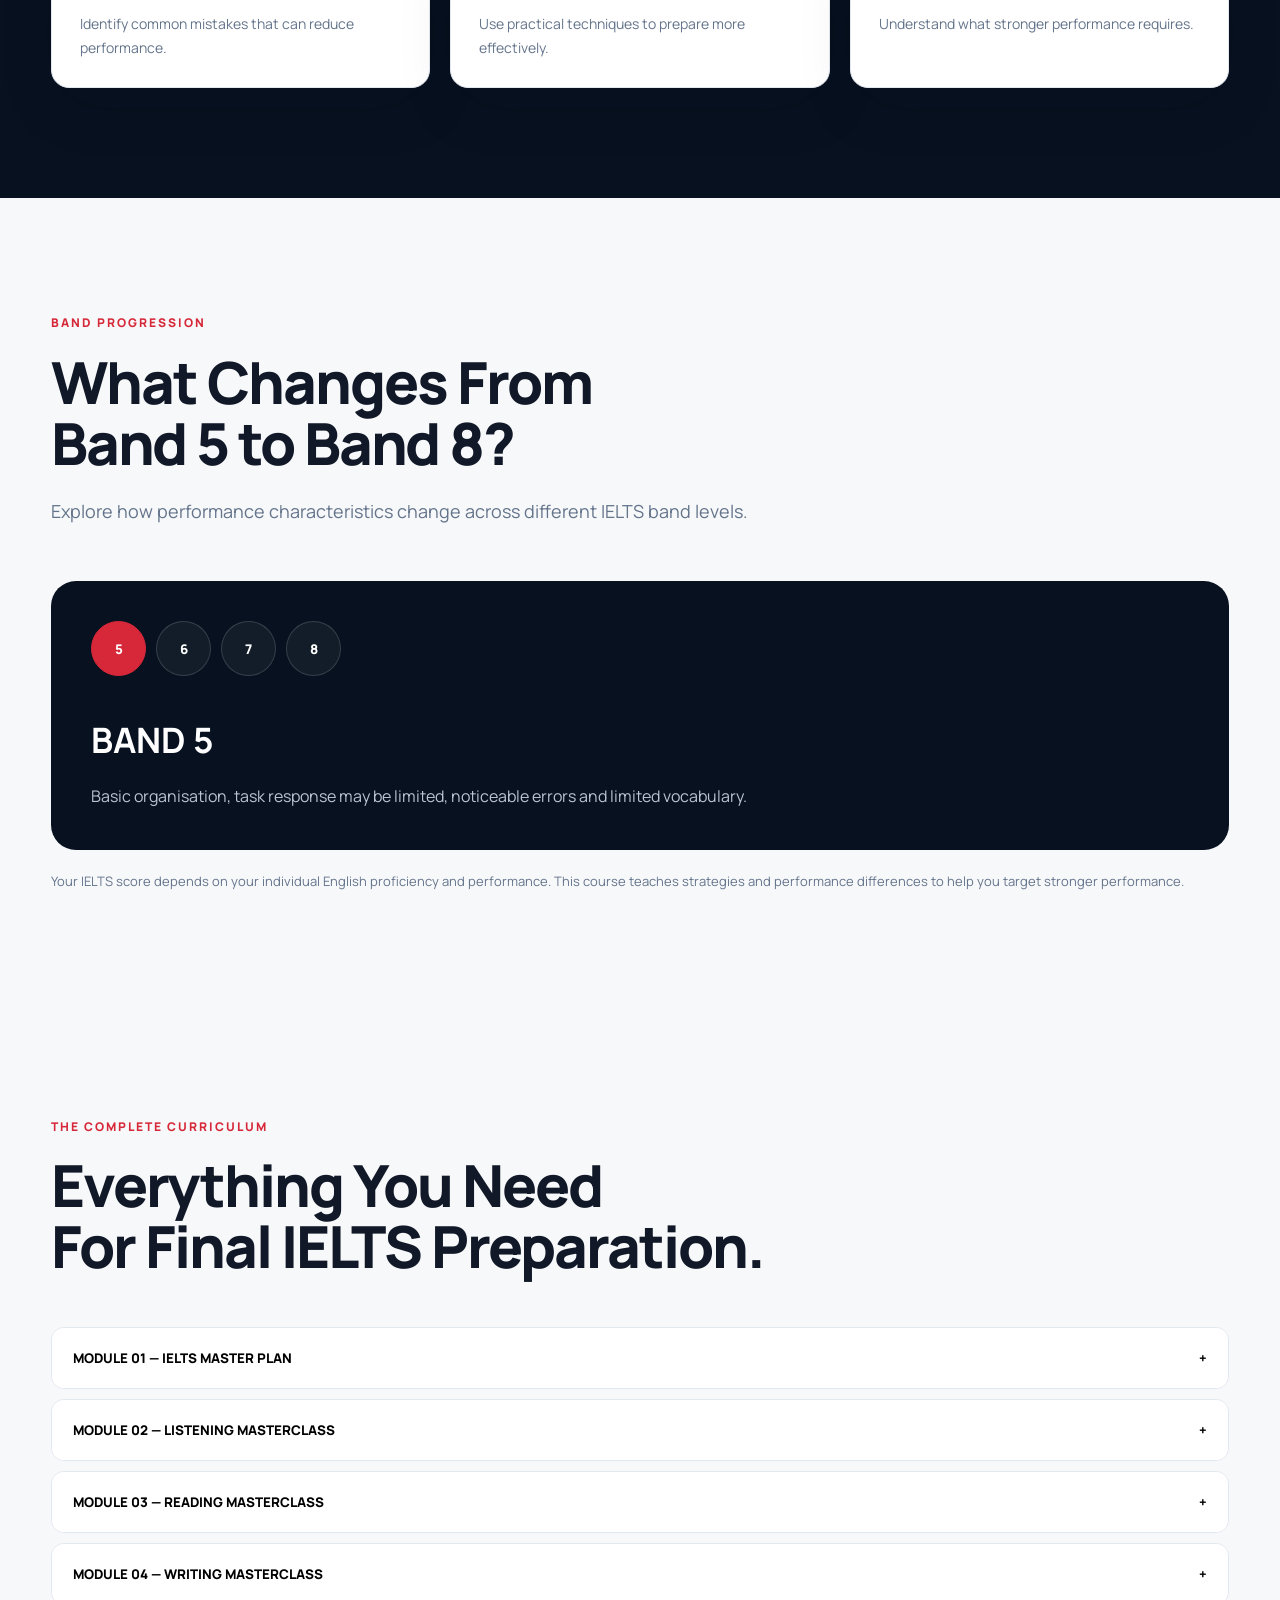
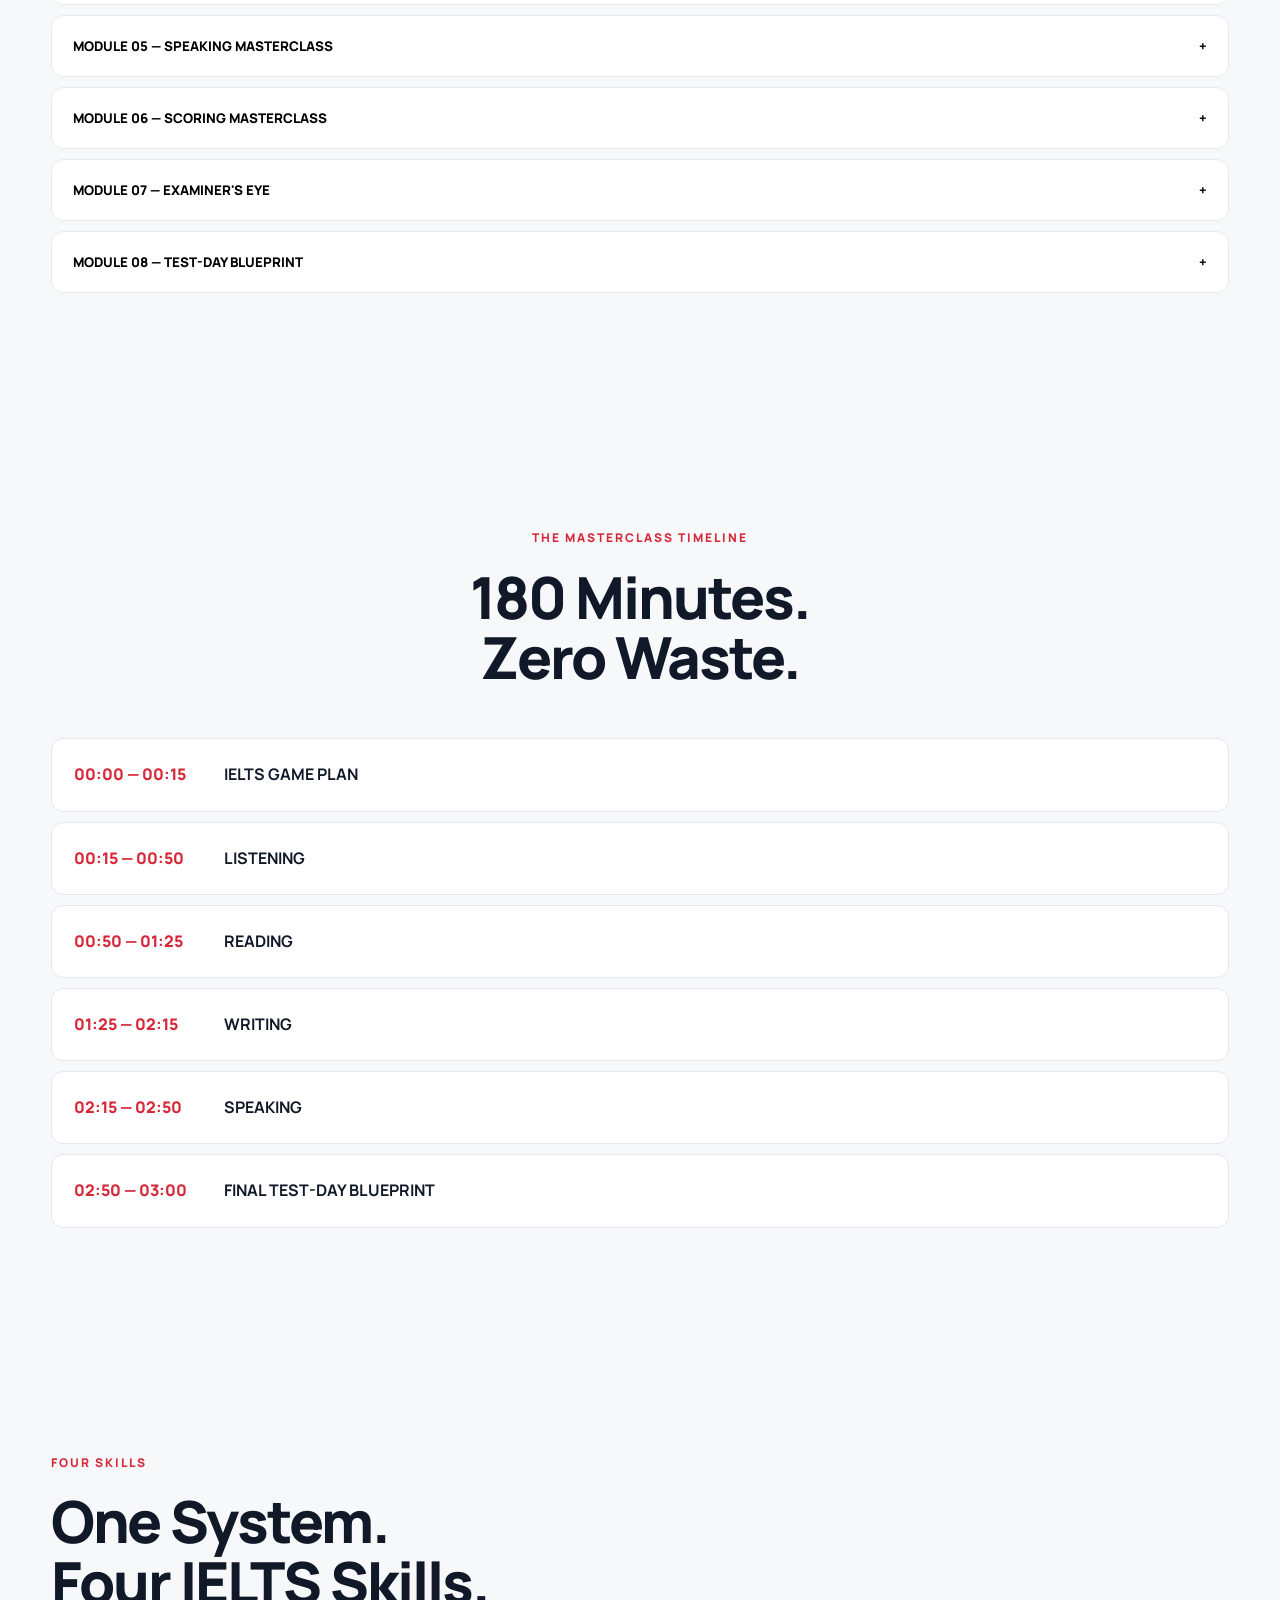
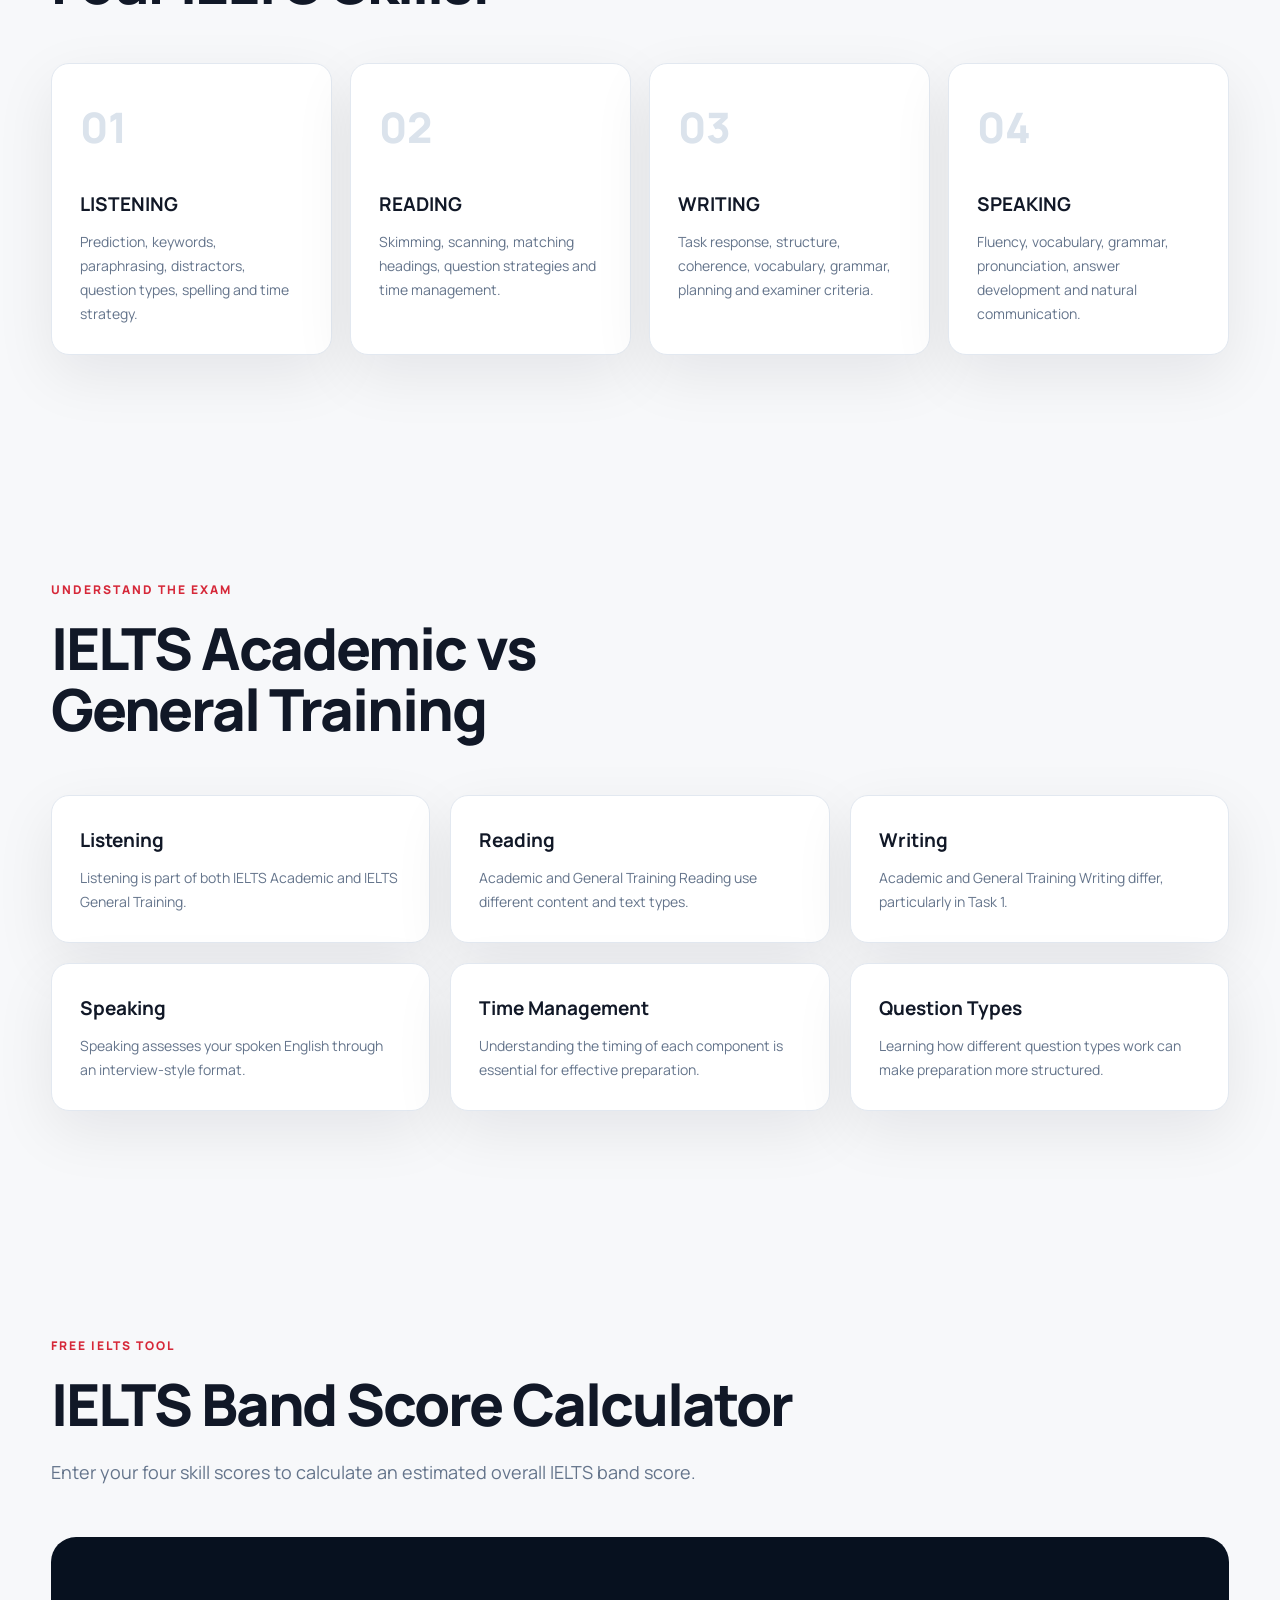
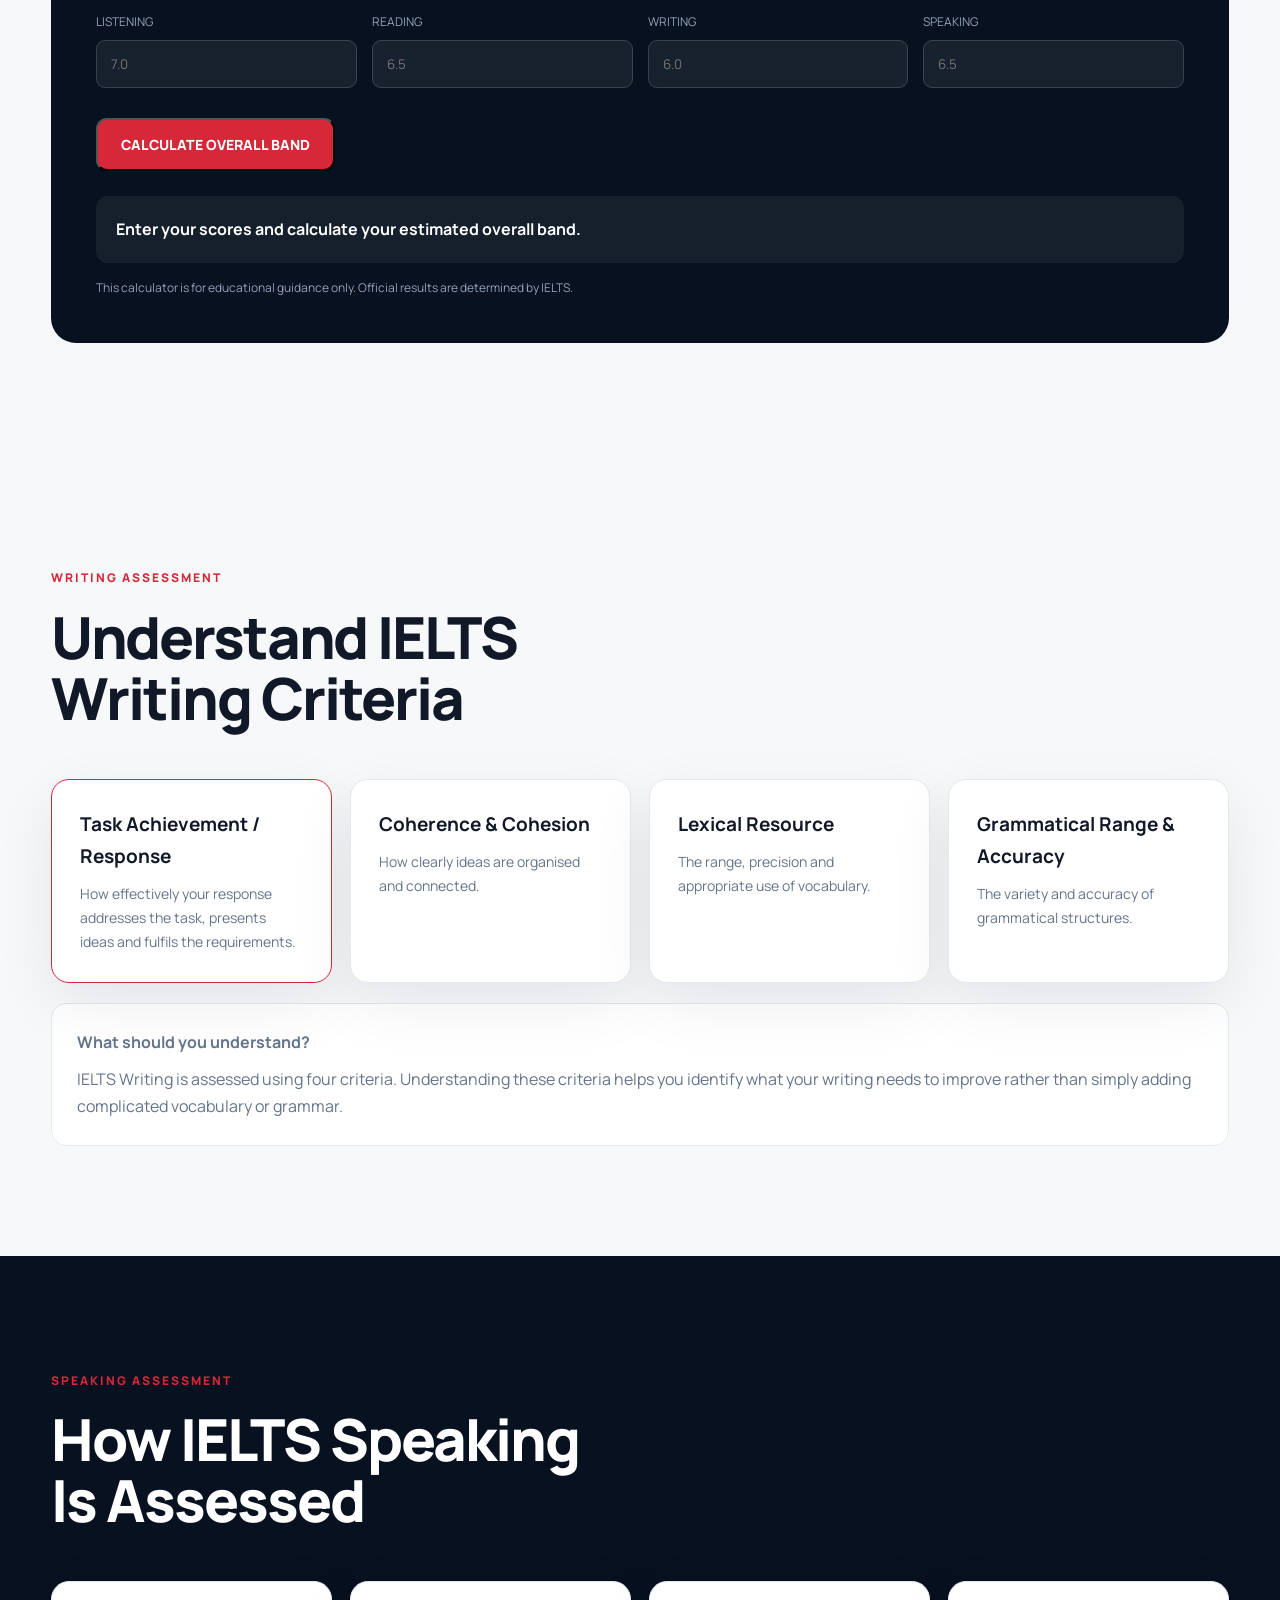
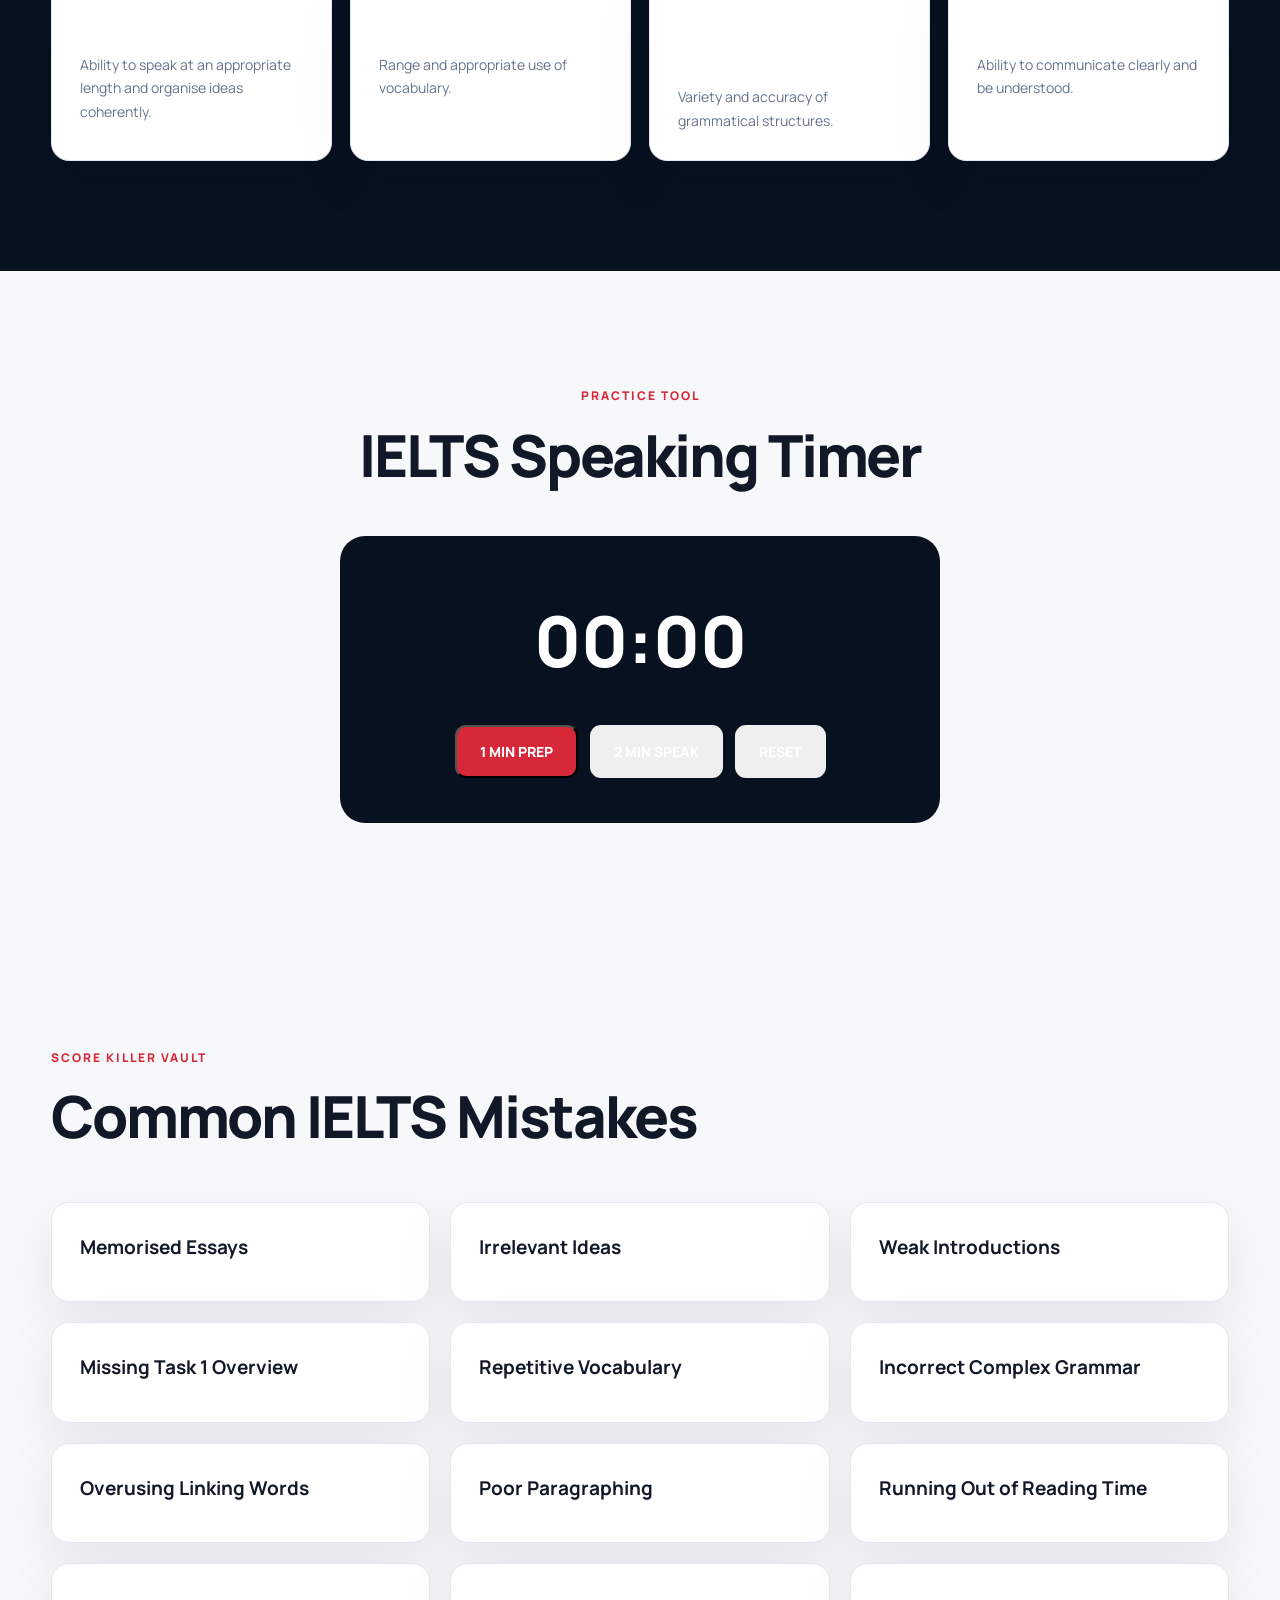
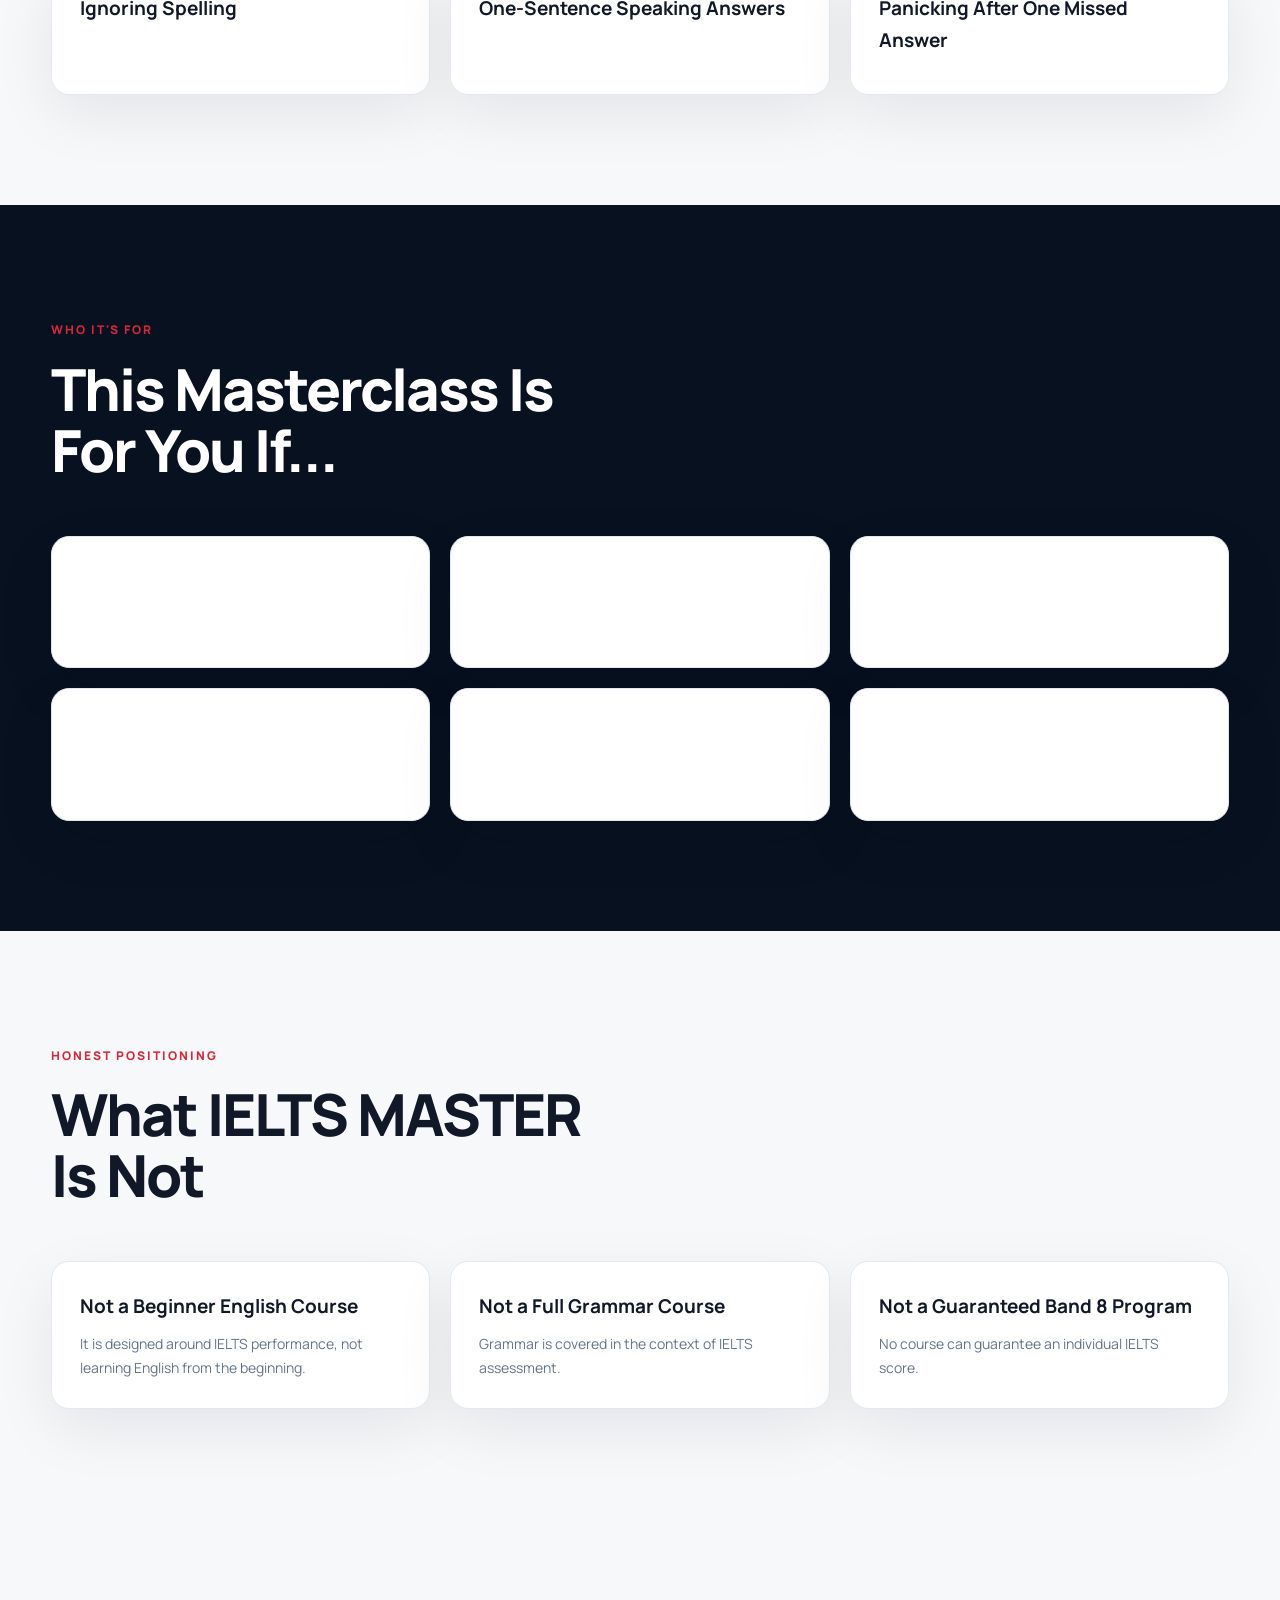
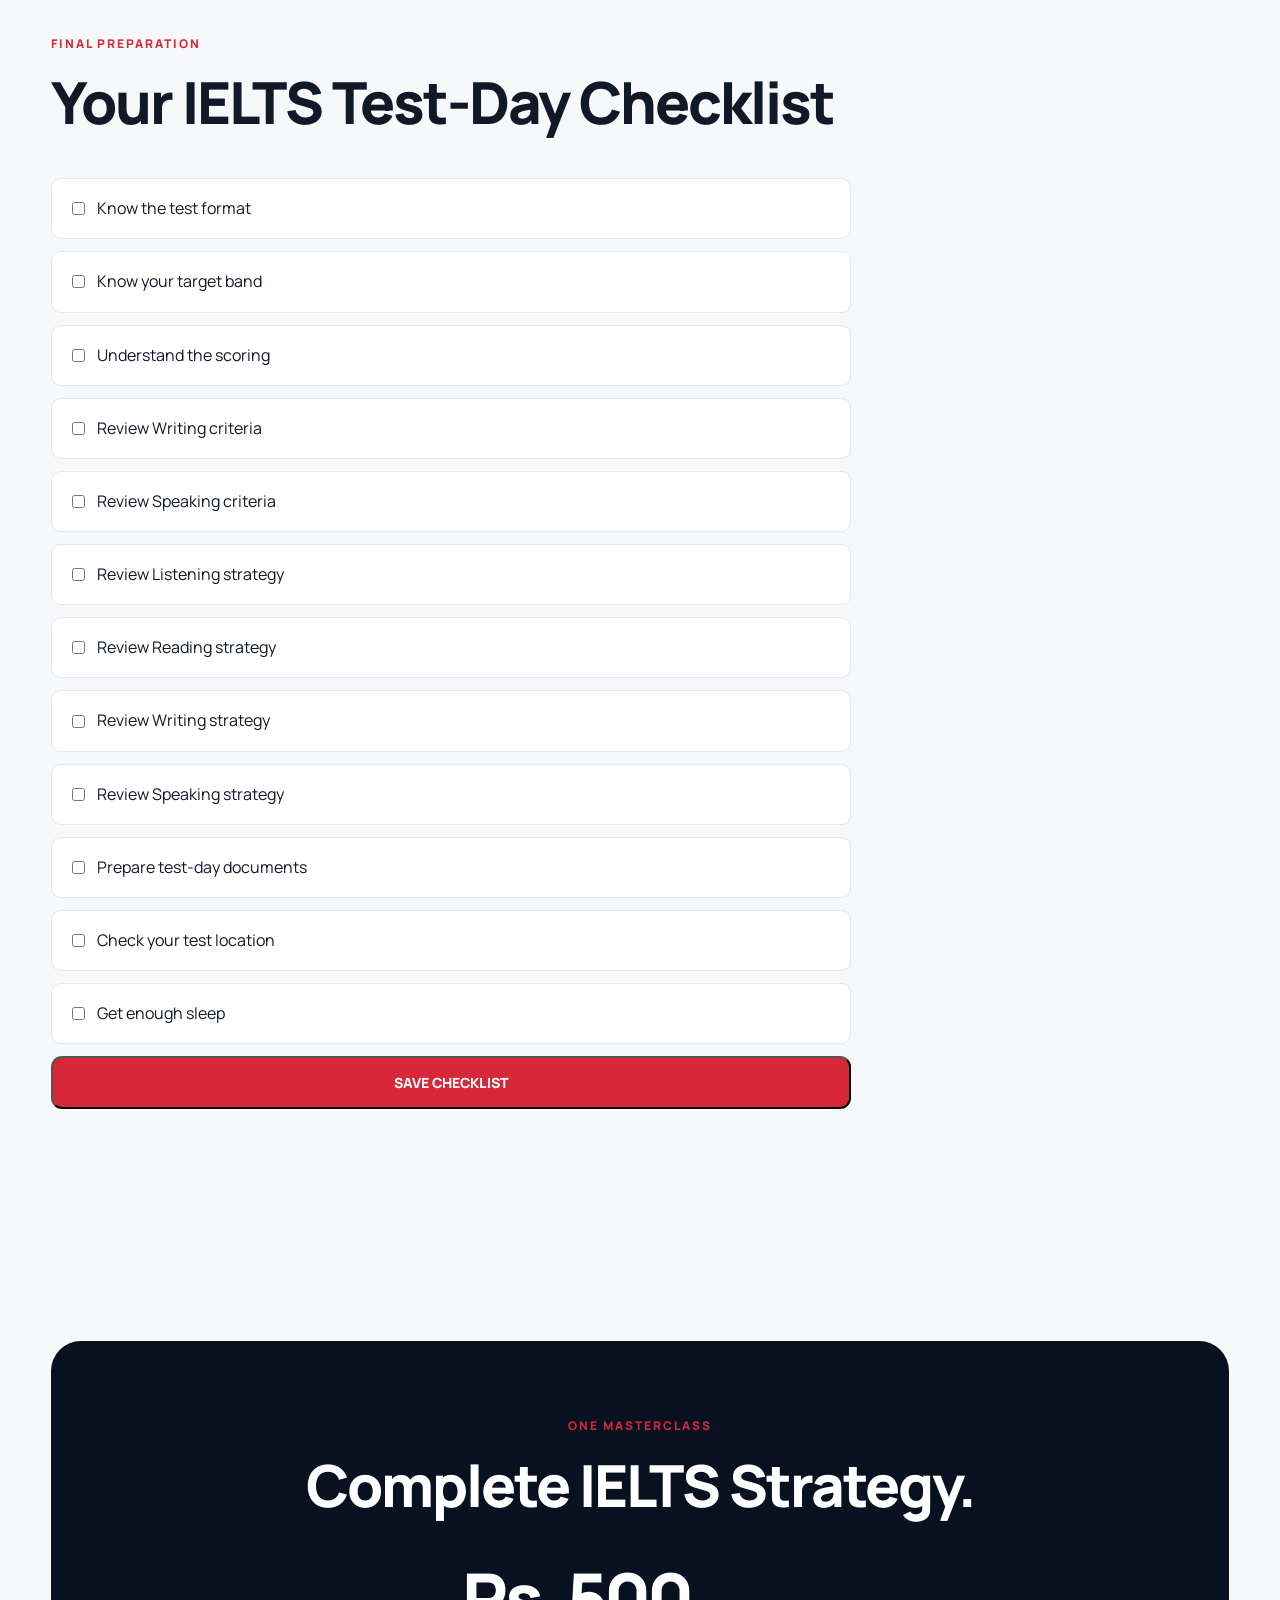
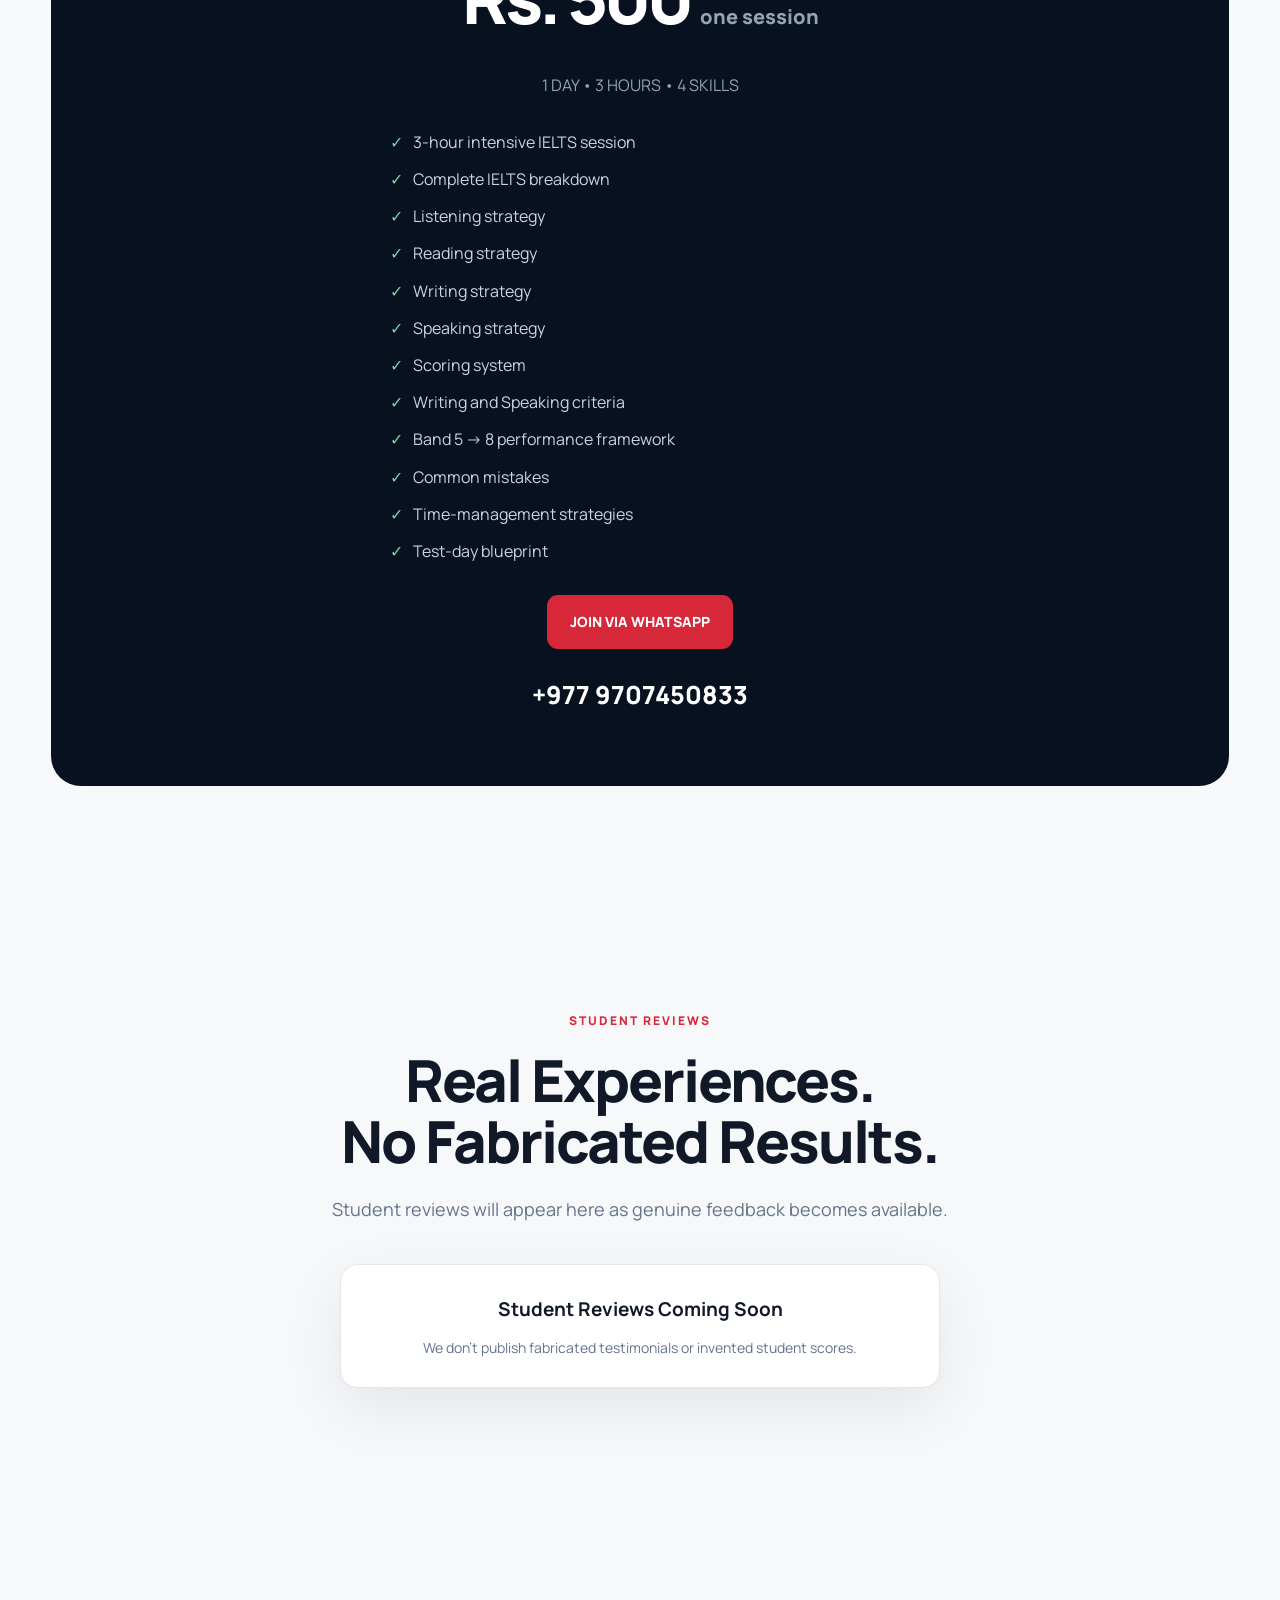
==== commit 0962c718: "Update index.html" ====
--- a/index.html
+++ b/index.html
@@ -2,92 +2,151 @@
 <html lang="en">
 <head>
   <meta charset="UTF-8">
+
   <meta name="viewport" content="width=device-width, initial-scale=1.0">
-  <title>IELTS Strategy Masterclass Nepal | Online IELTS Preparation</title>
-
-  <!-- Google Search Console Verification -->
-  <meta name="google-site-verification" content="KUk1BWvpc7FkH9nBtjTTP6Vm0QsynYZ5Ma7dCumiK1g" />
-
-  <!-- Google AdSense Verification Code -->
-  <script async src="https://pagead2.googlesyndication.com/pagead/js/adsbygoogle.js?client=ca-pub-9570180880209507"
-       crossorigin="anonymous"></script>
-
-  <!-- Google Analytics Tag -->
-  <script async src="https://www.googletagmanager.com/gtag/js?id=G-HHFP1HKR3T"></script>
-  <script>
-    window.dataLayer = window.dataLayer || [];
-    function gtag(){dataLayer.push(arguments);}
-    gtag('js', new Date());
-
-    gtag('config', 'G-HHFP1HKR3T');
-  </script>
-</head>
-
-  <!-- 2. CookieHub Consent Banner -->
-  <script src="https://cdn.cookiehub.eu/c2/ac7562be.js"></script>
-  <script type="text/javascript">
-    document.addEventListener("DOMContentLoaded", function(event) {
-      var cpm = {};
-      window.cookiehub.load(cpm);
-    });
-  </script>
-
-  <!-- 3. Google Analytics Tag (gtag.js) -->
-  <script async src="https://www.googletagmanager.com/gtag/js?id=G-HHFP1HKR3T"></script>
-  <script>
-    gtag('js', new Date());
-    gtag('config', 'G-HHFP1HKR3T');
-  </script>
-</head>
-<body>
-
-</body>
-</html>
-
-  <!-- SEO PRIMARY META TAGS -->
-  <title>IELTS Master Pro Nepal | Strategy Masterclass — Rs. 500</title>
-  <meta name="title" content="IELTS Master Pro Nepal | Strategy Masterclass — Rs. 500">
-  <meta name="description" content="Master the IELTS exam in Nepal with strategic guidance across Listening, Reading, Writing, and Speaking. Features official band calculator, examiner criteria breakdowns, and enrollment for Rs. 500.">
-  <meta name="keywords" content="IELTS course Nepal, IELTS masterclass Nepal, IELTS band calculator, IELTS writing criteria, IELTS speaking criteria, IELTS preparation Butwal Kathmandu Nepal, IELTS Band 7 strategy">
-  <meta name="robots" content="index, follow">
-  <meta name="language" content="English">
-  <meta name="author" content="IELTS Master Pro Nepal">
-  <link rel="canonical" href="https://ieltsmasterpro.com/">
-
-  <!-- OPEN GRAPH / FACEBOOK / WHATSAPP SEO -->
+
+  <!-- =========================
+       PRIMARY SEO
+  ========================== -->
+
+  <title>IELTS Online Class in Nepal | IELTS Preparation Course — Rs. 500</title>
+
+  <meta
+    name="description"
+    content="Looking for an IELTS online class in Nepal? IELTS MASTER is a focused 3-hour IELTS preparation masterclass covering Listening, Reading, Writing, Speaking, scoring criteria, practical strategies and test-day preparation for Rs. 500."
+  >
+
+  <meta
+    name="robots"
+    content="index, follow, max-image-preview:large"
+  >
+
+  <meta
+    name="author"
+    content="IELTS MASTER"
+  >
+
+  <meta
+    name="theme-color"
+    content="#07111F"
+  >
+
+  <link
+    rel="canonical"
+    href="https://ielts-rho-six.vercel.app/"
+  >
+
+  <!-- =========================
+       GOOGLE SEARCH CONSOLE
+  ========================== -->
+
+  <meta
+    name="google-site-verification"
+    content="KUk1BWvpc7FkH9nBtjTTP6Vm0QsynYZ5Ma7dCumiK1g"
+  >
+
+  <!-- =========================
+       FAVICON
+  ========================== -->
+
+  <link rel="icon" href="/favicon.png">
+
+  <!-- =========================
+       OPEN GRAPH
+  ========================== -->
+
   <meta property="og:type" content="website">
-  <meta property="og:url" content="https://ieltsmasterpro.com/">
-  <meta property="og:title" content="IELTS Master Pro Nepal | Strategy Masterclass — Rs. 500">
-  <meta property="og:description" content="Unlock Band 7.5+ strategies for Listening, Reading, Writing & Speaking. Includes official IELTS Band Calculator & Examiner Scoring Criteria. Full masterclass only Rs. 500.">
-  <meta property="og:image" content="https://ieltsmasterpro.com/og-image.jpg">
-  <meta property="og:locale" content="en_US">
-
-  <!-- TWITTER SEO -->
-  <meta property="twitter:card" content="summary_large_image">
-  <meta property="twitter:url" content="https://ieltsmasterpro.com/">
-  <meta property="twitter:title" content="IELTS Master Pro Nepal | Strategy Masterclass — Rs. 500">
-  <meta property="twitter:description" content="Master the IELTS exam with strategic guidance across all 4 modules. Full intensive course for Rs. 500 in Nepal.">
-  <meta property="twitter:image" content="https://ieltsmasterpro.com/og-image.jpg">
-
-  <!-- SCHEMA.ORG STRUCTURED DATA (JSON-LD FOR SEO) -->
+
+  <meta
+    property="og:url"
+    content="https://ielts-rho-six.vercel.app/"
+  >
+
+  <meta
+    property="og:title"
+    content="IELTS Online Class in Nepal | IELTS MASTER"
+  >
+
+  <meta
+    property="og:description"
+    content="A focused 3-hour IELTS masterclass covering Listening, Reading, Writing, Speaking, scoring criteria, practical strategies and test-day preparation. Join for Rs. 500."
+  >
+
+  <meta
+    property="og:image"
+    content="https://ielts-rho-six.vercel.app/og-image.jpg"
+  >
+
+  <meta
+    property="og:image:alt"
+    content="IELTS MASTER — Online IELTS Preparation in Nepal"
+  >
+
+  <meta
+    property="og:site_name"
+    content="IELTS MASTER"
+  >
+
+  <meta property="og:locale" content="en_NP">
+
+  <!-- =========================
+       TWITTER
+  ========================== -->
+
+  <meta name="twitter:card" content="summary_large_image">
+
+  <meta
+    name="twitter:title"
+    content="IELTS Online Class in Nepal | IELTS MASTER"
+  >
+
+  <meta
+    name="twitter:description"
+    content="Prepare smarter for IELTS with a focused 3-hour masterclass covering all four skills, scoring criteria, practical strategies and test-day preparation."
+  >
+
+  <meta
+    name="twitter:image"
+    content="https://ielts-rho-six.vercel.app/og-image.jpg"
+  >
+
+  <!-- =========================
+       FONT
+  ========================== -->
+
+  <link rel="preconnect" href="https://fonts.googleapis.com">
+
+  <link
+    rel="preconnect"
+    href="https://fonts.gstatic.com"
+    crossorigin
+  >
+
+  <link
+    href="https://fonts.googleapis.com/css2?family=Manrope:wght@400;500;600;700;800&display=swap"
+    rel="stylesheet"
+  >
+
+  <!-- =========================
+       COURSE STRUCTURED DATA
+  ========================== -->
+
   <script type="application/ld+json">
   {
     "@context": "https://schema.org",
     "@type": "Course",
-    "name": "IELTS Master Pro Intensive Strategy Masterclass",
-    "description": "Comprehensive IELTS preparation masterclass covering Listening, Reading, Writing, and Speaking modules with examiner criteria and band score optimization strategies.",
+    "name": "IELTS MASTER Course",
+    "description": "A focused 3-hour online IELTS preparation masterclass for students in Nepal covering Listening, Reading, Writing, Speaking, scoring criteria, practical strategies, common mistakes and test-day preparation.",
     "provider": {
       "@type": "Organization",
-      "name": "IELTS Master Pro Nepal",
-      "sameAs": "https://ieltsmasterpro.com"
+      "name": "IELTS MASTER",
+      "url": "https://ielts-rho-six.vercel.app/"
     },
     "offers": {
       "@type": "Offer",
       "price": "500",
       "priceCurrency": "NPR",
-      "category": "Educational Course",
-      "availability": "https://schema.org/InStock",
-      "url": "https://wa.me/9779707450833"
+      "availability": "https://schema.org/InStock"
     },
     "hasCourseInstance": {
       "@type": "CourseInstance",
@@ -97,36 +156,48 @@
   }
   </script>
 
+  <!-- =========================
+       WEBSITE STRUCTURED DATA
+  ========================== -->
+
+  <script type="application/ld+json">
+  {
+    "@context": "https://schema.org",
+    "@type": "WebSite",
+    "name": "IELTS MASTER",
+    "url": "https://ielts-rho-six.vercel.app/",
+    "description": "IELTS online class and preparation resources for students in Nepal."
+  }
+  </script>
+
+  <!-- =========================
+       CSS
+  ========================== -->
+
   <style>
-    /* CSS RESET & RED/WHITE SQUIRCLE GLASS VARIABLES */
+
     :root {
-      --bg-dark: #0a0a0c;
-      --bg-surface: #121216;
-      --red-primary: #dc2626;
-      --red-accent: #ef4444;
-      --red-bright: #ff3b30;
-      --red-glow: rgba(220, 38, 38, 0.35);
-      --red-glass-border: rgba(239, 68, 68, 0.25);
-      
-      --white-pure: #ffffff;
-      --white-sub: #f1f5f9;
-      --text-muted: #94a3b8;
-      --text-sub: #cbd5e1;
-      
-      /* Squircle Glassmorphism Tokens */
-      --glass-bg: rgba(20, 20, 26, 0.65);
-      --glass-card: rgba(255, 255, 255, 0.03);
-      --glass-border: rgba(255, 255, 255, 0.12);
-      --glass-border-hover: rgba(239, 68, 68, 0.5);
-      --glass-shadow: 0 12px 40px 0 rgba(0, 0, 0, 0.6);
-      --radius-squircle: 20px;
-      --radius-btn: 12px;
+      --navy: #07111F;
+      --blue: #163B65;
+      --red: #D62839;
+      --red-dark: #b51f30;
+
+      --background: #F7F8FA;
+      --white: #FFFFFF;
+
+      --text: #111827;
+      --muted: #64748B;
+
+      --border: #E2E8F0;
+
+      --radius: 18px;
+      --shadow: 0 20px 60px rgba(7, 17, 31, 0.08);
     }
 
     * {
-      box-sizing: border-box;
       margin: 0;
       padding: 0;
+      box-sizing: border-box;
     }
 
     html {
@@ -134,906 +205,2969 @@
     }
 
     body {
-      background-color: var(--bg-dark);
-      background-image: 
-        radial-gradient(circle at 15% 15%, rgba(220, 38, 38, 0.12) 0%, transparent 40%),
-        radial-gradient(circle at 85% 85%, rgba(220, 38, 38, 0.08) 0%, transparent 40%);
-      background-attachment: fixed;
-      color: var(--white-pure);
-      font-family: system-ui, -apple-system, BlinkMacSystemFont, 'SF Pro Display', 'Segoe UI', Roboto, Helvetica, Arial, sans-serif;
-      line-height: 1.6;
-      padding-bottom: 75px;
+      font-family: "Manrope", sans-serif;
+      background: var(--background);
+      color: var(--text);
+      line-height: 1.7;
+      overflow-x: hidden;
+    }
+
+    a {
+      text-decoration: none;
+      color: inherit;
+    }
+
+    button,
+    input {
+      font-family: inherit;
+    }
+
+    img {
+      max-width: 100%;
+      display: block;
     }
 
     .container {
-      max-width: 1140px;
-      margin: 0 auto;
-      padding: 0 20px;
-    }
-
-    a {
-      color: inherit;
-      text-decoration: none;
-    }
-
-    /* SQUIRCLE GLASS COMPONENT */
-    .glass-squircle {
-      background: var(--glass-card);
-      backdrop-filter: blur(20px);
-      -webkit-backdrop-filter: blur(20px);
-      border: 1px solid var(--glass-border);
-      border-radius: var(--radius-squircle);
-      box-shadow: var(--glass-shadow);
-      transition: all 0.3s cubic-bezier(0.16, 1, 0.3, 1);
-    }
-
-    .glass-squircle:hover {
-      border-color: var(--glass-border-hover);
-      box-shadow: 0 12px 30px var(--red-glow);
-    }
-
-    /* TYPOGRAPHY & BUTTONS */
+      width: min(1180px, 92%);
+      margin: auto;
+    }
+
+    .section {
+      padding: 110px 0;
+    }
+
+    .dark {
+      background: var(--navy);
+      color: white;
+    }
+
     .eyebrow {
-      font-size: 11px;
+      display: inline-block;
+      font-size: 12px;
       font-weight: 800;
       letter-spacing: 2px;
-      color: var(--red-accent);
-      text-transform: uppercase;
-      display: block;
-      margin-bottom: 8px;
+      color: var(--red);
+      margin-bottom: 18px;
     }
 
     .section-title {
-      font-size: 34px;
-      font-weight: 900;
-      color: var(--white-pure);
-      margin-bottom: 12px;
-      letter-spacing: -0.5px;
+      font-size: clamp(34px, 5vw, 58px);
+      line-height: 1.05;
+      letter-spacing: -2px;
+      margin-bottom: 22px;
+      font-weight: 800;
     }
 
     .section-subtitle {
-      font-size: 16px;
-      color: var(--text-muted);
-      max-width: 650px;
-      margin: 0 auto 36px auto;
-    }
-
-    .text-center { text-align: center; }
-    .text-red { color: var(--red-accent); }
+      color: var(--muted);
+      max-width: 720px;
+      font-size: 18px;
+    }
+
+    .text-center {
+      text-align: center;
+    }
+
+    /* =========================
+       ANNOUNCEMENT
+    ========================== */
+
+    .announcement {
+      background: var(--navy);
+      color: white;
+      padding: 9px 15px;
+      font-size: 12px;
+      font-weight: 700;
+    }
+
+    .announcement-inner {
+      display: flex;
+      justify-content: space-between;
+      align-items: center;
+      gap: 20px;
+    }
+
+    .announcement a {
+      color: white;
+    }
+
+    /* =========================
+       NAVBAR
+    ========================== */
+
+    nav {
+      position: sticky;
+      top: 0;
+      z-index: 1000;
+      background: rgba(255,255,255,.94);
+      backdrop-filter: blur(15px);
+      border-bottom: 1px solid var(--border);
+    }
+
+    .nav-inner {
+      height: 76px;
+      display: flex;
+      align-items: center;
+      justify-content: space-between;
+    }
+
+    .logo {
+      font-weight: 800;
+      font-size: 20px;
+      letter-spacing: -1px;
+    }
+
+    .logo span {
+      color: var(--red);
+    }
+
+    .nav-links {
+      display: flex;
+      align-items: center;
+      gap: 28px;
+      font-size: 14px;
+      font-weight: 600;
+    }
+
+    .nav-links a:hover {
+      color: var(--red);
+    }
+
+    .nav-cta {
+      background: var(--red);
+      color: white;
+      padding: 11px 18px;
+      border-radius: 10px;
+      font-weight: 800;
+    }
+
+    .menu-btn {
+      display: none;
+      border: 0;
+      background: transparent;
+      font-size: 25px;
+      cursor: pointer;
+    }
+
+    /* =========================
+       HERO
+    ========================== */
+
+    .hero {
+      background:
+        radial-gradient(
+          circle at 80% 30%,
+          rgba(22,59,101,.18),
+          transparent 35%
+        ),
+        var(--navy);
+
+      color: white;
+      padding: 110px 0 100px;
+    }
+
+    .hero-grid {
+      display: grid;
+      grid-template-columns: 1.05fr .95fr;
+      align-items: center;
+      gap: 70px;
+    }
+
+    .hero h1 {
+      font-size: clamp(48px, 7vw, 82px);
+      line-height: .98;
+      letter-spacing: -4px;
+      margin-bottom: 28px;
+    }
+
+    .hero h1 span {
+      color: #e9eef5;
+    }
+
+    .hero p {
+      color: #b8c4d4;
+      font-size: 18px;
+      max-width: 680px;
+      margin-bottom: 28px;
+    }
+
+    .hero-meta {
+      display: flex;
+      flex-wrap: wrap;
+      gap: 10px;
+      margin-bottom: 30px;
+    }
+
+    .hero-meta span {
+      padding: 9px 13px;
+      border: 1px solid rgba(255,255,255,.15);
+      border-radius: 100px;
+      font-size: 12px;
+      font-weight: 700;
+    }
+
+    .hero-meta strong {
+      background: var(--red);
+      border-color: var(--red);
+    }
+
+    .buttons {
+      display: flex;
+      gap: 12px;
+      flex-wrap: wrap;
+    }
 
     .btn {
       display: inline-flex;
       align-items: center;
       justify-content: center;
+      padding: 15px 23px;
+      border-radius: 11px;
+      font-size: 14px;
       font-weight: 800;
+      transition: .25s ease;
+      cursor: pointer;
+    }
+
+    .btn-red {
+      background: var(--red);
+      color: white;
+    }
+
+    .btn-red:hover {
+      background: var(--red-dark);
+      transform: translateY(-2px);
+    }
+
+    .btn-outline {
+      color: white;
+      border: 1px solid rgba(255,255,255,.25);
+    }
+
+    .btn-outline:hover {
+      background: white;
+      color: var(--navy);
+    }
+
+    .hero-note {
+      font-size: 12px !important;
+      color: #94a3b8 !important;
+      margin-top: 18px;
+    }
+
+    /* SCORE DASHBOARD */
+
+    .score-dashboard {
+      background: rgba(255,255,255,.06);
+      border: 1px solid rgba(255,255,255,.13);
+      border-radius: 25px;
+      padding: 28px;
+      box-shadow: 0 30px 80px rgba(0,0,0,.3);
+    }
+
+    .score-header {
+      display: flex;
+      justify-content: space-between;
+      margin-bottom: 25px;
+    }
+
+    .score-header small {
+      color: #94a3b8;
+    }
+
+    .score-header strong {
+      font-size: 18px;
+    }
+
+    .score-list {
+      display: grid;
+      gap: 13px;
+    }
+
+    .score-row {
+      display: grid;
+      grid-template-columns: 100px 1fr 45px;
+      gap: 12px;
+      align-items: center;
+    }
+
+    .score-row span {
       font-size: 13px;
-      letter-spacing: 0.5px;
-      padding: 14px 28px;
-      border-radius: var(--radius-btn);
-      cursor: pointer;
-      transition: all 0.25s ease;
-      border: none;
-      text-transform: uppercase;
-    }
-
-    .btn-red {
-      background: linear-gradient(135deg, var(--red-primary), var(--red-accent));
-      color: var(--white-pure);
-      box-shadow: 0 4px 20px var(--red-glow);
-    }
-    .btn-red:hover {
-      background: linear-gradient(135deg, var(--red-accent), var(--red-bright));
-      transform: translateY(-2px);
-      box-shadow: 0 6px 25px rgba(239, 68, 68, 0.5);
-    }
-
-    .btn-white {
-      background: var(--white-pure);
-      color: var(--bg-dark);
-      font-weight: 900;
-    }
-    .btn-white:hover {
-      background: var(--white-sub);
-      transform: translateY(-2px);
-      box-shadow: 0 6px 20px rgba(255, 255, 255, 0.3);
-    }
-
-    .btn-ghost {
-      background: transparent;
-      border: 1px solid var(--glass-border);
-      color: var(--white-pure);
-    }
-    .btn-ghost:hover {
-      border-color: var(--red-accent);
-      background: rgba(255, 255, 255, 0.05);
-      color: var(--white-pure);
-    }
-
-    .btn-large {
-      padding: 16px 36px;
-      font-size: 14px;
-    }
-
-    .btn-full { width: 100%; }
-
-    .badge-red {
-      background: var(--red-primary);
-      color: var(--white-pure);
-      padding: 4px 10px;
-      font-size: 10px;
-      font-weight: 800;
-      letter-spacing: 1px;
-      border-radius: 6px;
-      text-transform: uppercase;
-    }
-
-    /* 1. ANNOUNCEMENT BAR */
-    .announcement-bar {
-      background: rgba(18, 18, 22, 0.95);
-      border-bottom: 1px solid var(--red-glass-border);
-      padding: 10px 0;
-      font-size: 12px;
-      font-weight: 700;
-    }
-
-    .announcement-content {
+      color: #cbd5e1;
+    }
+
+    .score-bar {
+      height: 7px;
+      background: rgba(255,255,255,.1);
+      border-radius: 100px;
+      overflow: hidden;
+    }
+
+    .score-bar div {
+      height: 100%;
+      background: white;
+      border-radius: inherit;
+    }
+
+    .overall {
+      margin-top: 25px;
+      padding-top: 22px;
+      border-top: 1px solid rgba(255,255,255,.1);
       display: flex;
       justify-content: space-between;
       align-items: center;
+    }
+
+    .overall-number {
+      font-size: 48px;
+      font-weight: 800;
+    }
+
+    /* =========================
+       CARDS
+    ========================== */
+
+    .grid-3 {
+      display: grid;
+      grid-template-columns: repeat(3,1fr);
+      gap: 20px;
+      margin-top: 55px;
+    }
+
+    .grid-4 {
+      display: grid;
+      grid-template-columns: repeat(4,1fr);
+      gap: 18px;
+      margin-top: 50px;
+    }
+
+    .card {
+      background: white;
+      border: 1px solid var(--border);
+      border-radius: var(--radius);
+      padding: 28px;
+      box-shadow: var(--shadow);
+    }
+
+    .card h3 {
+      font-size: 19px;
+      margin-bottom: 10px;
+    }
+
+    .card p {
+      color: var(--muted);
+      font-size: 14px;
+    }
+
+    .number {
+      font-size: 12px;
+      font-weight: 800;
+      color: var(--red);
+      margin-bottom: 20px;
+    }
+
+    /* =========================
+       SEO CONTENT
+    ========================== */
+
+    .seo-content {
+      max-width: 850px;
+      margin: 50px auto 0;
+      font-size: 17px;
+    }
+
+    .seo-content p {
+      margin-bottom: 20px;
+      color: var(--muted);
+    }
+
+    /* =========================
+       BAND SLIDER
+    ========================== */
+
+    .band-box {
+      margin-top: 55px;
+      background: var(--navy);
+      color: white;
+      padding: 40px;
+      border-radius: 25px;
+    }
+
+    .band-buttons {
+      display: flex;
+      gap: 10px;
+      margin-bottom: 35px;
       flex-wrap: wrap;
-      gap: 10px;
-    }
-
-    .announcement-link {
-      color: var(--white-pure);
+    }
+
+    .band-buttons button {
+      width: 55px;
+      height: 55px;
+      border-radius: 50%;
+      border: 1px solid rgba(255,255,255,.15);
+      background: rgba(255,255,255,.05);
+      color: white;
+      cursor: pointer;
       font-weight: 800;
-      display: inline-flex;
-      align-items: center;
-      gap: 4px;
-    }
-    .announcement-link:hover { color: var(--red-accent); text-decoration: underline; }
-
-    /* 2. NAVBAR */
-    .navbar {
-      position: sticky;
-      top: 0;
-      z-index: 100;
-      background: rgba(10, 10, 12, 0.85);
-      backdrop-filter: blur(20px);
-      -webkit-backdrop-filter: blur(20px);
-      border-bottom: 1px solid var(--glass-border);
-      padding: 16px 0;
-    }
-
-    .nav-container {
+    }
+
+    .band-buttons button.active {
+      background: var(--red);
+      border-color: var(--red);
+    }
+
+    #bandTitle {
+      font-size: 35px;
+      margin-bottom: 12px;
+    }
+
+    #bandDescription {
+      color: #b8c4d4;
+      max-width: 750px;
+    }
+
+    /* =========================
+       CURRICULUM
+    ========================== */
+
+    .accordion {
+      margin-top: 50px;
+    }
+
+    .module {
+      background: white;
+      border: 1px solid var(--border);
+      margin-bottom: 10px;
+      border-radius: 13px;
+      overflow: hidden;
+    }
+
+    .module button {
+      width: 100%;
+      border: 0;
+      background: white;
+      padding: 21px;
+      text-align: left;
       display: flex;
       justify-content: space-between;
+      font-weight: 800;
+      cursor: pointer;
+    }
+
+    .module-content {
+      display: none;
+      padding: 0 21px 21px;
+      color: var(--muted);
+    }
+
+    .module.open .module-content {
+      display: block;
+    }
+
+    /* =========================
+       SKILLS
+    ========================== */
+
+    .skill-card {
+      min-height: 280px;
+    }
+
+    .skill-card .skill-number {
+      font-size: 42px;
+      font-weight: 800;
+      color: #dbe3ec;
+      margin-bottom: 25px;
+    }
+
+    /* =========================
+       CALCULATOR
+    ========================== */
+
+    .calculator {
+      background: var(--navy);
+      color: white;
+      padding: 45px;
+      border-radius: 25px;
+      margin-top: 50px;
+    }
+
+    .calc-grid {
+      display: grid;
+      grid-template-columns: repeat(4,1fr);
+      gap: 15px;
+      margin: 30px 0;
+    }
+
+    .calc-input label {
+      display: block;
+      font-size: 12px;
+      color: #94a3b8;
+      margin-bottom: 7px;
+    }
+
+    .calc-input input {
+      width: 100%;
+      padding: 14px;
+      border-radius: 9px;
+      border: 1px solid rgba(255,255,255,.15);
+      background: rgba(255,255,255,.07);
+      color: white;
+      outline: none;
+    }
+
+    .calc-result {
+      margin-top: 25px;
+      padding: 20px;
+      background: rgba(255,255,255,.06);
+      border-radius: 12px;
+      font-weight: 700;
+    }
+
+    /* =========================
+       CRITERIA
+    ========================== */
+
+    .criteria-card {
+      cursor: pointer;
+      transition: .25s ease;
+    }
+
+    .criteria-card:hover {
+      transform: translateY(-5px);
+    }
+
+    .criteria-card.active {
+      border-color: var(--red);
+    }
+
+    .criteria-detail {
+      margin-top: 20px;
+      padding: 25px;
+      background: white;
+      border: 1px solid var(--border);
+      border-radius: 15px;
+      color: var(--muted);
+    }
+
+    /* =========================
+       TIMELINE
+    ========================== */
+
+    .timeline {
+      margin-top: 50px;
+      display: grid;
+      gap: 10px;
+    }
+
+    .timeline-item {
+      display: grid;
+      grid-template-columns: 150px 1fr;
+      background: white;
+      border: 1px solid var(--border);
+      padding: 22px;
+      border-radius: 12px;
+    }
+
+    .timeline-time {
+      color: var(--red);
+      font-weight: 800;
+    }
+
+    /* =========================
+       CHECKLIST
+    ========================== */
+
+    .checklist {
+      margin-top: 45px;
+      display: grid;
+      gap: 12px;
+      max-width: 800px;
+    }
+
+    .check-item {
+      background: white;
+      border: 1px solid var(--border);
+      padding: 16px 20px;
+      border-radius: 10px;
+    }
+
+    .check-item label {
+      display: flex;
+      gap: 12px;
       align-items: center;
     }
 
-    .brand-logo {
+    /* =========================
+       PRICING
+    ========================== */
+
+    .pricing {
+      background: var(--navy);
+      color: white;
+      text-align: center;
+      border-radius: 30px;
+      padding: 70px 30px;
+    }
+
+    .price {
+      font-size: 70px;
+      font-weight: 800;
+      letter-spacing: -4px;
+      margin: 15px 0;
+    }
+
+    .price span {
       font-size: 20px;
-      font-weight: 900;
-      letter-spacing: 0.5px;
-      color: var(--white-pure);
-      display: flex;
-      align-items: center;
-      gap: 8px;
-    }
-
-    .brand-badge {
-      background: var(--red-primary);
-      color: var(--white-pure);
-      font-size: 10px;
-      padding: 2px 8px;
-      border-radius: 6px;
-    }
-
-    .nav-links {
-      display: flex;
+      letter-spacing: 0;
+      color: #94a3b8;
+    }
+
+    .price-list {
+      max-width: 500px;
+      margin: 30px auto;
+      text-align: left;
+      display: grid;
+      gap: 10px;
+    }
+
+    .price-list li {
       list-style: none;
-      gap: 28px;
-    }
-
-    .nav-link {
-      font-size: 13px;
-      font-weight: 700;
-      color: var(--text-muted);
-      transition: color 0.2s;
-    }
-    .nav-link:hover { color: var(--white-pure); }
-
-    .nav-actions {
-      display: flex;
-      align-items: center;
-      gap: 16px;
-    }
-
-    .mobile-menu-toggle {
-      display: none;
-      background: none;
-      border: none;
-      color: var(--white-pure);
-      font-size: 24px;
-      cursor: pointer;
-    }
-
-    /* 3. HERO SECTION */
-    .hero-section {
-      padding: 60px 0;
-    }
-
-    .hero-glass-container {
-      padding: 48px;
-      background: linear-gradient(135deg, rgba(30, 15, 20, 0.6), rgba(15, 15, 20, 0.85));
-      border-color: rgba(239, 68, 68, 0.2);
-    }
-
-    .hero-grid {
-      display: grid;
-      grid-template-columns: 1.2fr 0.8fr;
-      gap: 40px;
-      align-items: center;
-    }
-
-    .hero-content h1 {
-      font-size: 46px;
-      font-weight: 900;
-      line-height: 1.1;
-      margin: 16px 0;
-      color: var(--white-pure);
-    }
-
-    .hero-sub {
-      font-size: 16px;
-      color: var(--text-sub);
-      margin-bottom: 28px;
-    }
-
-    .hero-price-tag {
-      display: flex;
-      gap: 16px;
-      margin-bottom: 28px;
-    }
-
-    .hero-ctas {
-      display: flex;
-      gap: 16px;
-      flex-wrap: wrap;
-      margin-bottom: 20px;
-    }
-
-    .hero-dashboard {
-      padding: 28px;
-      background: rgba(0, 0, 0, 0.4);
-      border: 1px solid var(--red-glass-border);
-    }
-
-    .hero-scores-grid {
-      display: grid;
-      grid-template-columns: 1fr 1fr;
-      gap: 12px;
-      margin: 20px 0;
-    }
-
-    .score-card {
-      padding: 16px;
-      text-align: center;
-    }
-    .score-card .label { font-size: 11px; color: var(--text-muted); font-weight: 800; }
-    .score-card .val { font-size: 22px; font-weight: 900; color: var(--red-accent); display: block; margin-top: 4px; }
-
-    /* SECTIONS COMMON */
-    .section {
-      padding: 60px 0;
-      border-bottom: 1px solid var(--glass-border);
-    }
-
-    /* 4. BAND CALCULATOR */
-    .calc-box {
-      max-width: 760px;
-      margin: 0 auto;
-      padding: 36px;
-      border-color: rgba(239, 68, 68, 0.2);
-    }
-
-    .calc-inputs-grid {
-      display: grid;
-      grid-template-columns: repeat(auto-fit, minmax(140px, 1fr));
-      gap: 16px;
-      margin-bottom: 24px;
-    }
-
-    .calc-group label {
-      display: block;
-      font-size: 11px;
+      color: #cbd5e1;
+    }
+
+    .price-list li::before {
+      content: "✓";
+      color: #7dd3a8;
+      margin-right: 10px;
+    }
+
+    /* =========================
+       FAQ
+    ========================== */
+
+    .faq {
+      max-width: 850px;
+      margin: 50px auto 0;
+    }
+
+    .faq-item {
+      background: white;
+      border: 1px solid var(--border);
+      border-radius: 12px;
+      margin-bottom: 10px;
+      overflow: hidden;
+    }
+
+    .faq-question {
+      width: 100%;
+      padding: 20px;
+      border: 0;
+      background: white;
+      text-align: left;
       font-weight: 800;
-      color: var(--text-muted);
-      margin-bottom: 8px;
-      letter-spacing: 1px;
-    }
-
-    .calc-input-field {
-      width: 100%;
-      background: rgba(255, 255, 255, 0.05);
-      border: 1px solid var(--glass-border);
-      border-radius: 12px;
-      color: var(--white-pure);
-      padding: 14px;
-      font-size: 20px;
-      font-weight: 900;
-      text-align: center;
-      transition: all 0.2s;
-    }
-
-    .calc-input-field:focus {
-      outline: none;
-      border-color: var(--red-accent);
-      box-shadow: 0 0 16px var(--red-glow);
-    }
-
-    .calc-display {
-      padding: 24px;
-      text-align: center;
-      background: rgba(220, 38, 38, 0.08);
-      border: 1px solid var(--red-primary);
-    }
-
-    /* 5. EXAMINER CRITERIA GRID */
-    .criteria-tab-grid {
-      display: grid;
-      grid-template-columns: repeat(auto-fit, minmax(250px, 1fr));
-      gap: 20px;
-      margin-top: 20px;
-    }
-
-    .criteria-box {
-      padding: 24px;
-      border-left: 4px solid var(--red-primary);
-    }
-
-    .criteria-box.white-box {
-      border-left-color: var(--white-pure);
-    }
-
-    /* 6. MODULE ACCORDION */
-    .curriculum-accordion {
-      display: flex;
-      flex-direction: column;
-      gap: 14px;
-      max-width: 900px;
-      margin: 0 auto;
-    }
-
-    .module-item {
-      padding: 0;
-      overflow: hidden;
-    }
-
-    .module-summary {
-      padding: 20px 24px;
-      font-weight: 800;
-      font-size: 15px;
       cursor: pointer;
       display: flex;
       justify-content: space-between;
-      align-items: center;
-      list-style: none;
-      color: var(--white-pure);
-    }
-
-    .module-summary::-webkit-details-marker { display: none; }
-
-    .module-body {
-      padding: 0 24px 20px 24px;
-      border-top: 1px solid var(--glass-border);
+    }
+
+    .faq-answer {
+      display: none;
+      padding: 0 20px 20px;
+      color: var(--muted);
+    }
+
+    .faq-item.open .faq-answer {
+      display: block;
+    }
+
+    /* =========================
+       FINAL CTA
+    ========================== */
+
+    .final-cta {
+      background: var(--navy);
+      color: white;
+      text-align: center;
+      padding: 120px 20px;
+    }
+
+    .final-cta h2 {
+      font-size: clamp(42px, 7vw, 76px);
+      line-height: 1;
+      letter-spacing: -3px;
+      margin-bottom: 25px;
+    }
+
+    .phone {
+      display: block;
+      font-size: 25px;
+      font-weight: 800;
+      margin-top: 25px;
+    }
+
+    .copy-btn {
+      margin-top: 15px;
+      background: transparent;
+      border: 1px solid rgba(255,255,255,.2);
+      color: white;
+      padding: 10px 16px;
+      border-radius: 8px;
+      cursor: pointer;
+    }
+
+    /* =========================
+       FOOTER
+    ========================== */
+
+    footer {
+      background: #030914;
+      color: white;
+      padding: 60px 0 100px;
+    }
+
+    footer p {
+      color: #94a3b8;
+      max-width: 700px;
+      font-size: 13px;
       margin-top: 10px;
-      padding-top: 16px;
-    }
-
-    .module-tags-grid {
+    }
+
+    .footer-links {
       display: flex;
       flex-wrap: wrap;
-      gap: 10px;
-    }
-
-    .module-tag {
-      background: rgba(255, 255, 255, 0.05);
-      border: 1px solid var(--glass-border);
-      padding: 6px 14px;
-      font-size: 12px;
-      font-weight: 700;
-      border-radius: 8px;
-      color: var(--text-sub);
-    }
-
-    /* 7. BAND PROGRESSION TABS */
-    .band-selector-tabs {
-      display: flex;
-      gap: 10px;
-      justify-content: center;
-      margin-bottom: 24px;
-      flex-wrap: wrap;
-    }
-
-    .band-tab-btn {
-      background: rgba(255, 255, 255, 0.04);
-      border: 1px solid var(--glass-border);
-      color: var(--text-muted);
-      padding: 10px 22px;
-      font-weight: 800;
+      gap: 18px;
+      margin: 30px 0;
       font-size: 13px;
-      border-radius: 12px;
-      cursor: pointer;
-      transition: all 0.2s;
-    }
-
-    .band-tab-btn.active {
-      background: var(--red-primary);
-      color: var(--white-pure);
-      border-color: var(--red-primary);
-      box-shadow: 0 4px 15px var(--red-glow);
-    }
-
-    /* FLOATING & STICKY JOIN BARS */
-    .floating-join-bar {
+    }
+
+    /* =========================
+       FLOATING WHATSAPP
+    ========================== */
+
+    .whatsapp {
       position: fixed;
-      bottom: 20px;
-      right: 20px;
-      z-index: 999;
-      display: flex;
-      gap: 16px;
-      align-items: center;
-      background: rgba(18, 18, 22, 0.95);
-      backdrop-filter: blur(20px);
-      padding: 12px 20px;
-      border: 1px solid var(--red-glass-border);
-      border-radius: var(--radius-squircle);
-      box-shadow: 0 10px 30px rgba(0, 0, 0, 0.8);
-    }
-
-    .floating-whatsapp {
-      position: fixed;
-      bottom: 20px;
-      left: 20px;
-      z-index: 999;
-      width: 52px;
-      height: 52px;
-      background: #25d366;
-      border-radius: 16px;
+      right: 22px;
+      bottom: 22px;
+      width: 58px;
+      height: 58px;
+      border-radius: 50%;
+      background: #25D366;
+      color: white;
       display: flex;
       align-items: center;
       justify-content: center;
-      font-size: 26px;
-      box-shadow: 0 6px 20px rgba(0, 0, 0, 0.5);
-      transition: transform 0.2s;
-    }
-    .floating-whatsapp:hover { transform: scale(1.08); }
-
-    .sticky-mobile-cta {
+      font-size: 25px;
+      z-index: 2000;
+      box-shadow: 0 10px 30px rgba(0,0,0,.25);
+      animation: pulse 2.5s infinite;
+    }
+
+    @keyframes pulse {
+      0%,100% {
+        box-shadow: 0 10px 30px rgba(0,0,0,.25);
+      }
+
+      50% {
+        box-shadow: 0 10px 35px rgba(37,211,102,.35);
+      }
+    }
+
+    /* =========================
+       MOBILE CTA
+    ========================== */
+
+    .mobile-cta {
       display: none;
-      position: fixed;
-      bottom: 0;
-      left: 0;
-      right: 0;
-      z-index: 998;
-      background: var(--bg-surface);
-      padding: 12px 16px;
-      border-top: 1px solid var(--red-glass-border);
-    }
-
-    /* RESPONSIVE MEDIA QUERIES */
-    @media (max-width: 868px) {
-      .hero-grid { grid-template-columns: 1fr; }
-      .hero-content h1 { font-size: 34px; }
-      .hero-glass-container { padding: 24px; }
-      .nav-links { display: none; }
-      .mobile-menu-toggle { display: block; }
-      .floating-join-bar { display: none; }
-      .sticky-mobile-cta { display: block; }
-    }
+    }
+
+    /* =========================
+       MOBILE
+    ========================== */
+
+    @media(max-width:900px) {
+
+      .nav-links {
+        display: none;
+        position: absolute;
+        top: 76px;
+        left: 0;
+        right: 0;
+        background: white;
+        padding: 25px;
+        flex-direction: column;
+        border-bottom: 1px solid var(--border);
+      }
+
+      .nav-links.active {
+        display: flex;
+      }
+
+      .menu-btn {
+        display: block;
+      }
+
+      .hero-grid {
+        grid-template-columns: 1fr;
+      }
+
+      .grid-4 {
+        grid-template-columns: repeat(2,1fr);
+      }
+
+      .grid-3 {
+        grid-template-columns: 1fr;
+      }
+
+      .calc-grid {
+        grid-template-columns: repeat(2,1fr);
+      }
+
+      .mobile-cta {
+        display: block;
+        position: fixed;
+        bottom: 0;
+        left: 0;
+        right: 0;
+        background: white;
+        border-top: 1px solid var(--border);
+        padding: 10px;
+        z-index: 1500;
+      }
+
+      .mobile-cta a {
+        display: block;
+        text-align: center;
+        background: var(--red);
+        color: white;
+        padding: 13px;
+        border-radius: 9px;
+        font-weight: 800;
+        font-size: 13px;
+      }
+
+      .whatsapp {
+        bottom: 75px;
+      }
+    }
+
+    @media(max-width:600px) {
+
+      .section {
+        padding: 75px 0;
+      }
+
+      .announcement-inner {
+        justify-content: center;
+      }
+
+      .announcement-inner span {
+        display: none;
+      }
+
+      .hero {
+        padding: 75px 0;
+      }
+
+      .hero h1 {
+        font-size: 48px;
+      }
+
+      .score-dashboard {
+        padding: 22px;
+      }
+
+      .score-row {
+        grid-template-columns: 75px 1fr 35px;
+      }
+
+      .grid-4 {
+        grid-template-columns: 1fr;
+      }
+
+      .calc-grid {
+        grid-template-columns: 1fr;
+      }
+
+      .calculator {
+        padding: 25px;
+      }
+
+      .timeline-item {
+        grid-template-columns: 1fr;
+        gap: 5px;
+      }
+
+      .pricing {
+        padding: 50px 20px;
+      }
+
+      .price {
+        font-size: 55px;
+      }
+
+      .final-cta {
+        padding: 80px 20px;
+      }
+    }
+
+    @media(prefers-reduced-motion: reduce) {
+
+      *,
+      *::before,
+      *::after {
+        scroll-behavior: auto !important;
+        animation: none !important;
+        transition: none !important;
+      }
+
+    }
+
   </style>
+
 </head>
+
 <body>
 
-  <!-- FLOATING JOIN BAR (DESKTOP) -->
-  <aside class="floating-join-bar glass-squircle" aria-label="Quick Enroll Bar">
+<!-- =========================================================
+     ANNOUNCEMENT
+========================================================= -->
+
+<div class="announcement">
+
+  <div class="container announcement-inner">
+
+    <span>
+      IELTS MASTER COURSE • 3 HOURS • Rs. 500
+    </span>
+
+    <a
+      href="https://wa.me/9779707450833?text=Hi%2C%20I%E2%80%99m%20interested%20in%20the%20IELTS%20Master%20Course%20for%20Rs.%20500.%20Please%20send%20me%20the%20enrollment%20details."
+      target="_blank"
+      rel="noopener"
+    >
+      JOIN VIA WHATSAPP →
+    </a>
+
+  </div>
+
+</div>
+
+
+<!-- =========================================================
+     NAVIGATION
+========================================================= -->
+
+<nav>
+
+  <div class="container nav-inner">
+
+    <a href="#" class="logo">
+      IELTS <span>MASTER</span>
+    </a>
+
+    <button
+      class="menu-btn"
+      id="menuBtn"
+      aria-label="Open navigation menu"
+    >
+      ☰
+    </button>
+
+    <div class="nav-links" id="navLinks">
+
+      <a href="#course">Course</a>
+
+      <a href="#format">IELTS Format</a>
+
+      <a href="#scoring">Scoring</a>
+
+      <a href="#skills">4 Skills</a>
+
+      <a href="#criteria">Band Criteria</a>
+
+      <a href="#faq">FAQ</a>
+
+      <a
+        class="nav-cta"
+        href="https://wa.me/9779707450833?text=Hi%2C%20I%E2%80%99m%20interested%20in%20joining%20the%20IELTS%20Master%20Course%20for%20Rs.%20500.%20Please%20send%20me%20the%20enrollment%20details."
+        target="_blank"
+        rel="noopener"
+      >
+        JOIN — Rs. 500
+      </a>
+
+    </div>
+
+  </div>
+
+</nav>
+
+
+<!-- =========================================================
+     HERO
+========================================================= -->
+
+<header class="hero">
+
+  <div class="container hero-grid">
+
     <div>
-      <div style="font-size: 10px; font-weight: 800; color: var(--text-muted);">SEATS AVAILABLE</div>
-      <div style="font-size: 15px; font-weight: 900; color: var(--white-pure);">Rs. 500 <span style="color:var(--red-accent); font-size:12px;">• FULL COURSE</span></div>
+
+      <span class="eyebrow">
+        ONLINE IELTS PREPARATION IN NEPAL
+      </span>
+
+      <h1>
+        IELTS ONLINE CLASS
+        <span>IN NEPAL.</span>
+      </h1>
+
+      <p>
+        A focused 3-hour IELTS preparation masterclass designed
+        to help you understand the test, scoring criteria,
+        examiner expectations, practical strategies and common
+        score-losing mistakes.
+      </p>
+
+      <div class="hero-meta">
+
+        <span>1 DAY</span>
+
+        <span>3 HOURS</span>
+
+        <span>4 SKILLS</span>
+
+        <span>COMPLETE STRATEGY</span>
+
+        <span><strong>Rs. 500</strong></span>
+
+      </div>
+
+      <div class="buttons">
+
+        <a
+          class="btn btn-red"
+          href="https://wa.me/9779707450833?text=Hi%2C%20I%E2%80%99m%20interested%20in%20joining%20the%20IELTS%20Master%20Course%20for%20Rs.%20500.%20Please%20send%20me%20the%20enrollment%20details."
+          target="_blank"
+          rel="noopener"
+        >
+          JOIN THE MASTER COURSE
+        </a>
+
+        <a
+          class="btn btn-outline"
+          href="#course"
+        >
+          EXPLORE THE COURSE ↓
+        </a>
+
+      </div>
+
+      <p class="hero-note">
+        Enrollment is handled directly through WhatsApp.
+        Message +977 9707450833 to reserve your place.
+      </p>
+
     </div>
-    <a href="https://wa.me/9779707450833?text=Hi%2C%20I%20want%20to%20JOIN%20the%20IELTS%20Master%20Course." target="_blank" class="btn btn-red" style="padding: 10px 20px; font-size: 12px;">
-      JOIN NOW →
+
+
+    <!-- SCORE DASHBOARD -->
+
+    <div class="score-dashboard">
+
+      <div class="score-header">
+
+        <div>
+          <small>UNDERSTAND YOUR PERFORMANCE</small>
+          <strong>IELTS SCORE VIEW</strong>
+        </div>
+
+        <span>→</span>
+
+      </div>
+
+      <div class="score-list">
+
+        <div class="score-row">
+          <span>Listening</span>
+          <div class="score-bar"><div style="width:78%"></div></div>
+          <strong>7.0</strong>
+        </div>
+
+        <div class="score-row">
+          <span>Reading</span>
+          <div class="score-bar"><div style="width:72%"></div></div>
+          <strong>6.5</strong>
+        </div>
+
+        <div class="score-row">
+          <span>Writing</span>
+          <div class="score-bar"><div style="width:67%"></div></div>
+          <strong>6.0</strong>
+        </div>
+
+        <div class="score-row">
+          <span>Speaking</span>
+          <div class="score-bar"><div style="width:72%"></div></div>
+          <strong>6.5</strong>
+        </div>
+
+      </div>
+
+      <div class="overall">
+
+        <div>
+          <small>OVERALL</small>
+          <div>Understand → Improve → Target Higher</div>
+        </div>
+
+        <div class="overall-number">6.5</div>
+
+      </div>
+
+    </div>
+
+  </div>
+
+</header>
+
+
+<!-- =========================================================
+     SEO INTRO
+========================================================= -->
+
+<section class="section" id="course">
+
+  <div class="container">
+
+    <div class="text-center">
+
+      <span class="eyebrow">
+        IELTS PREPARATION IN NEPAL
+      </span>
+
+      <h2 class="section-title">
+        A Smarter Way to Prepare for IELTS
+      </h2>
+
+      <p class="section-subtitle" style="margin:auto;">
+        Understand the test. Understand the scoring.
+        Learn how to approach the exam strategically.
+      </p>
+
+    </div>
+
+    <div class="seo-content">
+
+      <p>
+        IELTS MASTER is a focused online IELTS preparation course
+        designed for students in Nepal who want to understand how
+        the IELTS examination works and what stronger performance
+        looks like across different band levels.
+      </p>
+
+      <p>
+        The 3-hour masterclass covers all four IELTS skills:
+        <strong>Listening, Reading, Writing and Speaking</strong>,
+        together with scoring criteria, question strategies,
+        time management, common mistakes and test-day preparation.
+      </p>
+
+      <p>
+        If you are searching for an
+        <strong>IELTS online class in Nepal</strong>,
+        an <strong>IELTS preparation course</strong>, or a focused
+        <strong>IELTS masterclass</strong> before your examination,
+        IELTS MASTER provides a structured way to understand the
+        system and prepare more strategically.
+      </p>
+
+    </div>
+
+  </div>
+
+</section>
+
+
+<!-- =========================================================
+     WHY STUDENTS LOSE MARKS
+========================================================= -->
+
+<section class="section">
+
+  <div class="container">
+
+    <span class="eyebrow">THE PROBLEM</span>
+
+    <h2 class="section-title">
+      You Can Know English<br>
+      And Still Lose IELTS Marks.
+    </h2>
+
+    <div class="grid-3">
+
+      <div class="card">
+        <div class="number">01</div>
+        <h3>You Don't Know the Strategy</h3>
+        <p>
+          English ability and IELTS technique are not exactly the same.
+        </p>
+      </div>
+
+      <div class="card">
+        <div class="number">02</div>
+        <h3>You Don't Know the Criteria</h3>
+        <p>
+          Many candidates don't understand what examiners are actually assessing.
+        </p>
+      </div>
+
+      <div class="card">
+        <div class="number">03</div>
+        <h3>You Run Out of Time</h3>
+        <p>
+          A good answer cannot help if you do not complete the section.
+        </p>
+      </div>
+
+      <div class="card">
+        <div class="number">04</div>
+        <h3>You Don't Fully Develop Ideas</h3>
+        <p>
+          Especially important in IELTS Writing and Speaking.
+        </p>
+      </div>
+
+      <div class="card">
+        <div class="number">05</div>
+        <h3>You Make Avoidable Mistakes</h3>
+        <p>
+          Spelling, grammar, organisation, relevance and question misunderstanding can affect performance.
+        </p>
+      </div>
+
+      <div class="card">
+        <div class="number">06</div>
+        <h3>You Follow Random Advice</h3>
+        <p>
+          Conflicting tips can make IELTS preparation unnecessarily confusing.
+        </p>
+      </div>
+
+    </div>
+
+  </div>
+
+</section>
+
+
+<!-- =========================================================
+     SOLUTION
+========================================================= -->
+
+<section class="section dark">
+
+  <div class="container">
+
+    <span class="eyebrow">THE IELTS MASTER APPROACH</span>
+
+    <h2 class="section-title">
+      It's Not About Learning<br>
+      English From Zero.
+    </h2>
+
+    <p style="max-width:700px;color:#b8c4d4;font-size:18px;">
+      If you already have English knowledge, the goal is to understand
+      how to apply it specifically to IELTS.
+    </p>
+
+    <div class="grid-3">
+
+      <div class="card">
+        <h3>KNOW THE TEST</h3>
+        <p>Understand the structure, sections and question types.</p>
+      </div>
+
+      <div class="card">
+        <h3>UNDERSTAND THE SCORING</h3>
+        <p>Learn what the assessment criteria actually measure.</p>
+      </div>
+
+      <div class="card">
+        <h3>LEARN THE STRATEGY</h3>
+        <p>Approach different question types more deliberately.</p>
+      </div>
+
+      <div class="card">
+        <h3>RECOGNISE SCORE LOSSES</h3>
+        <p>Identify common mistakes that can reduce performance.</p>
+      </div>
+
+      <div class="card">
+        <h3>IMPROVE YOUR APPROACH</h3>
+        <p>Use practical techniques to prepare more effectively.</p>
+      </div>
+
+      <div class="card">
+        <h3>TARGET A HIGHER BAND</h3>
+        <p>Understand what stronger performance requires.</p>
+      </div>
+
+    </div>
+
+  </div>
+
+</section>
+
+
+<!-- =========================================================
+     BAND 5 → 8
+========================================================= -->
+
+<section class="section" id="scoring">
+
+  <div class="container">
+
+    <span class="eyebrow">BAND PROGRESSION</span>
+
+    <h2 class="section-title">
+      What Changes From<br>
+      Band 5 to Band 8?
+    </h2>
+
+    <p class="section-subtitle">
+      Explore how performance characteristics change across
+      different IELTS band levels.
+    </p>
+
+    <div class="band-box">
+
+      <div class="band-buttons">
+
+        <button class="band-btn active" data-band="5">5</button>
+        <button class="band-btn" data-band="6">6</button>
+        <button class="band-btn" data-band="7">7</button>
+        <button class="band-btn" data-band="8">8</button>
+
+      </div>
+
+      <h3 id="bandTitle">BAND 5</h3>
+
+      <p id="bandDescription">
+        Basic organisation, task response may be limited,
+        noticeable errors and limited vocabulary.
+      </p>
+
+    </div>
+
+    <p style="margin-top:20px;color:#64748B;font-size:13px;">
+      Your IELTS score depends on your individual English proficiency
+      and performance. This course teaches strategies and performance
+      differences to help you target stronger performance.
+    </p>
+
+  </div>
+
+</section>
+
+
+<!-- =========================================================
+     CURRICULUM
+========================================================= -->
+
+<section class="section" id="curriculum">
+
+  <div class="container">
+
+    <span class="eyebrow">THE COMPLETE CURRICULUM</span>
+
+    <h2 class="section-title">
+      Everything You Need<br>
+      For Final IELTS Preparation.
+    </h2>
+
+    <div class="accordion">
+
+      <div class="module">
+
+        <button>
+          MODULE 01 — IELTS MASTER PLAN
+          <span>+</span>
+        </button>
+
+        <div class="module-content">
+          IELTS structure, Academic vs General Training,
+          four components, time limits, question types,
+          band scale, overall score and how scoring works.
+        </div>
+
+      </div>
+
+
+      <div class="module">
+
+        <button>
+          MODULE 02 — LISTENING MASTERCLASS
+          <span>+</span>
+        </button>
+
+        <div class="module-content">
+          Four sections, predicting answers, keywords,
+          paraphrasing, distractors, multiple choice,
+          matching, maps, form completion, sentence completion,
+          spelling, numbers, names, missed answers and time strategy.
+        </div>
+
+      </div>
+
+
+      <div class="module">
+
+        <button>
+          MODULE 03 — READING MASTERCLASS
+          <span>+</span>
+        </button>
+
+        <div class="module-content">
+          Skimming, scanning, keywords, paraphrasing,
+          True/False/Not Given, Yes/No/Not Given,
+          matching headings, matching information,
+          multiple choice, sentence completion and time management.
+        </div>
+
+      </div>
+
+
+      <div class="module">
+
+        <button>
+          MODULE 04 — WRITING MASTERCLASS
+          <span>+</span>
+        </button>
+
+        <div class="module-content">
+          Task 1, Task 2, question analysis, planning,
+          structure, introduction, overview, position,
+          body paragraphs, examples, coherence, vocabulary,
+          grammar, paragraphing, common mistakes and examiner criteria.
+        </div>
+
+      </div>
+
+
+      <div class="module">
+
+        <button>
+          MODULE 05 — SPEAKING MASTERCLASS
+          <span>+</span>
+        </button>
+
+        <div class="module-content">
+          Part 1, Part 2, Part 3, fluency, vocabulary,
+          grammar, pronunciation, answer development,
+          extending answers, natural speaking and difficult questions.
+        </div>
+
+      </div>
+
+
+      <div class="module">
+
+        <button>
+          MODULE 06 — SCORING MASTERCLASS
+          <span>+</span>
+        </button>
+
+        <div class="module-content">
+          Band 5, Band 6, Band 7, Band 8, Band 9,
+          overall band, Listening score, Reading score,
+          Writing criteria and Speaking criteria.
+        </div>
+
+      </div>
+
+
+      <div class="module">
+
+        <button>
+          MODULE 07 — EXAMINER'S EYE
+          <span>+</span>
+        </button>
+
+        <div class="module-content">
+          Understand what examiners assess, why answers
+          receive different scores, what reduces scores
+          and what higher-band performance demonstrates.
+        </div>
+
+      </div>
+
+
+      <div class="module">
+
+        <button>
+          MODULE 08 — TEST-DAY BLUEPRINT
+          <span>+</span>
+        </button>
+
+        <div class="module-content">
+          Night-before preparation, morning preparation,
+          arrival, time management, staying calm,
+          handling mistakes and final checklist.
+        </div>
+
+      </div>
+
+    </div>
+
+  </div>
+
+</section>
+
+
+<!-- =========================================================
+     3 HOUR TIMELINE
+========================================================= -->
+
+<section class="section">
+
+  <div class="container">
+
+    <div class="text-center">
+
+      <span class="eyebrow">THE MASTERCLASS TIMELINE</span>
+
+      <h2 class="section-title">
+        180 Minutes.<br>
+        Zero Waste.
+      </h2>
+
+    </div>
+
+    <div class="timeline">
+
+      <div class="timeline-item">
+        <div class="timeline-time">00:00 — 00:15</div>
+        <strong>IELTS GAME PLAN</strong>
+      </div>
+
+      <div class="timeline-item">
+        <div class="timeline-time">00:15 — 00:50</div>
+        <strong>LISTENING</strong>
+      </div>
+
+      <div class="timeline-item">
+        <div class="timeline-time">00:50 — 01:25</div>
+        <strong>READING</strong>
+      </div>
+
+      <div class="timeline-item">
+        <div class="timeline-time">01:25 — 02:15</div>
+        <strong>WRITING</strong>
+      </div>
+
+      <div class="timeline-item">
+        <div class="timeline-time">02:15 — 02:50</div>
+        <strong>SPEAKING</strong>
+      </div>
+
+      <div class="timeline-item">
+        <div class="timeline-time">02:50 — 03:00</div>
+        <strong>FINAL TEST-DAY BLUEPRINT</strong>
+      </div>
+
+    </div>
+
+  </div>
+
+</section>
+
+
+<!-- =========================================================
+     4 SKILLS
+========================================================= -->
+
+<section class="section" id="skills">
+
+  <div class="container">
+
+    <span class="eyebrow">FOUR SKILLS</span>
+
+    <h2 class="section-title">
+      One System.<br>
+      Four IELTS Skills.
+    </h2>
+
+    <div class="grid-4">
+
+      <div class="card skill-card">
+        <div class="skill-number">01</div>
+        <h3>LISTENING</h3>
+        <p>
+          Prediction, keywords, paraphrasing, distractors,
+          question types, spelling and time strategy.
+        </p>
+      </div>
+
+      <div class="card skill-card">
+        <div class="skill-number">02</div>
+        <h3>READING</h3>
+        <p>
+          Skimming, scanning, matching headings,
+          question strategies and time management.
+        </p>
+      </div>
+
+      <div class="card skill-card">
+        <div class="skill-number">03</div>
+        <h3>WRITING</h3>
+        <p>
+          Task response, structure, coherence, vocabulary,
+          grammar, planning and examiner criteria.
+        </p>
+      </div>
+
+      <div class="card skill-card">
+        <div class="skill-number">04</div>
+        <h3>SPEAKING</h3>
+        <p>
+          Fluency, vocabulary, grammar, pronunciation,
+          answer development and natural communication.
+        </p>
+      </div>
+
+    </div>
+
+  </div>
+
+</section>
+
+
+<!-- =========================================================
+     IELTS FORMAT
+========================================================= -->
+
+<section class="section" id="format">
+
+  <div class="container">
+
+    <span class="eyebrow">UNDERSTAND THE EXAM</span>
+
+    <h2 class="section-title">
+      IELTS Academic vs<br>
+      General Training
+    </h2>
+
+    <div class="grid-3">
+
+      <div class="card">
+        <h3>Listening</h3>
+        <p>
+          Listening is part of both IELTS Academic and
+          IELTS General Training.
+        </p>
+      </div>
+
+      <div class="card">
+        <h3>Reading</h3>
+        <p>
+          Academic and General Training Reading use
+          different content and text types.
+        </p>
+      </div>
+
+      <div class="card">
+        <h3>Writing</h3>
+        <p>
+          Academic and General Training Writing differ,
+          particularly in Task 1.
+        </p>
+      </div>
+
+      <div class="card">
+        <h3>Speaking</h3>
+        <p>
+          Speaking assesses your spoken English through
+          an interview-style format.
+        </p>
+      </div>
+
+      <div class="card">
+        <h3>Time Management</h3>
+        <p>
+          Understanding the timing of each component
+          is essential for effective preparation.
+        </p>
+      </div>
+
+      <div class="card">
+        <h3>Question Types</h3>
+        <p>
+          Learning how different question types work
+          can make preparation more structured.
+        </p>
+      </div>
+
+    </div>
+
+  </div>
+
+</section>
+
+
+<!-- =========================================================
+     BAND CALCULATOR
+========================================================= -->
+
+<section class="section">
+
+  <div class="container">
+
+    <span class="eyebrow">FREE IELTS TOOL</span>
+
+    <h2 class="section-title">
+      IELTS Band Score Calculator
+    </h2>
+
+    <p class="section-subtitle">
+      Enter your four skill scores to calculate an estimated
+      overall IELTS band score.
+    </p>
+
+    <div class="calculator">
+
+      <div class="calc-grid">
+
+        <div class="calc-input">
+          <label>LISTENING</label>
+          <input id="listening" type="number" min="0" max="9" step="0.5" placeholder="7.0">
+        </div>
+
+        <div class="calc-input">
+          <label>READING</label>
+          <input id="reading" type="number" min="0" max="9" step="0.5" placeholder="6.5">
+        </div>
+
+        <div class="calc-input">
+          <label>WRITING</label>
+          <input id="writing" type="number" min="0" max="9" step="0.5" placeholder="6.0">
+        </div>
+
+        <div class="calc-input">
+          <label>SPEAKING</label>
+          <input id="speaking" type="number" min="0" max="9" step="0.5" placeholder="6.5">
+        </div>
+
+      </div>
+
+      <button
+        class="btn btn-red"
+        id="calculateBand"
+      >
+        CALCULATE OVERALL BAND
+      </button>
+
+      <div class="calc-result" id="calculatorResult">
+        Enter your scores and calculate your estimated overall band.
+      </div>
+
+      <p style="margin-top:15px;color:#94a3b8;font-size:12px;">
+        This calculator is for educational guidance only.
+        Official results are determined by IELTS.
+      </p>
+
+    </div>
+
+  </div>
+
+</section>
+
+
+<!-- =========================================================
+     WRITING CRITERIA
+========================================================= -->
+
+<section class="section" id="criteria">
+
+  <div class="container">
+
+    <span class="eyebrow">WRITING ASSESSMENT</span>
+
+    <h2 class="section-title">
+      Understand IELTS<br>
+      Writing Criteria
+    </h2>
+
+    <div class="grid-4 criteria-grid">
+
+      <div class="card criteria-card active">
+        <h3>Task Achievement / Response</h3>
+        <p>
+          How effectively your response addresses the task,
+          presents ideas and fulfils the requirements.
+        </p>
+      </div>
+
+      <div class="card criteria-card">
+        <h3>Coherence & Cohesion</h3>
+        <p>
+          How clearly ideas are organised and connected.
+        </p>
+      </div>
+
+      <div class="card criteria-card">
+        <h3>Lexical Resource</h3>
+        <p>
+          The range, precision and appropriate use of vocabulary.
+        </p>
+      </div>
+
+      <div class="card criteria-card">
+        <h3>Grammatical Range & Accuracy</h3>
+        <p>
+          The variety and accuracy of grammatical structures.
+        </p>
+      </div>
+
+    </div>
+
+    <div class="criteria-detail">
+
+      <strong>What should you understand?</strong>
+
+      <p style="margin-top:10px;">
+        IELTS Writing is assessed using four criteria.
+        Understanding these criteria helps you identify
+        what your writing needs to improve rather than
+        simply adding complicated vocabulary or grammar.
+      </p>
+
+    </div>
+
+  </div>
+
+</section>
+
+
+<!-- =========================================================
+     SPEAKING CRITERIA
+========================================================= -->
+
+<section class="section dark">
+
+  <div class="container">
+
+    <span class="eyebrow">SPEAKING ASSESSMENT</span>
+
+    <h2 class="section-title">
+      How IELTS Speaking<br>
+      Is Assessed
+    </h2>
+
+    <div class="grid-4">
+
+      <div class="card">
+        <h3>Fluency & Coherence</h3>
+        <p>
+          Ability to speak at an appropriate length and
+          organise ideas coherently.
+        </p>
+      </div>
+
+      <div class="card">
+        <h3>Lexical Resource</h3>
+        <p>
+          Range and appropriate use of vocabulary.
+        </p>
+      </div>
+
+      <div class="card">
+        <h3>Grammatical Range & Accuracy</h3>
+        <p>
+          Variety and accuracy of grammatical structures.
+        </p>
+      </div>
+
+      <div class="card">
+        <h3>Pronunciation</h3>
+        <p>
+          Ability to communicate clearly and be understood.
+        </p>
+      </div>
+
+    </div>
+
+  </div>
+
+</section>
+
+
+<!-- =========================================================
+     SPEAKING TIMER
+========================================================= -->
+
+<section class="section">
+
+  <div class="container text-center">
+
+    <span class="eyebrow">PRACTICE TOOL</span>
+
+    <h2 class="section-title">
+      IELTS Speaking Timer
+    </h2>
+
+    <div class="calculator" style="max-width:600px;margin-left:auto;margin-right:auto;">
+
+      <div
+        id="timer"
+        style="font-size:70px;font-weight:800;margin-bottom:25px;"
+      >
+        00:00
+      </div>
+
+      <div class="buttons" style="justify-content:center;">
+
+        <button
+          class="btn btn-red"
+          data-time="60"
+          id="oneMinute"
+        >
+          1 MIN PREP
+        </button>
+
+        <button
+          class="btn btn-outline"
+          id="twoMinute"
+        >
+          2 MIN SPEAK
+        </button>
+
+        <button
+          class="btn btn-outline"
+          id="resetTimer"
+        >
+          RESET
+        </button>
+
+      </div>
+
+    </div>
+
+  </div>
+
+</section>
+
+
+<!-- =========================================================
+     COMMON MISTAKES
+========================================================= -->
+
+<section class="section">
+
+  <div class="container">
+
+    <span class="eyebrow">SCORE KILLER VAULT</span>
+
+    <h2 class="section-title">
+      Common IELTS Mistakes
+    </h2>
+
+    <div class="grid-3">
+
+      <div class="card"><h3>Memorised Essays</h3></div>
+
+      <div class="card"><h3>Irrelevant Ideas</h3></div>
+
+      <div class="card"><h3>Weak Introductions</h3></div>
+
+      <div class="card"><h3>Missing Task 1 Overview</h3></div>
+
+      <div class="card"><h3>Repetitive Vocabulary</h3></div>
+
+      <div class="card"><h3>Incorrect Complex Grammar</h3></div>
+
+      <div class="card"><h3>Overusing Linking Words</h3></div>
+
+      <div class="card"><h3>Poor Paragraphing</h3></div>
+
+      <div class="card"><h3>Running Out of Reading Time</h3></div>
+
+      <div class="card"><h3>Ignoring Spelling</h3></div>
+
+      <div class="card"><h3>One-Sentence Speaking Answers</h3></div>
+
+      <div class="card"><h3>Panicking After One Missed Answer</h3></div>
+
+    </div>
+
+  </div>
+
+</section>
+
+
+<!-- =========================================================
+     WHO IT IS FOR
+========================================================= -->
+
+<section class="section dark">
+
+  <div class="container">
+
+    <span class="eyebrow">WHO IT'S FOR</span>
+
+    <h2 class="section-title">
+      This Masterclass Is<br>
+      For You If...
+    </h2>
+
+    <div class="grid-3">
+
+      <div class="card"><h3>✓ Your IELTS exam is approaching</h3></div>
+
+      <div class="card"><h3>✓ You already have basic/intermediate English</h3></div>
+
+      <div class="card"><h3>✓ You struggle with IELTS strategy</h3></div>
+
+      <div class="card"><h3>✓ You don't understand examiner scoring</h3></div>
+
+      <div class="card"><h3>✓ You want practical strategies</h3></div>
+
+      <div class="card"><h3>✓ You want a final intensive preparation session</h3></div>
+
+    </div>
+
+  </div>
+
+</section>
+
+
+<!-- =========================================================
+     NOT FOR
+========================================================= -->
+
+<section class="section">
+
+  <div class="container">
+
+    <span class="eyebrow">HONEST POSITIONING</span>
+
+    <h2 class="section-title">
+      What IELTS MASTER<br>
+      Is Not
+    </h2>
+
+    <div class="grid-3">
+
+      <div class="card">
+        <h3>Not a Beginner English Course</h3>
+        <p>
+          It is designed around IELTS performance,
+          not learning English from the beginning.
+        </p>
+      </div>
+
+      <div class="card">
+        <h3>Not a Full Grammar Course</h3>
+        <p>
+          Grammar is covered in the context of IELTS assessment.
+        </p>
+      </div>
+
+      <div class="card">
+        <h3>Not a Guaranteed Band 8 Program</h3>
+        <p>
+          No course can guarantee an individual IELTS score.
+        </p>
+      </div>
+
+    </div>
+
+  </div>
+
+</section>
+
+
+<!-- =========================================================
+     CHECKLIST
+========================================================= -->
+
+<section class="section">
+
+  <div class="container">
+
+    <span class="eyebrow">FINAL PREPARATION</span>
+
+    <h2 class="section-title">
+      Your IELTS Test-Day Checklist
+    </h2>
+
+    <div class="checklist">
+
+      <div class="check-item">
+        <label><input type="checkbox"> Know the test format</label>
+      </div>
+
+      <div class="check-item">
+        <label><input type="checkbox"> Know your target band</label>
+      </div>
+
+      <div class="check-item">
+        <label><input type="checkbox"> Understand the scoring</label>
+      </div>
+
+      <div class="check-item">
+        <label><input type="checkbox"> Review Writing criteria</label>
+      </div>
+
+      <div class="check-item">
+        <label><input type="checkbox"> Review Speaking criteria</label>
+      </div>
+
+      <div class="check-item">
+        <label><input type="checkbox"> Review Listening strategy</label>
+      </div>
+
+      <div class="check-item">
+        <label><input type="checkbox"> Review Reading strategy</label>
+      </div>
+
+      <div class="check-item">
+        <label><input type="checkbox"> Review Writing strategy</label>
+      </div>
+
+      <div class="check-item">
+        <label><input type="checkbox"> Review Speaking strategy</label>
+      </div>
+
+      <div class="check-item">
+        <label><input type="checkbox"> Prepare test-day documents</label>
+      </div>
+
+      <div class="check-item">
+        <label><input type="checkbox"> Check your test location</label>
+      </div>
+
+      <div class="check-item">
+        <label><input type="checkbox"> Get enough sleep</label>
+      </div>
+
+      <button class="btn btn-red" id="saveChecklist">
+        SAVE CHECKLIST
+      </button>
+
+      <p id="checkMessage"></p>
+
+    </div>
+
+  </div>
+
+</section>
+
+
+<!-- =========================================================
+     PRICING
+========================================================= -->
+
+<section class="section">
+
+  <div class="container">
+
+    <div class="pricing">
+
+      <span class="eyebrow">ONE MASTERCLASS</span>
+
+      <h2 class="section-title" style="color:white;">
+        Complete IELTS Strategy.
+      </h2>
+
+      <div class="price">
+        Rs. 500
+        <span>one session</span>
+      </div>
+
+      <p style="color:#94a3b8;">
+        1 DAY • 3 HOURS • 4 SKILLS
+      </p>
+
+      <ul class="price-list">
+
+        <li>3-hour intensive IELTS session</li>
+        <li>Complete IELTS breakdown</li>
+        <li>Listening strategy</li>
+        <li>Reading strategy</li>
+        <li>Writing strategy</li>
+        <li>Speaking strategy</li>
+        <li>Scoring system</li>
+        <li>Writing and Speaking criteria</li>
+        <li>Band 5 → 8 performance framework</li>
+        <li>Common mistakes</li>
+        <li>Time-management strategies</li>
+        <li>Test-day blueprint</li>
+
+      </ul>
+
+      <a
+        class="btn btn-red"
+        href="https://wa.me/9779707450833?text=Hi%2C%20I%E2%80%99d%20like%20to%20reserve%20my%20seat%20for%20the%20IELTS%20Master%20Course%20for%20Rs.%20500.%20Please%20send%20me%20the%20payment%20and%20course%20details."
+        target="_blank"
+        rel="noopener"
+      >
+        JOIN VIA WHATSAPP
+      </a>
+
+      <span class="phone">
+        +977 9707450833
+      </span>
+
+    </div>
+
+  </div>
+
+</section>
+
+
+<!-- =========================================================
+     TESTIMONIAL PLACEHOLDER
+========================================================= -->
+
+<section class="section">
+
+  <div class="container text-center">
+
+    <span class="eyebrow">STUDENT REVIEWS</span>
+
+    <h2 class="section-title">
+      Real Experiences.<br>
+      No Fabricated Results.
+    </h2>
+
+    <p class="section-subtitle" style="margin:auto;">
+      Student reviews will appear here as genuine feedback
+      becomes available.
+    </p>
+
+    <div class="card" style="max-width:600px;margin:40px auto;">
+      <h3>Student Reviews Coming Soon</h3>
+      <p>
+        We don't publish fabricated testimonials or invented
+        student scores.
+      </p>
+    </div>
+
+  </div>
+
+</section>
+
+
+<!-- =========================================================
+     FAQ
+========================================================= -->
+
+<section class="section" id="faq">
+
+  <div class="container">
+
+    <div class="text-center">
+
+      <span class="eyebrow">QUESTIONS</span>
+
+      <h2 class="section-title">
+        Frequently Asked Questions
+      </h2>
+
+    </div>
+
+    <div class="faq">
+
+      <div class="faq-item">
+
+        <button class="faq-question">
+          What is IELTS MASTER?
+          <span>+</span>
+        </button>
+
+        <div class="faq-answer">
+          IELTS MASTER is a focused IELTS preparation
+          masterclass designed around the IELTS test,
+          scoring criteria, strategies and common mistakes.
+        </div>
+
+      </div>
+
+
+      <div class="faq-item">
+
+        <button class="faq-question">
+          How long is the course?
+          <span>+</span>
+        </button>
+
+        <div class="faq-answer">
+          The masterclass is a 3-hour intensive session.
+        </div>
+
+      </div>
+
+
+      <div class="faq-item">
+
+        <button class="faq-question">
+          How much does it cost?
+          <span>+</span>
+        </button>
+
+        <div class="faq-answer">
+          The course price is Rs. 500.
+        </div>
+
+      </div>
+
+
+      <div class="faq-item">
+
+        <button class="faq-question">
+          How do I enroll?
+          <span>+</span>
+        </button>
+
+        <div class="faq-answer">
+          Contact IELTS MASTER directly through WhatsApp
+          at +977 9707450833 for enrollment instructions.
+        </div>
+
+      </div>
+
+
+      <div class="faq-item">
+
+        <button class="faq-question">
+          Is this a beginner English course?
+          <span>+</span>
+        </button>
+
+        <div class="faq-answer">
+          No. IELTS MASTER is an IELTS-focused
+          strategy and preparation masterclass.
+        </div>
+
+      </div>
+
+
+      <div class="faq-item">
+
+        <button class="faq-question">
+          Can this guarantee Band 8?
+          <span>+</span>
+        </button>
+
+        <div class="faq-answer">
+          No. IELTS MASTER does not guarantee an individual
+          IELTS score. Your result depends on your English
+          proficiency, preparation and performance on test day.
+        </div>
+
+      </div>
+
+
+      <div class="faq-item">
+
+        <button class="faq-question">
+          Is it suitable for Academic IELTS?
+          <span>+</span>
+        </button>
+
+        <div class="faq-answer">
+          Yes. The course covers IELTS concepts relevant
+          to Academic IELTS and explains the differences
+          between Academic and General Training where applicable.
+        </div>
+
+      </div>
+
+
+      <div class="faq-item">
+
+        <button class="faq-question">
+          Is it suitable for General Training?
+          <span>+</span>
+        </button>
+
+        <div class="faq-answer">
+          Yes. The course explains the relevant differences
+          between Academic and General Training.
+        </div>
+
+      </div>
+
+
+      <div class="faq-item">
+
+        <button class="faq-question">
+          How do I pay?
+          <span>+</span>
+        </button>
+
+        <div class="faq-answer">
+          Contact us through WhatsApp for enrollment
+          and payment instructions.
+        </div>
+
+      </div>
+
+    </div>
+
+  </div>
+
+</section>
+
+
+<!-- =========================================================
+     FINAL CTA
+========================================================= -->
+
+<section class="final-cta">
+
+  <div class="container">
+
+    <span class="eyebrow">
+      THE FINAL STEP BEFORE TEST DAY
+    </span>
+
+    <h2>
+      DON'T JUST TAKE IELTS.<br>
+      UNDERSTAND IT.
+    </h2>
+
+    <p style="color:#b8c4d4;max-width:650px;margin:auto;">
+      Master the structure. Understand the scoring.
+      Learn the strategies. Target stronger performance.
+    </p>
+
+    <div class="price">
+      Rs. 500
+    </div>
+
+    <a
+      class="btn btn-red"
+      href="https://wa.me/9779707450833?text=Hi%2C%20I%E2%80%99m%20ready%20to%20join%20the%20IELTS%20Master%20Course%20for%20Rs.%20500.%20Please%20tell%20me%20how%20to%20enroll."
+      target="_blank"
+      rel="noopener"
+    >
+      JOIN IELTS MASTER
     </a>
-  </aside>
-
-  <!-- FLOATING WHATSAPP CTA -->
-  <a href="https://wa.me/9779707450833?text=Hi%2C%20I%20have%20a%20question%20about%20the%20IELTS%20Master%20Course." class="floating-whatsapp" target="_blank" aria-label="Contact via WhatsApp">💬</a>
-
-  <!-- 1. ANNOUNCEMENT BAR -->
-  <header class="announcement-bar">
-    <div class="container announcement-content">
-      <div>
-        <span class="badge-red">LIMITED SEATS</span>
-        <span style="margin-left: 8px; color: var(--text-sub);">IELTS MASTER PRO • INTENSIVE STRATEGY MASTERCLASS • Rs. 500</span>
-      </div>
-      <a href="https://wa.me/9779707450833?text=Hi%2C%20I%20want%20to%20JOIN%20the%20IELTS%20Master%20Course." class="announcement-link" target="_blank">
-        JOIN VIA WHATSAPP →
+
+    <span class="phone">
+      WhatsApp: +977 9707450833
+    </span>
+
+  </div>
+
+</section>
+
+
+<!-- =========================================================
+     FOOTER
+========================================================= -->
+
+<footer>
+
+  <div class="container">
+
+    <div class="logo">
+      IELTS <span>MASTER</span>
+    </div>
+
+    <p>
+      The Final 3-Hour IELTS Intensive.
+    </p>
+
+    <div class="footer-links">
+
+      <a href="#course">Course</a>
+
+      <a href="#format">IELTS Format</a>
+
+      <a href="#scoring">Scoring</a>
+
+      <a href="#skills">Listening</a>
+
+      <a href="#skills">Reading</a>
+
+      <a href="#criteria">Writing</a>
+
+      <a href="#criteria">Speaking</a>
+
+      <a href="#faq">FAQ</a>
+
+      <a href="https://wa.me/9779707450833">
+        Contact
       </a>
+
     </div>
-  </header>
-
-  <!-- 2. NAVBAR -->
-  <nav class="navbar" aria-label="Main Navigation">
-    <div class="container nav-container">
-      <a href="#" class="brand-logo">
-        IELTS MASTER <span class="brand-badge">PRO</span>
-      </a>
-      <ul class="nav-links" id="navLinks">
-        <li><a href="#calculator" class="nav-link">Calculator</a></li>
-        <li><a href="#criteria" class="nav-link">Criteria</a></li>
-        <li><a href="#curriculum" class="nav-link">Curriculum</a></li>
-        <li><a href="#progression" class="nav-link">Bands</a></li>
-      </ul>
-      <div class="nav-actions">
-        <a href="https://wa.me/9779707450833?text=Hi%2C%20I%20want%20to%20JOIN%20the%20IELTS%20Master%20Course." target="_blank" class="btn btn-red" style="padding: 10px 20px;">
-          JOIN — Rs. 500
-        </a>
-      </div>
-    </div>
-  </nav>
-
-  <main>
-    <!-- 3. HERO SECTION -->
-    <section class="hero-section">
-      <div class="container">
-        <div class="hero-glass-container glass-squircle">
-          <div class="hero-grid">
-            <div class="hero-content">
-              <span class="eyebrow">STRATEGIC IELTS MASTERCLASS NEPAL</span>
-              <h1>MASTER THE TEST.<br><span class="text-red">SECURE YOUR BAND.</span></h1>
-              <p class="hero-sub">
-                Stop relying on passive English practice. Gain insider mastery over examiner marking criteria, time management blueprints, and score-loss traps across Listening, Reading, Writing, and Speaking.
-              </p>
-              
-              <div class="hero-price-tag">
-                <div class="glass-squircle" style="padding: 14px 22px; border-left: 4px solid var(--red-primary);">
-                  <div style="font-size: 26px; font-weight: 900; color: var(--white-pure);">Rs. 500</div>
-                  <div style="font-size: 11px; color: var(--text-muted); font-weight: 800;">FULL COURSE ACCESS</div>
-                </div>
-                <div class="glass-squircle" style="padding: 14px 22px; border-left: 4px solid var(--white-pure);">
-                  <div style="font-size: 16px; font-weight: 900; color: var(--white-pure);">4 MODULE COVERAGE</div>
-                  <div style="font-size: 11px; color: var(--text-muted); font-weight: 800;">LISTENING • READING • WRITING • SPEAKING</div>
-                </div>
-              </div>
-
-              <div class="hero-ctas">
-                <a href="https://wa.me/9779707450833?text=Hi%2C%20I%20want%20to%20JOIN%20the%20IELTS%20Master%20Course." target="_blank" class="btn btn-red btn-large">
-                  JOIN THE COURSE NOW
-                </a>
-                <a href="#calculator" class="btn btn-ghost btn-large">TRY BAND CALCULATOR ↓</a>
-              </div>
-              <p style="font-size: 12px; color: var(--text-muted); margin-top: 10px;">
-                🔒 Enrollment handled directly via WhatsApp. Message +977 9707450833 to reserve your seat.
-              </p>
-            </div>
-
-            <!-- Hero Dashboard Visual -->
-            <div class="hero-dashboard glass-squircle">
-              <div style="display: flex; justify-content: space-between; align-items: center;">
-                <span style="font-weight: 900; font-size: 13px; letter-spacing: 1px;">TARGET ROADMAP</span>
-                <span class="badge-red">LIVE</span>
-              </div>
-              
-              <div class="hero-scores-grid">
-                <div class="score-card glass-squircle">
-                  <span class="label">LISTENING</span>
-                  <span class="val">7.5+</span>
-                </div>
-                <div class="score-card glass-squircle">
-                  <span class="label">READING</span>
-                  <span class="val">7.5+</span>
-                </div>
-                <div class="score-card glass-squircle">
-                  <span class="label">WRITING</span>
-                  <span class="val">7.0+</span>
-                </div>
-                <div class="score-card glass-squircle">
-                  <span class="label">SPEAKING</span>
-                  <span class="val">7.0+</span>
-                </div>
-              </div>
-
-              <div class="glass-squircle" style="padding: 18px; text-align: center; border-color: var(--red-primary);">
-                <div style="font-size: 11px; color: var(--text-muted); font-weight: 800;">TARGET OVERALL BAND</div>
-                <div style="font-size: 30px; font-weight: 900; color: var(--white-pure);">BAND 7.5 - 8.0</div>
-              </div>
-            </div>
-          </div>
-        </div>
-      </div>
-    </section>
-
-    <!-- 4. OFFICIAL BAND CALCULATOR -->
-    <section class="section" id="calculator">
-      <div class="container">
-        <div class="text-center">
-          <span class="eyebrow">INTERACTIVE TOOL</span>
-          <h2 class="section-title">OFFICIAL IELTS BAND CALCULATOR</h2>
-          <p class="section-subtitle">Calculate your overall band score using the official IELTS rounding criteria (.25 / .75 standard).</p>
-        </div>
-
-        <div class="calc-box glass-squircle">
-          <div class="calc-inputs-grid">
-            <div class="calc-group">
-              <label for="scoreL">LISTENING</label>
-              <input type="number" id="scoreL" class="calc-input-field" min="0" max="9" step="0.5" value="7.0" oninput="calculateBand()">
-            </div>
-            <div class="calc-group">
-              <label for="scoreR">READING</label>
-              <input type="number" id="scoreR" class="calc-input-field" min="0" max="9" step="0.5" value="6.5" oninput="calculateBand()">
-            </div>
-            <div class="calc-group">
-              <label for="scoreW">WRITING</label>
-              <input type="number" id="scoreW" class="calc-input-field" min="0" max="9" step="0.5" value="6.0" oninput="calculateBand()">
-            </div>
-            <div class="calc-group">
-              <label for="scoreS">SPEAKING</label>
-              <input type="number" id="scoreS" class="calc-input-field" min="0" max="9" step="0.5" value="6.5" oninput="calculateBand()">
-            </div>
-          </div>
-
-          <div class="calc-display glass-squircle">
-            <div style="font-size: 11px; font-weight: 800; color: var(--red-accent); letter-spacing: 1px;">ESTIMATED OVERALL BAND</div>
-            <div id="overallResult" style="font-size: 54px; font-weight: 900; color: var(--white-pure); margin: 2px 0;">6.5</div>
-            <div id="roundingExplanation" style="font-size: 13px; color: var(--text-sub);">Raw Average: 6.500 → Official Rounding: 6.5</div>
-            <div id="bandDescriptor" style="margin-top: 8px; font-size: 14px; font-weight: 800; color: var(--red-accent);">Competent User (Band 6.5)</div>
-          </div>
-
-          <div style="margin-top: 24px; text-align: center;">
-            <a href="https://wa.me/9779707450833?text=Hi%2C%20I%20want%20to%20JOIN%20the%20IELTS%20Master%20Course%20to%20improve%20my%20band." target="_blank" class="btn btn-red">
-              JOIN TO ELEVATE YOUR BAND →
-            </a>
-          </div>
-        </div>
-      </div>
-    </section>
-
-    <!-- 5. WRITING & SPEAKING SCORING CRITERIA -->
-    <section class="section" id="criteria">
-      <div class="container">
-        <div class="text-center">
-          <span class="eyebrow">EXAMINER EVALUATION BLUEPRINT</span>
-          <h2 class="section-title">WRITING & SPEAKING CRITERIA</h2>
-          <p class="section-subtitle">Both subjective modules are evaluated across 4 equal criteria (25% weight each).</p>
-        </div>
-
-        <!-- Writing Criteria -->
-        <h3 style="font-size: 18px; font-weight: 900; color: var(--red-accent); margin-bottom: 16px;">✍️ WRITING ASSESSMENT (25% EACH)</h3>
-        <div class="criteria-tab-grid">
-          <div class="criteria-box glass-squircle">
-            <div style="font-weight: 800; color: var(--white-pure); font-size: 15px;">Task Response / Achievement</div>
-            <div style="font-size: 11px; color: var(--red-accent); font-weight: 800; margin: 4px 0 8px 0;">25% OF WRITING SCORE</div>
-            <p style="font-size: 13px; color: var(--text-sub);">Addressing all parts of the prompt, maintaining a clear position throughout, and presenting fully developed ideas.</p>
-          </div>
-          <div class="criteria-box glass-squircle">
-            <div style="font-weight: 800; color: var(--white-pure); font-size: 15px;">Coherence & Cohesion</div>
-            <div style="font-size: 11px; color: var(--red-accent); font-weight: 800; margin: 4px 0 8px 0;">25% OF WRITING SCORE</div>
-            <p style="font-size: 13px; color: var(--text-sub);">Logical paragraph arrangement, clear central topic per paragraph, and controlled use of cohesive devices.</p>
-          </div>
-          <div class="criteria-box glass-squircle">
-            <div style="font-weight: 800; color: var(--white-pure); font-size: 15px;">Lexical Resource</div>
-            <div style="font-size: 11px; color: var(--red-accent); font-weight: 800; margin: 4px 0 8px 0;">25% OF WRITING SCORE</div>
-            <p style="font-size: 13px; color: var(--text-sub);">Varied vocabulary, natural collocations, precise word choice, and minimal spelling errors.</p>
-          </div>
-          <div class="criteria-box glass-squircle">
-            <div style="font-weight: 800; color: var(--white-pure); font-size: 15px;">Grammatical Range & Accuracy</div>
-            <div style="font-size: 11px; color: var(--red-accent); font-weight: 800; margin: 4px 0 8px 0;">25% OF WRITING SCORE</div>
-            <p style="font-size: 13px; color: var(--text-sub);">Mix of complex sentence structures with high proportion of error-free grammar.</p>
-          </div>
-        </div>
-
-        <!-- Speaking Criteria -->
-        <h3 style="font-size: 18px; font-weight: 900; color: var(--white-pure); margin: 40px 0 16px 0;">🗣️ SPEAKING ASSESSMENT (25% EACH)</h3>
-        <div class="criteria-tab-grid">
-          <div class="criteria-box white-box glass-squircle">
-            <div style="font-weight: 800; color: var(--white-pure); font-size: 15px;">Fluency & Coherence</div>
-            <div style="font-size: 11px; color: var(--text-muted); font-weight: 800; margin: 4px 0 8px 0;">25% OF SPEAKING SCORE</div>
-            <p style="font-size: 13px; color: var(--text-sub);">Speaking at length without unnatural pauses, hesitation, or loss of coherence.</p>
-          </div>
-          <div class="criteria-box white-box glass-squircle">
-            <div style="font-weight: 800; color: var(--white-pure); font-size: 15px;">Lexical Resource</div>
-            <div style="font-size: 11px; color: var(--text-muted); font-weight: 800; margin: 4px 0 8px 0;">25% OF SPEAKING SCORE</div>
-            <p style="font-size: 13px; color: var(--text-sub);">Using topic-specific phrasing, idiomatic vocabulary naturally, and effective paraphrasing.</p>
-          </div>
-          <div class="criteria-box white-box glass-squircle">
-            <div style="font-weight: 800; color: var(--white-pure); font-size: 15px;">Grammatical Range & Accuracy</div>
-            <div style="font-size: 11px; color: var(--text-muted); font-weight: 800; margin: 4px 0 8px 0;">25% OF SPEAKING SCORE</div>
-            <p style="font-size: 13px; color: var(--text-sub);">Accurate use of varied sentence structures (conditionals, clauses) during spontaneous speech.</p>
-          </div>
-          <div class="criteria-box white-box glass-squircle">
-            <div style="font-weight: 800; color: var(--white-pure); font-size: 15px;">Pronunciation</div>
-            <div style="font-size: 11px; color: var(--text-muted); font-weight: 800; margin: 4px 0 8px 0;">25% OF SPEAKING SCORE</div>
-            <p style="font-size: 13px; color: var(--text-sub);">Clear articulation, correct word stress, intonation flow, and easy intelligibility.</p>
-          </div>
-        </div>
-      </div>
-    </section>
-
-    <!-- 6. BAND PROGRESSION FRAMEWORK -->
-    <section class="section" id="progression">
-      <div class="container">
-        <div class="text-center">
-          <span class="eyebrow">BAND PROGRESSION FRAMEWORK</span>
-          <h2 class="section-title">WHAT CHANGES BETWEEN BAND 5 AND 8?</h2>
-          <p class="section-subtitle">Select a band level to examine specific performance attributes.</p>
-        </div>
-
-        <div class="glass-squircle" style="padding: 32px;">
-          <div class="band-selector-tabs">
-            <button class="band-tab-btn" onclick="showBand(5, event)">BAND 5</button>
-            <button class="band-tab-btn active" onclick="showBand(6, event)">BAND 6</button>
-            <button class="band-tab-btn" onclick="showBand(7, event)">BAND 7</button>
-            <button class="band-tab-btn" onclick="showBand(8, event)">BAND 8</button>
-          </div>
-
-          <div id="bandDisplay">
-            <!-- Rendered via JavaScript -->
-          </div>
-        </div>
-      </div>
-    </section>
-
-    <!-- 7. COMPLETE STRATEGY CURRICULUM -->
-    <section class="section" id="curriculum">
-      <div class="container">
-        <div class="text-center">
-          <span class="eyebrow">COMPLETE CURRICULUM</span>
-          <h2 class="section-title">STRATEGY MODULE BREAKDOWN</h2>
-          <p class="section-subtitle">An intensive breakdown designed to cover every element of the exam.</p>
-        </div>
-
-        <div class="curriculum-accordion">
-          <details class="module-item glass-squircle" open>
-            <summary class="module-summary">
-              <div><span style="color: var(--red-accent); margin-right: 8px;">MODULE 01</span> IELTS MASTER PLAN</div>
-              <span>▼</span>
-            </summary>
-            <div class="module-body">
-              <div class="module-tags-grid">
-                <span class="module-tag">Academic vs General Training</span>
-                <span class="module-tag">4 Component Time Limits</span>
-                <span class="module-tag">Question Types</span>
-                <span class="module-tag">Band Scale Logic</span>
-              </div>
-            </div>
-          </details>
-
-          <details class="module-item glass-squircle">
-            <summary class="module-summary">
-              <div><span style="color: var(--red-accent); margin-right: 8px;">MODULE 02</span> LISTENING MASTERCLASS</div>
-              <span>▼</span>
-            </summary>
-            <div class="module-body">
-              <div class="module-tags-grid">
-                <span class="module-tag">Predicting Answer Formats</span>
-                <span class="module-tag">Keyword Synonyms</span>
-                <span class="module-tag">Map & Diagram Labelling</span>
-                <span class="module-tag">Avoiding Distractors</span>
-              </div>
-            </div>
-          </details>
-
-          <details class="module-item glass-squircle">
-            <summary class="module-summary">
-              <div><span style="color: var(--red-accent); margin-right: 8px;">MODULE 03</span> READING SPEED & ACCURACY</div>
-              <span>▼</span>
-            </summary>
-            <div class="module-body">
-              <div class="module-tags-grid">
-                <span class="module-tag">Skimming vs Scanning</span>
-                <span class="module-tag">True / False / Not Given Strategy</span>
-                <span class="module-tag">Matching Headings</span>
-                <span class="module-tag">Time Allocation Per Passage</span>
-              </div>
-            </div>
-          </details>
-
-          <details class="module-item glass-squircle">
-            <summary class="module-summary">
-              <div><span style="color: var(--red-accent); margin-right: 8px;">MODULE 04</span> WRITING TASK 1 & TASK 2</div>
-              <span>▼</span>
-            </summary>
-            <div class="module-body">
-              <div class="module-tags-grid">
-                <span class="module-tag">Overview Paragraph Structure</span>
-                <span class="module-tag">4-Paragraph Essay Blueprint</span>
-                <span class="module-tag">Cohesive Connectors</span>
-                <span class="module-tag">Grammatical Range Enhancement</span>
-              </div>
-            </div>
-          </details>
-
-          <details class="module-item glass-squircle">
-            <summary class="module-summary">
-              <div><span style="color: var(--red-accent); margin-right: 8px;">MODULE 05</span> SPEAKING FLUENCY MASTERCLASS</div>
-              <span>▼</span>
-            </summary>
-            <div class="module-body">
-              <div class="module-tags-grid">
-                <span class="module-tag">Part 1 Extension Technique</span>
-                <span class="module-tag">Part 2 Cue Card Strategy</span>
-                <span class="module-tag">Part 3 Abstract Discussions</span>
-                <span class="module-tag">Fluency fillers & Intonation</span>
-              </div>
-            </div>
-          </details>
-        </div>
-      </div>
-    </section>
-  </main>
-
-  <!-- STICKY MOBILE CTA -->
-  <div class="sticky-mobile-cta">
-    <a href="https://wa.me/9779707450833?text=Hi%2C%20I%20want%20to%20JOIN%20the%20IELTS%20Master%20Course." target="_blank" class="btn btn-red btn-full">
-      JOIN NOW — Rs. 500
-    </a>
+
+    <p>
+      IELTS MASTER is an independent IELTS preparation course
+      and is not affiliated with or endorsed by IELTS, the British
+      Council, IDP IELTS or Cambridge University Press & Assessment
+      unless explicitly stated.
+    </p>
+
+    <p>
+      © 2026 IELTS MASTER. All rights reserved.
+    </p>
+
   </div>
 
-  <!-- JAVASCRIPT LOGIC -->
-  <script>
-    function calculateBand() {
-      const l = parseFloat(document.getElementById('scoreL').value) || 0;
-      const r = parseFloat(document.getElementById('scoreR').value) || 0;
-      const w = parseFloat(document.getElementById('scoreW').value) || 0;
-      const s = parseFloat(document.getElementById('scoreS').value) || 0;
-
-      const avg = (l + r + w + s) / 4;
-      let rounded = Math.floor(avg);
-      const rem = avg - rounded;
-
-      if (rem >= 0.75) {
-        rounded += 1.0;
-      } else if (rem >= 0.25) {
-        rounded += 0.5;
+</footer>
+
+
+<!-- =========================================================
+     FLOATING WHATSAPP
+========================================================= -->
+
+<a
+  class="whatsapp"
+  href="https://wa.me/9779707450833?text=Hi%2C%20I%E2%80%99d%20like%20to%20know%20more%20about%20IELTS%20MASTER."
+  target="_blank"
+  rel="noopener"
+  aria-label="Chat with IELTS MASTER on WhatsApp"
+>
+  ☎
+</a>
+
+
+<!-- =========================================================
+     MOBILE CTA
+========================================================= -->
+
+<div class="mobile-cta">
+
+  <a
+    href="https://wa.me/9779707450833?text=Hi%2C%20I%E2%80%99m%20interested%20in%20joining%20the%20IELTS%20Master%20Course%20for%20Rs.%20500.%20Please%20send%20me%20the%20enrollment%20details."
+    target="_blank"
+    rel="noopener"
+  >
+    JOIN IELTS MASTER — Rs. 500
+  </a>
+
+</div>
+
+
+<!-- =========================================================
+     JAVASCRIPT
+========================================================= -->
+
+<script>
+
+  /* =========================
+     WHATSAPP NUMBER
+  ========================== */
+
+  const whatsappNumber = "9779707450833";
+
+
+  /* =========================
+     MOBILE MENU
+  ========================== */
+
+  const menuBtn = document.getElementById("menuBtn");
+  const navLinks = document.getElementById("navLinks");
+
+  menuBtn.addEventListener("click", () => {
+    navLinks.classList.toggle("active");
+  });
+
+  document.querySelectorAll(".nav-links a").forEach(link => {
+
+    link.addEventListener("click", () => {
+      navLinks.classList.remove("active");
+    });
+
+  });
+
+
+  /* =========================
+     BAND SLIDER
+  ========================== */
+
+  const bandData = {
+
+    5: {
+      title: "BAND 5",
+      description:
+        "Basic organisation, task response may be limited, noticeable errors and limited vocabulary."
+    },
+
+    6: {
+      title: "BAND 6",
+      description:
+        "Better development, more consistent organisation, fewer errors and a wider vocabulary range."
+    },
+
+    7: {
+      title: "BAND 7",
+      description:
+        "Clear development, stronger coherence, flexible vocabulary and better grammatical control."
+    },
+
+    8: {
+      title: "BAND 8",
+      description:
+        "Precision, flexibility, strong control, consistency and very few errors."
+    }
+
+  };
+
+
+  document.querySelectorAll(".band-btn").forEach(button => {
+
+    button.addEventListener("click", () => {
+
+      document.querySelectorAll(".band-btn")
+        .forEach(btn => btn.classList.remove("active"));
+
+      button.classList.add("active");
+
+      const band = button.dataset.band;
+
+      document.getElementById("bandTitle").textContent =
+        bandData[band].title;
+
+      document.getElementById("bandDescription").textContent =
+        bandData[band].description;
+
+    });
+
+  });
+
+
+  /* =========================
+     CURRICULUM ACCORDION
+  ========================== */
+
+  document.querySelectorAll(".module button").forEach(button => {
+
+    button.addEventListener("click", () => {
+
+      const module = button.parentElement;
+
+      module.classList.toggle("open");
+
+    });
+
+  });
+
+
+  /* =========================
+     FAQ
+  ========================== */
+
+  document.querySelectorAll(".faq-question").forEach(button => {
+
+    button.addEventListener("click", () => {
+
+      const item = button.parentElement;
+
+      item.classList.toggle("open");
+
+    });
+
+  });
+
+
+  /* =========================
+     IELTS OVERALL BAND
+  ========================== */
+
+  function roundIELTSBand(score) {
+
+    const base = Math.floor(score);
+
+    const decimal = score - base;
+
+    if (decimal >= 0.75) {
+      return Math.ceil(score);
+    }
+
+    if (decimal >= 0.25) {
+      return base + 0.5;
+    }
+
+    return base;
+
+  }
+
+
+  document
+    .getElementById("calculateBand")
+    .addEventListener("click", () => {
+
+      const listening =
+        parseFloat(document.getElementById("listening").value);
+
+      const reading =
+        parseFloat(document.getElementById("reading").value);
+
+      const writing =
+        parseFloat(document.getElementById("writing").value);
+
+      const speaking =
+        parseFloat(document.getElementById("speaking").value);
+
+
+      if (
+        [listening, reading, writing, speaking]
+        .some(score =>
+          isNaN(score) ||
+          score < 0 ||
+          score > 9
+        )
+      ) {
+
+        document.getElementById("calculatorResult").textContent =
+          "Please enter valid scores between 0 and 9.";
+
+        return;
+
       }
 
-      document.getElementById('overallResult').innerText = rounded.toFixed(1);
-      document.getElementById('roundingExplanation').innerText = `Raw Average: ${avg.toFixed(3)} → Official Rounding: ${rounded.toFixed(1)}`;
-
-      let desc = "Competent User";
-      if (rounded >= 8.5) desc = "Expert User";
-      else if (rounded >= 7.5) desc = "Very Good User";
-      else if (rounded >= 6.5) desc = "Competent User";
-      else if (rounded >= 5.5) desc = "Modest User";
-      else desc = "Limited User";
-
-      document.getElementById('bandDescriptor').innerText = `${desc} (Band ${rounded.toFixed(1)})`;
-    }
-
-    const bandDescriptions = {
-      5: "Band 5 indicates a modest user who has partial command of the language, coping with overall meaning in most situations, though is likely to make many mistakes.",
-      6: "Band 6 indicates a competent user who generally has effective command of the language despite inaccuracies, inappropriate usage, and misunderstandings.",
-      7: "Band 7 indicates a good user with operational command of the language, though with occasional inaccuracies, inappropriate usage, and misunderstandings in some situations.",
-      8: "Band 8 indicates a very good user with fully operational command of the language with only occasional unsystematic inaccuracies and inappropriate usage."
-    };
-
-    function showBand(band, event) {
-      document.querySelectorAll('.band-tab-btn').forEach(btn => btn.classList.remove('active'));
-      if(event && event.target) {
-        event.target.classList.add('active');
+
+      const average =
+        (listening + reading + writing + speaking) / 4;
+
+      const overall =
+        roundIELTSBand(average);
+
+
+      document.getElementById("calculatorResult").innerHTML =
+
+        `
+        Average: ${average.toFixed(3)}
+        <br>
+        Overall IELTS Band: <strong>${overall.toFixed(1)}</strong>
+        <br><br>
+        <small>
+        This calculator provides educational guidance.
+        Official results are determined by IELTS.
+        </small>
+        `;
+
+    });
+
+
+  /* =========================
+     SPEAKING TIMER
+  ========================== */
+
+  let timerInterval = null;
+  let remaining = 0;
+
+  const timerDisplay =
+    document.getElementById("timer");
+
+
+  function displayTimer() {
+
+    const minutes =
+      Math.floor(remaining / 60);
+
+    const seconds =
+      remaining % 60;
+
+    timerDisplay.textContent =
+      String(minutes).padStart(2,"0") +
+      ":" +
+      String(seconds).padStart(2,"0");
+
+  }
+
+
+  function startTimer(seconds) {
+
+    clearInterval(timerInterval);
+
+    remaining = seconds;
+
+    displayTimer();
+
+    timerInterval = setInterval(() => {
+
+      remaining--;
+
+      displayTimer();
+
+      if (remaining <= 0) {
+
+        clearInterval(timerInterval);
+
       }
-      document.getElementById('bandDisplay').innerHTML = `
-        <div style="color: var(--text-sub); font-size: 15px; line-height: 1.7;">
-          <h4 style="color: var(--white-pure); margin-bottom: 8px;">Band ${band} Characteristics:</h4>
-          <p>${bandDescriptions[band]}</p>
-        </div>
-      `;
-    }
-
-    window.onload = function() {
-      showBand(6);
-    };
-  </script>
+
+    },1000);
+
+  }
+
+
+  document
+    .getElementById("oneMinute")
+    .addEventListener("click", () => {
+
+      startTimer(60);
+
+    });
+
+
+  document
+    .getElementById("twoMinute")
+    .addEventListener("click", () => {
+
+      startTimer(120);
+
+    });
+
+
+  document
+    .getElementById("resetTimer")
+    .addEventListener("click", () => {
+
+      clearInterval(timerInterval);
+
+      remaining = 0;
+
+      displayTimer();
+
+    });
+
+
+  /* =========================
+     CHECKLIST LOCAL STORAGE
+  ========================== */
+
+  const checklistInputs =
+    document.querySelectorAll(
+      '.check-item input[type="checkbox"]'
+    );
+
+
+  checklistInputs.forEach((checkbox,index) => {
+
+    const saved =
+      localStorage.getItem(
+        "ielts_check_" + index
+      );
+
+    checkbox.checked =
+      saved === "true";
+
+
+    checkbox.addEventListener("change", () => {
+
+      localStorage.setItem(
+        "ielts_check_" + index,
+        checkbox.checked
+      );
+
+    });
+
+  });
+
+
+  document
+    .getElementById("saveChecklist")
+    .addEventListener("click", () => {
+
+      checklistInputs.forEach((checkbox,index) => {
+
+        localStorage.setItem(
+          "ielts_check_" + index,
+          checkbox.checked
+        );
+
+      });
+
+      document.getElementById("checkMessage").textContent =
+        "Checklist saved ✓";
+
+      setTimeout(() => {
+
+        document.getElementById("checkMessage").textContent = "";
+
+      },2000);
+
+    });
+
+
+  /* =========================
+     ANALYTICS
+  ========================== */
+
+  function trackEvent(name, data = {}) {
+
+    if (typeof gtag === "function") {
+
+      gtag("event", name, data);
+
+    }
+
+  }
+
+
+  document.querySelectorAll('a[href*="wa.me"]').forEach(link => {
+
+    link.addEventListener("click", () => {
+
+      trackEvent("whatsapp_click", {
+
+        page: window.location.pathname,
+
+        link: link.href
+
+      });
+
+    });
+
+  });
+
+
+  document
+    .getElementById("calculateBand")
+    .addEventListener("click", () => {
+
+      trackEvent("calculator_used");
+
+    });
+
+
+  document.querySelectorAll(".band-btn").forEach(button => {
+
+    button.addEventListener("click", () => {
+
+      trackEvent("band_slider_used", {
+
+        band: button.dataset.band
+
+      });
+
+    });
+
+  });
+
+
+  document.querySelectorAll(".faq-question").forEach(button => {
+
+    button.addEventListener("click", () => {
+
+      trackEvent("faq_opened", {
+
+        question: button.innerText
+
+      });
+
+    });
+
+  });
+
+
+</script>
+
 </body>
 </html>
